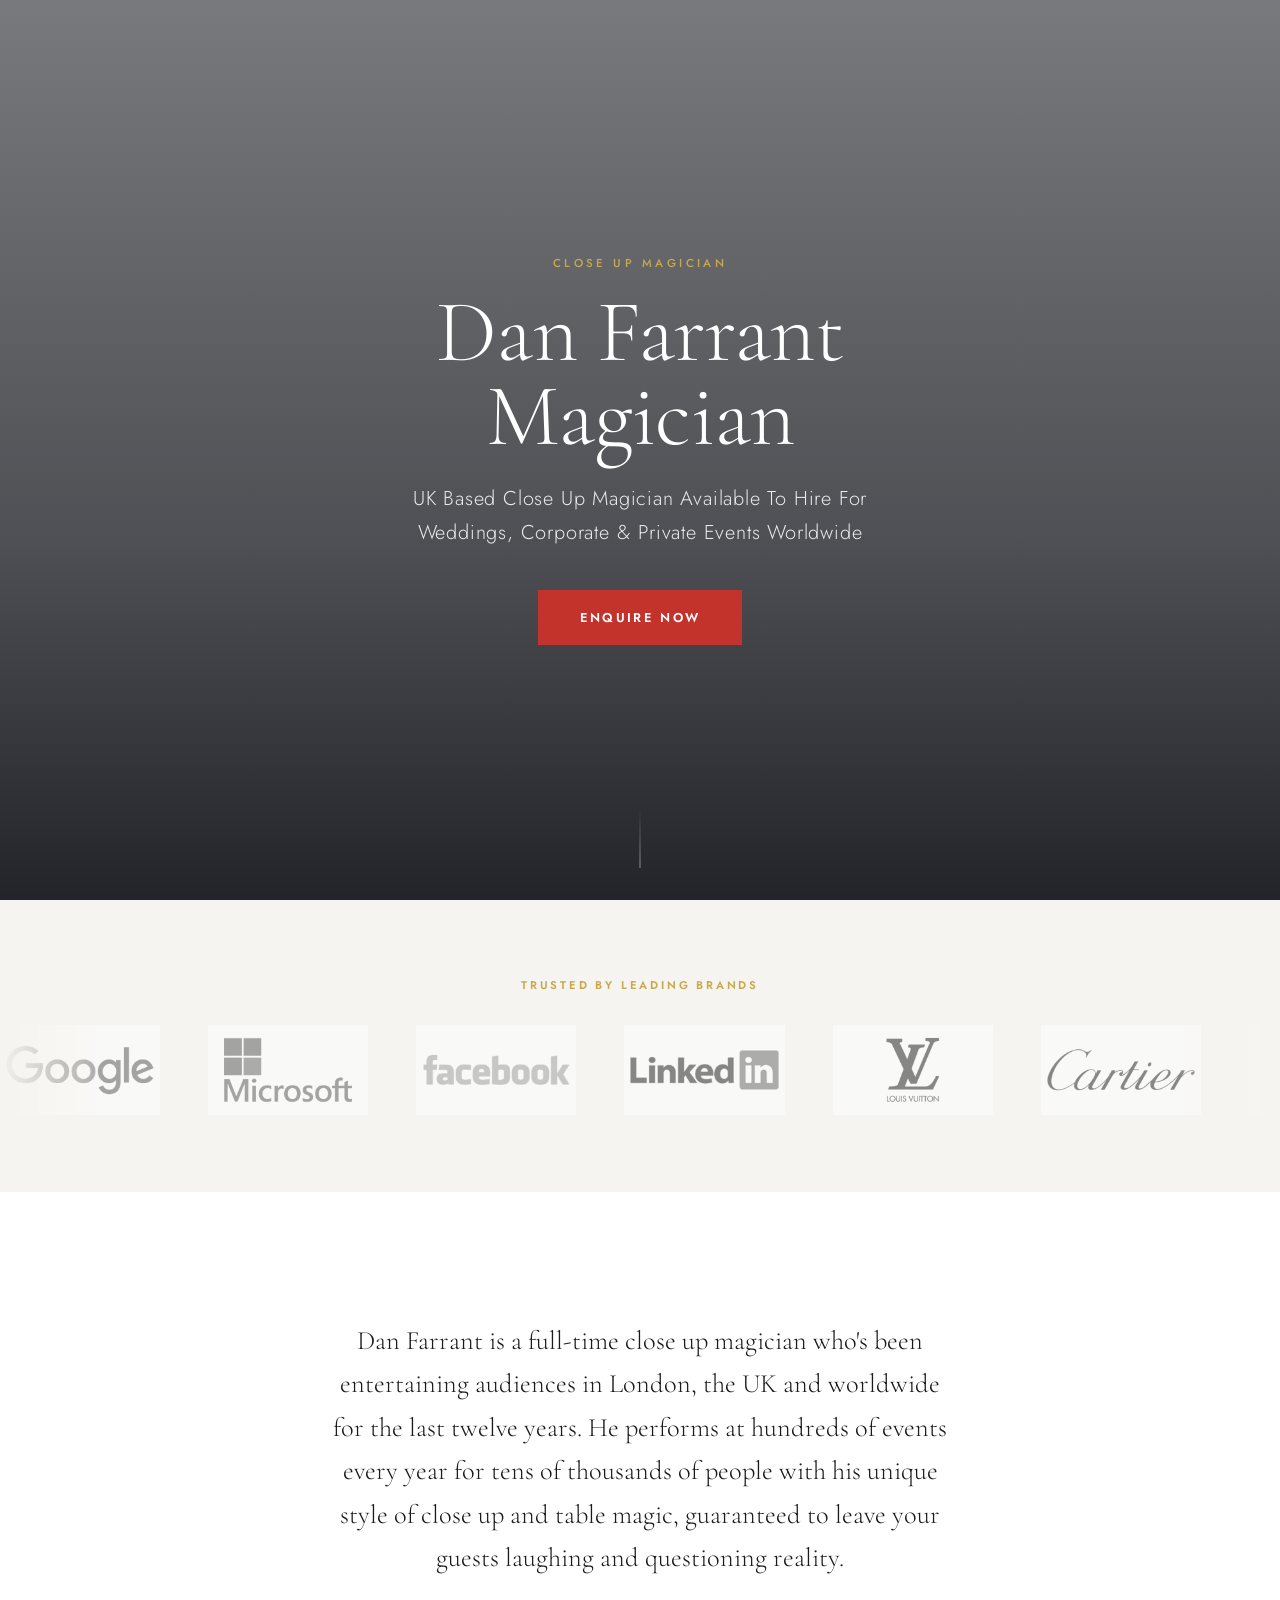
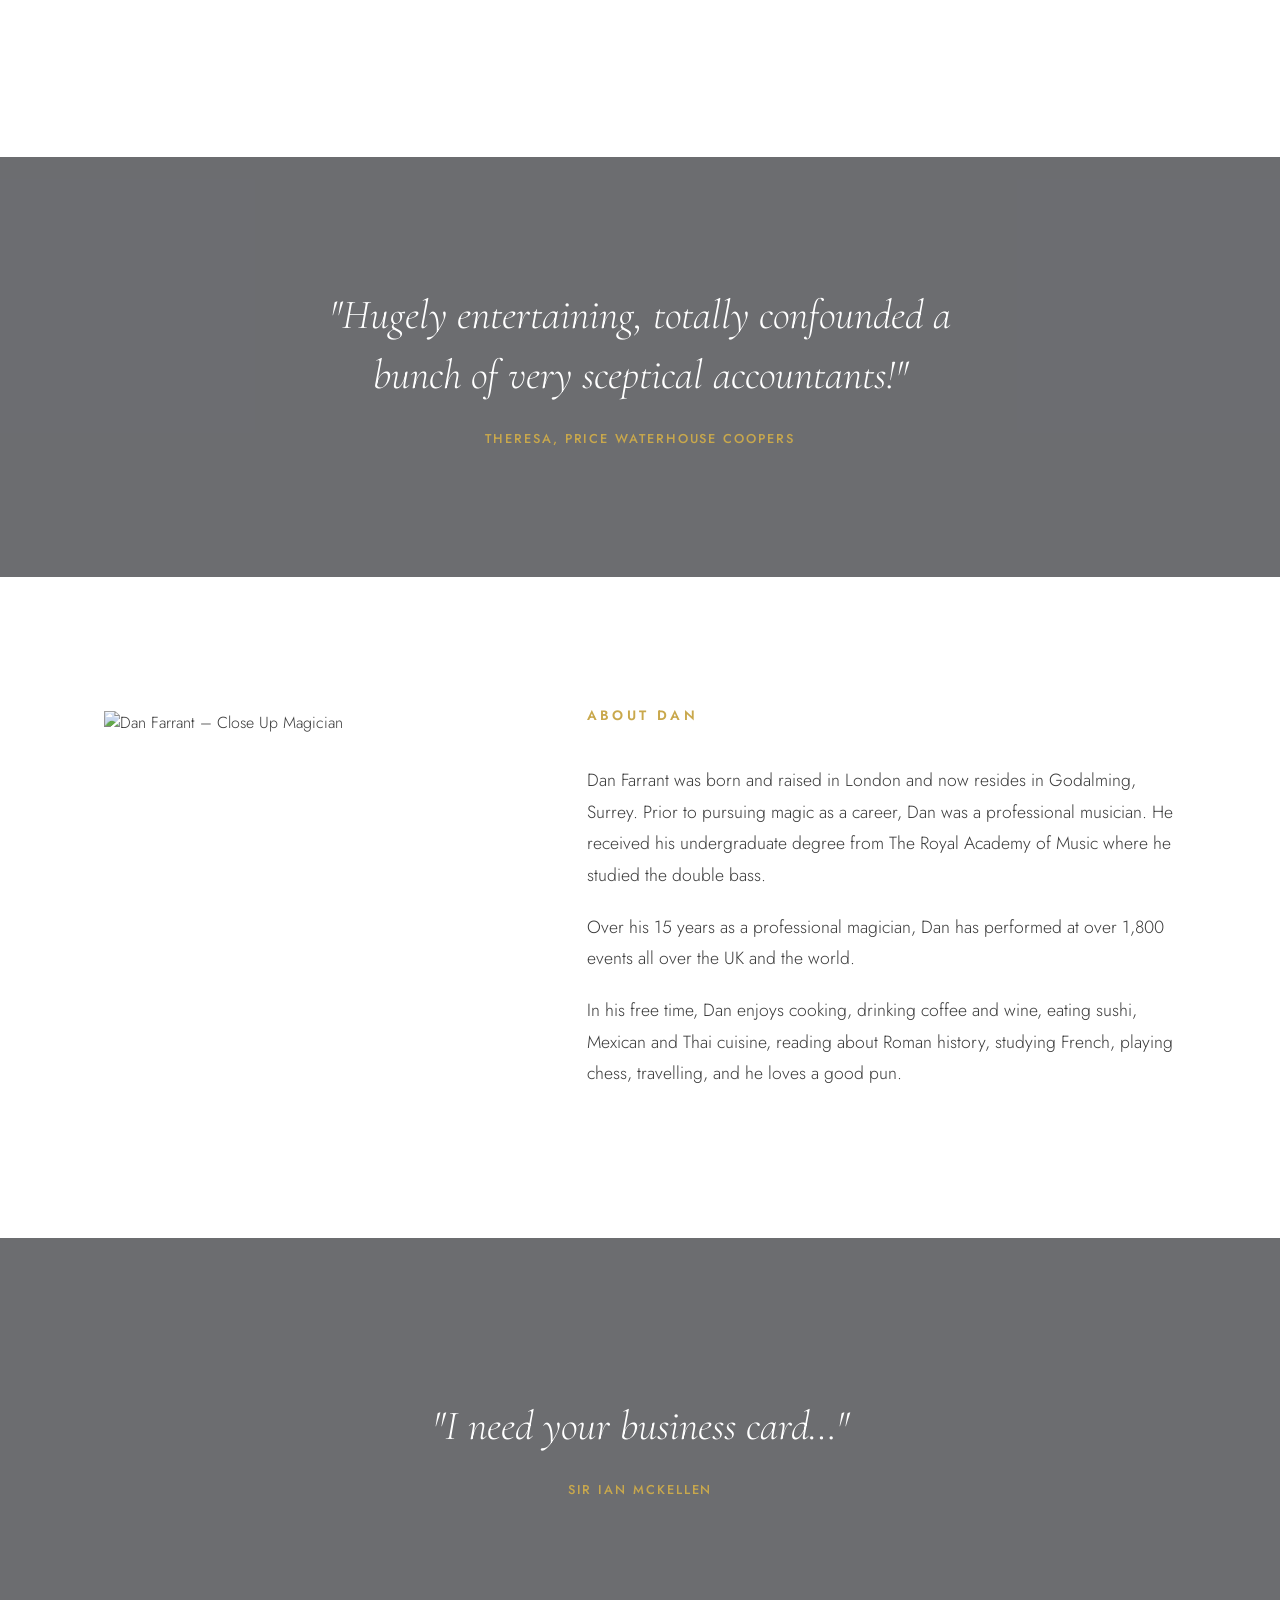
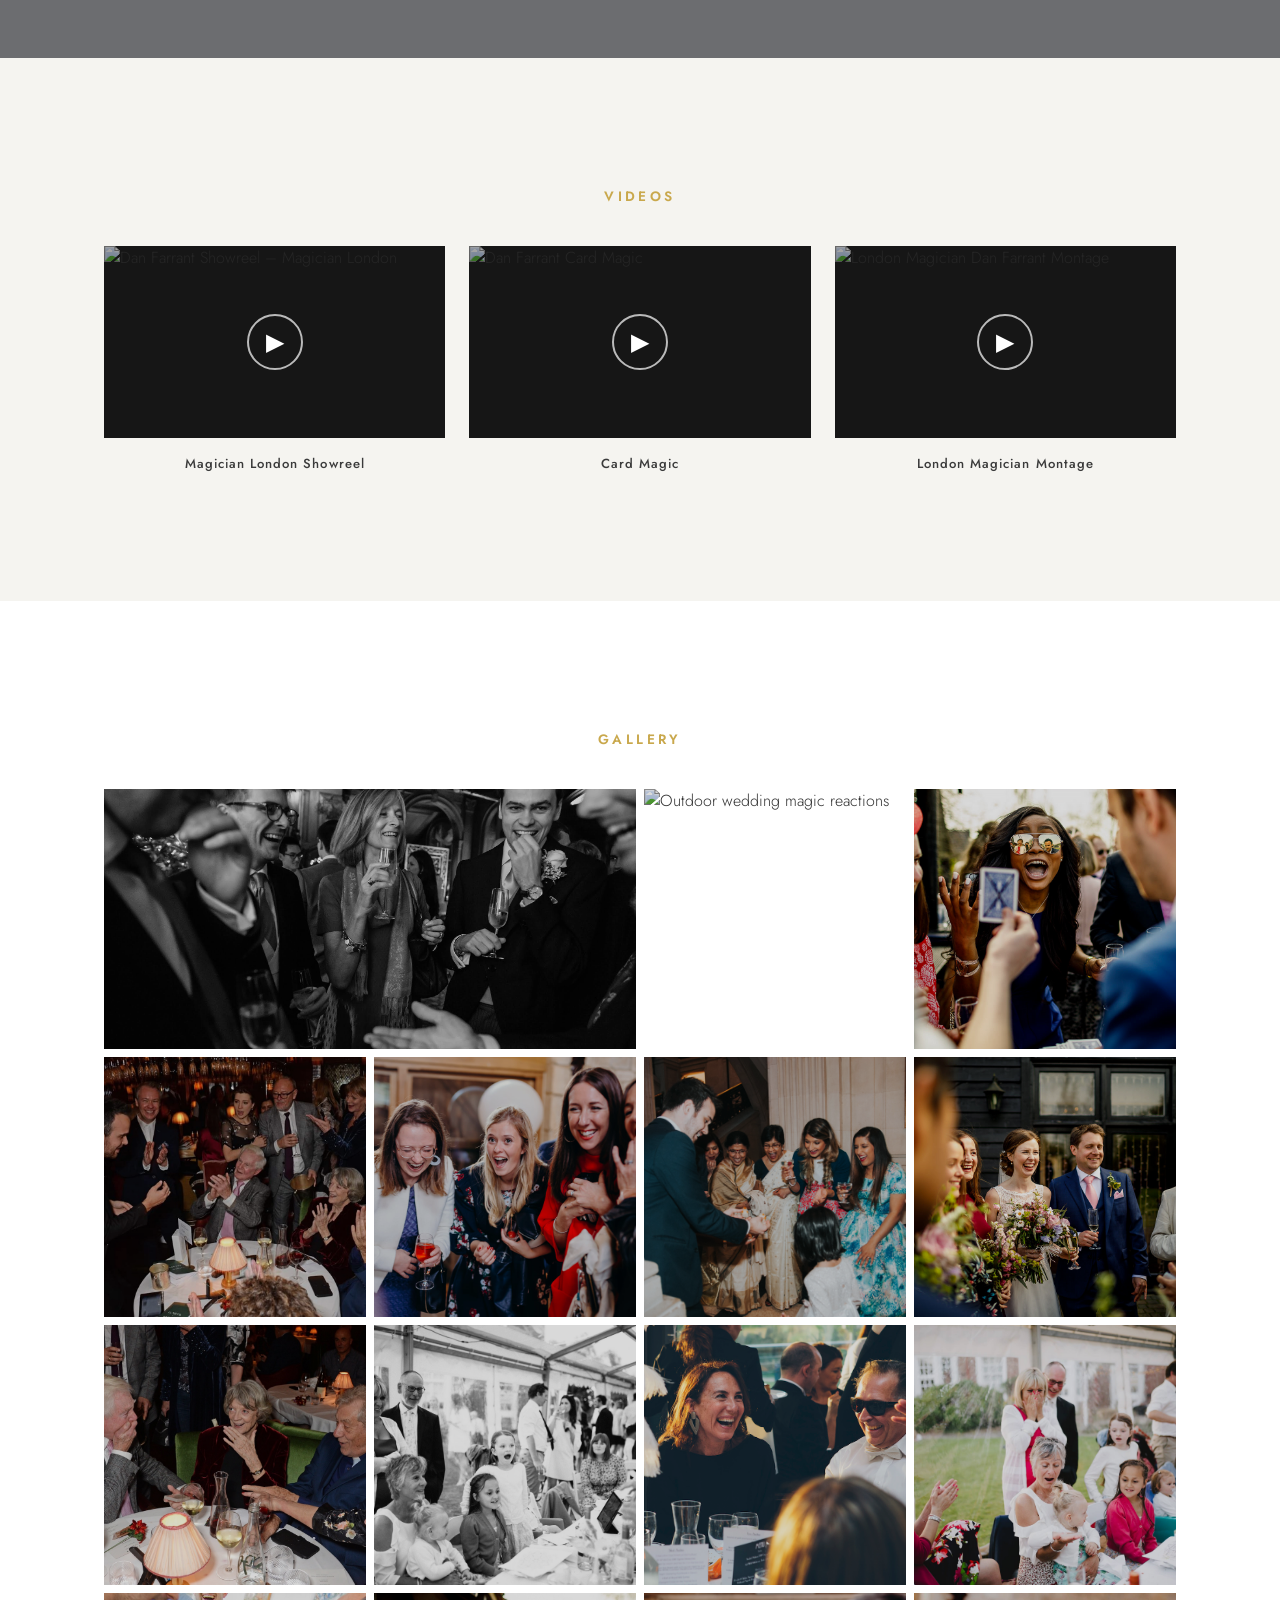
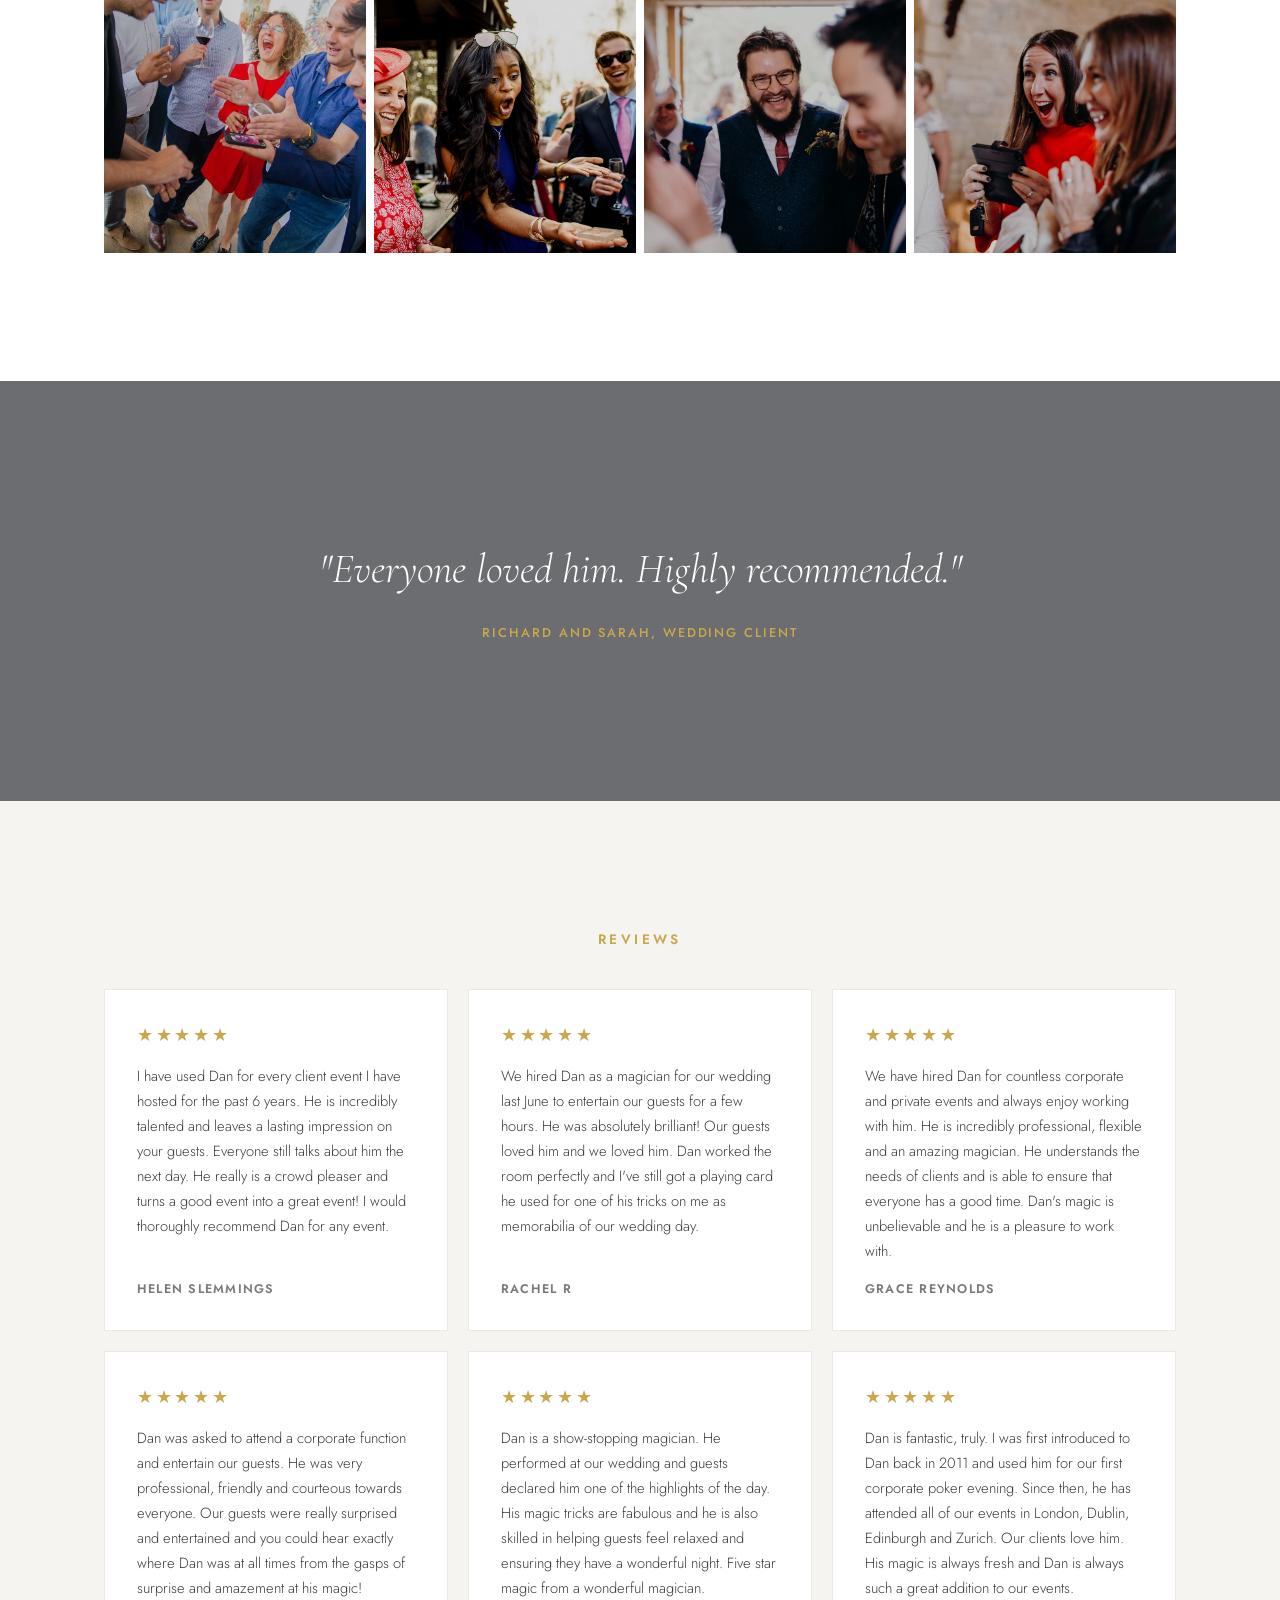
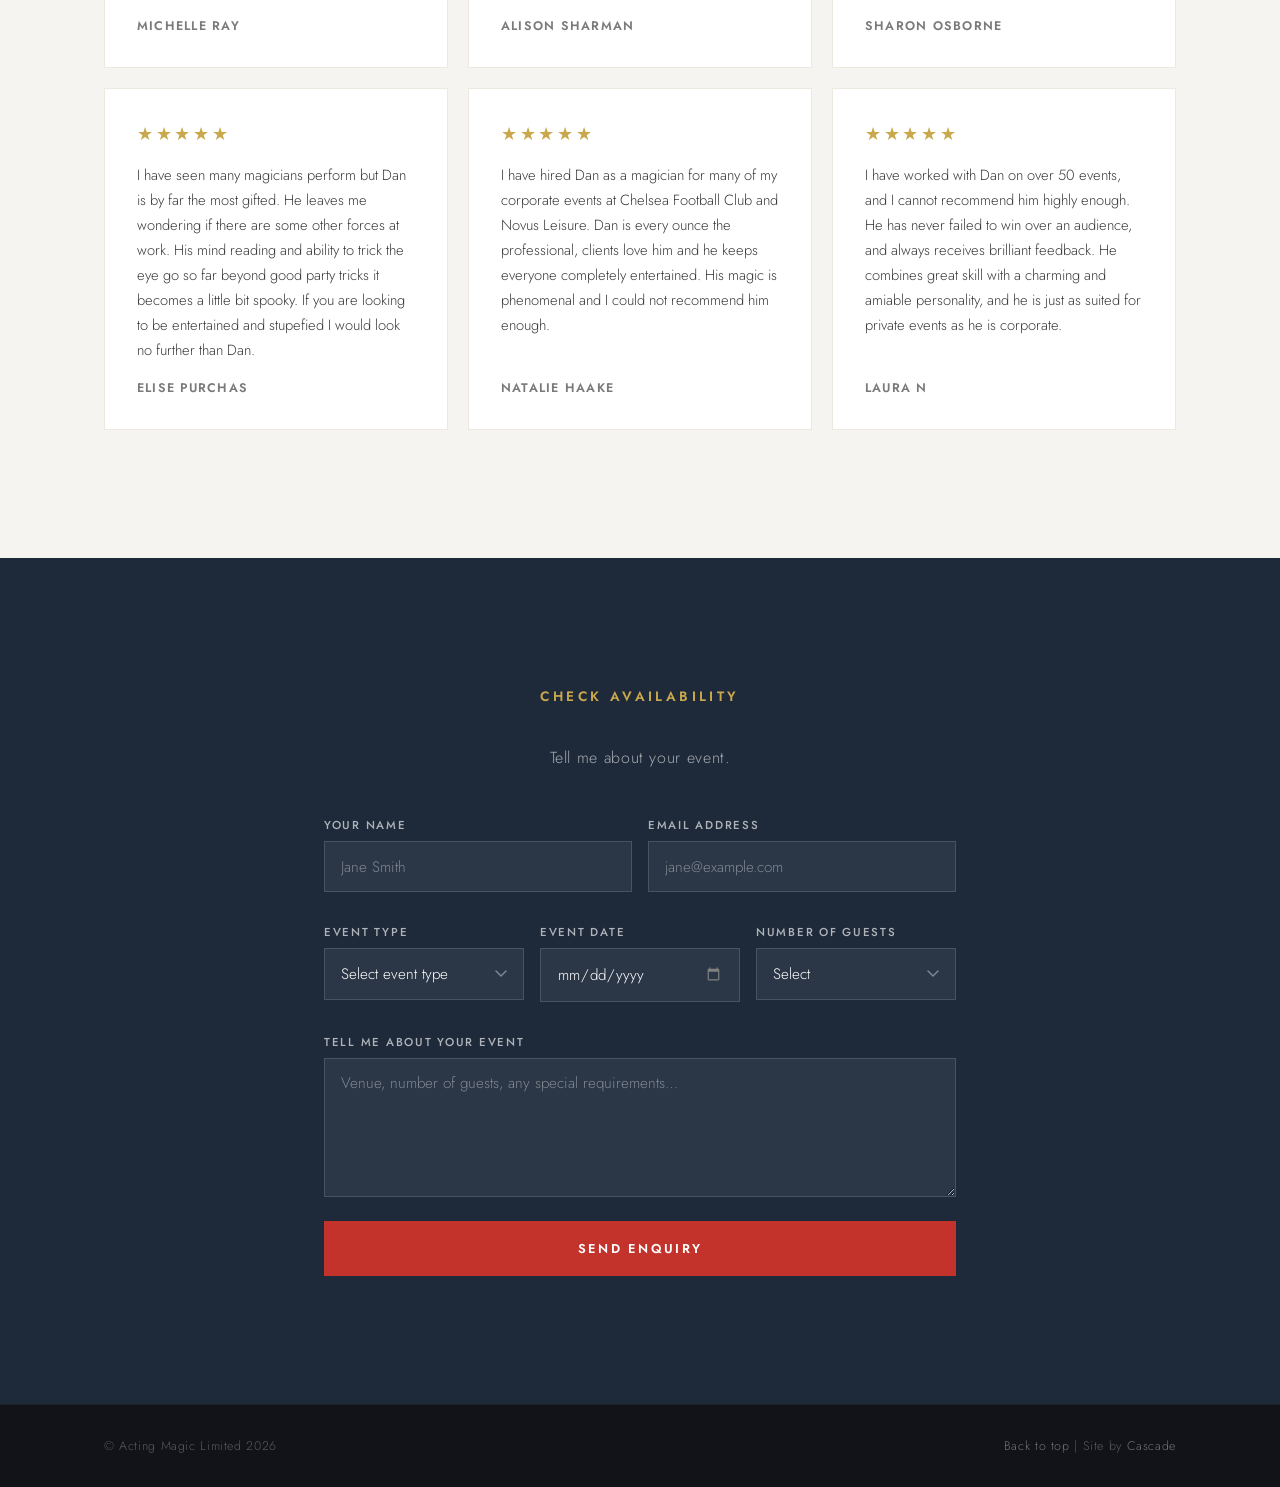
==== index.html @ 751cd522 "Update logos, reviews, about section, favicon, and gallery - Trim logo whitespace for consistent siz" ====
<!DOCTYPE html>
<html lang="en">
<head>
  <meta charset="UTF-8">
  <meta name="viewport" content="width=device-width, initial-scale=1.0">
  <title>Dan Farrant – Close Up Magician London</title>
  <meta name="description" content="Dan Farrant is a full-time close up magician entertaining audiences in London, the UK and worldwide. Available for weddings, corporate and private events.">

  <!-- Fonts -->
  <link rel="preconnect" href="https://fonts.googleapis.com">
  <link rel="preconnect" href="https://fonts.gstatic.com" crossorigin>
  <link href="https://fonts.googleapis.com/css2?family=Cormorant+Garamond:ital,wght@0,300;0,400;0,600;1,300;1,400&family=Jost:wght@300;400;500;600&display=swap" rel="stylesheet">

  <link rel="icon" href="/favicon.ico" sizes="any">
  <link rel="stylesheet" href="style.css">
</head>
<body>

  <!-- ─── HERO ─────────────────────────────────────────────── -->
  <section class="hero" id="top">
    <div class="hero__overlay"></div>
    <div class="hero__content">
      <p class="hero__eyebrow">Close Up Magician</p>
      <h1 class="hero__title">Dan Farrant Magician</h1>
      <p class="hero__subtitle">UK Based Close Up Magician Available To Hire For<br>Weddings, Corporate &amp; Private Events Worldwide</p>
      <a href="#contact" class="btn btn--primary">Enquire Now</a>
    </div>
    <div class="hero__scroll-hint" aria-hidden="true">
      <span></span>
    </div>
  </section>

  <!-- ─── CLIENTS ───────────────────────────────────────────── -->
  <section class="clients">
    <div class="container">
      <p class="clients__label">Trusted By Leading Brands</p>
    </div>
    <div class="clients__track">
      <div class="clients__scroll">
        <img src="logos-grey/logo-google.png" alt="Google" loading="lazy">
        <img src="logos-grey/logo-microsoft.png" alt="Microsoft" loading="lazy">
        <img src="logos-grey/logo-facebook.png" alt="Facebook" loading="lazy">
        <img src="logos-grey/logo-linkedin.png" alt="LinkedIn" loading="lazy">
        <img src="logos-grey/logo-louisvuitton.png" alt="Louis Vuitton" loading="lazy">
        <img src="logos-grey/logo-cartier.png" alt="Cartier" loading="lazy">
        <img src="logos-grey/logo-rollsroyce.png" alt="Rolls Royce" loading="lazy">
        <img src="logos-grey/logo-mercedes.png" alt="Mercedes" loading="lazy">
        <img src="logos-grey/logo-audi.png" alt="Audi" loading="lazy">
        <img src="logos-grey/logo-hsbc.png" alt="HSBC" loading="lazy">
        <img src="logos-grey/logo-jpmorgan.png" alt="JP Morgan" loading="lazy">
        <img src="logos-grey/logo-bankofamerica.png" alt="Bank of America" loading="lazy">
        <img src="logos-grey/logo-morganstanley.png" alt="Morgan Stanley" loading="lazy">
        <img src="logos-grey/logo-deutschebank.png" alt="Deutsche Bank" loading="lazy">
        <img src="logos-grey/logo-deloitte.png" alt="Deloitte" loading="lazy">
        <img src="logos-grey/logo-pwc.png" alt="PwC" loading="lazy">
        <img src="logos-grey/logo-ey.png" alt="EY" loading="lazy">
        <img src="logos-grey/logo-kpmg.png" alt="KPMG" loading="lazy">
        <img src="logos-grey/logo-bp.png" alt="BP" loading="lazy">
        <img src="logos-grey/logo-shell.png" alt="Shell" loading="lazy">
        <img src="logos-grey/logo-sony.png" alt="Sony" loading="lazy">
        <img src="logos-grey/logo-dell.png" alt="Dell" loading="lazy">
        <img src="logos-grey/logo-hp.png" alt="HP" loading="lazy">
        <img src="logos-grey/logo-cisco.png" alt="Cisco" loading="lazy">
        <img src="logos-grey/logo-canon.png" alt="Canon" loading="lazy">
        <img src="logos-grey/logo-bt.png" alt="BT" loading="lazy">
        <img src="logos-grey/logo-johnlewis.png" alt="John Lewis" loading="lazy">
        <img src="logos-grey/logo-tesco.png" alt="Tesco" loading="lazy">
        <img src="logos-grey/logo-sainsburys.png" alt="Sainsburys" loading="lazy">
        <img src="logos-grey/logo-lloyds.png" alt="Lloyds" loading="lazy">
        <img src="logos-grey/logo-santander.png" alt="Santander" loading="lazy">
        <img src="logos-grey/logo-aviva.png" alt="Aviva" loading="lazy">
        <img src="logos-grey/logo-zurich.png" alt="Zurich" loading="lazy">
        <img src="logos-grey/logo-gsk.png" alt="GSK" loading="lazy">
        <img src="logos-grey/logo-danone.png" alt="Danone" loading="lazy">
        <img src="logos-grey/logo-mars.png" alt="Mars" loading="lazy">
        <img src="logos-grey/logo-lindt.png" alt="Lindt" loading="lazy">
        <img src="logos-grey/logo-pret.png" alt="Pret" loading="lazy">
        <img src="logos-grey/logo-accenture.png" alt="Accenture" loading="lazy">
        <img src="logos-grey/logo-sap.png" alt="SAP" loading="lazy">
        <img src="logos-grey/logo-huawei.png" alt="Huawei" loading="lazy">
        <img src="logos-grey/logo-aon.png" alt="Aon" loading="lazy">
        <img src="logos-grey/logo-bnpparibas.png" alt="BNP Paribas" loading="lazy">
        <img src="logos-grey/logo-schroders.png" alt="Schroders" loading="lazy">
        <img src="logos-grey/logo-nomura.png" alt="Nomura" loading="lazy">
        <img src="logos-grey/logo-hays.png" alt="Hays" loading="lazy">
        <img src="logos-grey/logo-allen&overy.png" alt="Allen &amp; Overy" loading="lazy">
        <img src="logos-grey/logo-linklaters.png" alt="Linklaters" loading="lazy">
        <img src="logos-grey/logo-dlapiper.png" alt="DLA Piper" loading="lazy">
        <img src="logos-grey/logo-taylorwessing.png" alt="Taylor Wessing" loading="lazy">
        <img src="logos-grey/logo-virginmedia.png" alt="Virgin Media" loading="lazy">
        <img src="logos-grey/logo-newsuk.png" alt="News UK" loading="lazy">
        <img src="logos-grey/logo-capita.png" alt="Capita" loading="lazy">
        <img src="logos-grey/logo-sodexo.png" alt="Sodexo" loading="lazy">
        <img src="logos-grey/logo-compass.png" alt="Compass" loading="lazy">
        <img src="logos-grey/logo-balfour.png" alt="Balfour Beatty" loading="lazy">
        <img src="logos-grey/logo-taylorwimpey.png" alt="Taylor Wimpey" loading="lazy">
        <img src="logos-grey/logo-mace.png" alt="Mace" loading="lazy">
        <img src="logos-grey/logo-jll.png" alt="JLL" loading="lazy">
        <img src="logos-grey/logo-intu.png" alt="Intu" loading="lazy">
        <img src="logos-grey/logo-kuoni.png" alt="Kuoni" loading="lazy">
        <img src="logos-grey/logo-crownpaints.png" alt="Crown Paints" loading="lazy">
        <img src="logos-grey/logo-rac.png" alt="RAC" loading="lazy">
        <img src="logos-grey/logo-sabmiller.png" alt="SABMiller" loading="lazy">
        <img src="logos-grey/logo-telecity.png" alt="Telecity" loading="lazy">
        <img src="logos-grey/logo-towerswatson.png" alt="Towers Watson" loading="lazy">
      </div>
    </div>
  </section>

  <!-- ─── INTRO ─────────────────────────────────────────────── -->
  <section class="intro" id="intro">
    <div class="container container--narrow">
      <div class="intro__body reveal">
        <p class="intro__text">Dan Farrant is a full-time close up magician who's been entertaining audiences in London, the UK and worldwide for the last twelve years. He performs at hundreds of events every year for tens of thousands of people with his unique style of close up and table magic, guaranteed to leave your guests laughing and questioning reality.</p>
      </div>
    </div>
  </section>

  <!-- ─── PARALLAX QUOTE ─────────────────────────────────────── -->
  <section class="parallax-quote">
    <div class="parallax-quote__overlay"></div>
    <div class="parallax-quote__content reveal">
      <p>"Hugely entertaining, totally confounded a bunch of very sceptical accountants!"</p>
      <cite>Theresa, Price Waterhouse Coopers</cite>
    </div>
  </section>

  <!-- ─── ABOUT ─────────────────────────────────────────────── -->
  <section class="about" id="about">
    <div class="container about__grid">
      <div class="about__image reveal">
        <img
          src="https://hireamagician.com/wp-content/uploads/2023/01/2015.09.20-1200x1200-copy-1024x1024.jpg"
          alt="Dan Farrant – Close Up Magician"
          loading="lazy"
          width="512"
          height="512"
        >
      </div>
      <div class="about__copy reveal">
        <h2 class="section-label">About Dan</h2>
        <p>Dan Farrant was born and raised in London and now resides in Godalming, Surrey. Prior to pursuing magic as a career, Dan was a professional musician. He received his undergraduate degree from The Royal Academy of Music where he studied the double bass.</p>
        <p>Over his 15 years as a professional magician, Dan has performed at over 1,800 events all over the UK and the world.</p>
        <p>In his free time, Dan enjoys cooking, drinking coffee and wine, eating sushi, Mexican and Thai cuisine, reading about Roman history, studying French, playing chess, travelling, and he loves a good pun.</p>

      </div>
    </div>
  </section>

  <!-- ─── PARALLAX QUOTE 2 ───────────────────────────────────── -->
  <section class="parallax-quote parallax-quote--2">
    <div class="parallax-quote__overlay"></div>
    <div class="parallax-quote__content reveal">
      <p>"I need your business card…"</p>
      <cite>Sir Ian McKellen</cite>
    </div>
  </section>

  <!-- ─── VIDEOS ─────────────────────────────────────────────── -->
  <section class="videos" id="videos">
    <div class="container">
      <h2 class="section-label section-label--center reveal">Videos</h2>
      <div class="video-grid">
        <div class="video-card reveal">
          <div class="video-card__thumb" data-vimeo="36774347">
            <img
              src="https://i.vimeocdn.com/video/622532125-c2735f248fa20089fc35fedd18a0c720b904d0ea1262160a8e9be0c6f10bf537-d_640"
              alt="Dan Farrant Showreel – Magician London"
              loading="lazy"
            >
            <button class="video-card__play" aria-label="Play video">&#9654;</button>
          </div>
          <p class="video-card__title">Magician London Showreel</p>
        </div>
        <div class="video-card reveal">
          <div class="video-card__thumb" data-vimeo="146542198">
            <img
              src="https://hireamagician.com/wp-content/uploads/2023/01/dan-farrant-card-magic.jpg"
              alt="Dan Farrant Card Magic"
              loading="lazy"
            >
            <button class="video-card__play" aria-label="Play video">&#9654;</button>
          </div>
          <p class="video-card__title">Card Magic</p>
        </div>
        <div class="video-card reveal">
          <div class="video-card__thumb" data-vimeo="148747824">
            <img
              src="https://hireamagician.com/wp-content/uploads/2023/01/london-magician-dan-farrant-mont.jpg"
              alt="London Magician Dan Farrant Montage"
              loading="lazy"
            >
            <button class="video-card__play" aria-label="Play video">&#9654;</button>
          </div>
          <p class="video-card__title">London Magician Montage</p>
        </div>
      </div>
    </div>

    <!-- Vimeo lightbox -->
    <div class="lightbox" id="lightbox" role="dialog" aria-modal="true" aria-label="Video player" hidden>
      <button class="lightbox__close" id="lightbox-close" aria-label="Close video">&times;</button>
      <div class="lightbox__frame">
        <iframe id="lightbox-iframe" src="" frameborder="0" allowfullscreen
          allow="autoplay; fullscreen; picture-in-picture"></iframe>
      </div>
    </div>
  </section>

  <!-- ─── GALLERY ─────────────────────────────────────────────── -->
  <section class="gallery" id="gallery">
    <div class="container">
      <h2 class="section-label section-label--center reveal">Gallery</h2>
      <div class="gallery__grid">
        <div class="gallery__item gallery__item--wide reveal"><img src="images/03.jpg" alt="Wedding guests amazed by close-up magic" loading="lazy"></div>
        <div class="gallery__item reveal"><img src="images/07.jpg" alt="Outdoor wedding magic reactions" loading="lazy"></div>
        <div class="gallery__item reveal"><img src="images/16.jpg" alt="Guest holding card in shock" loading="lazy"></div>
        <div class="gallery__item reveal"><img src="images/22.jpg" alt="Performing at upscale dinner" loading="lazy"></div>
        <div class="gallery__item reveal"><img src="images/15.jpg" alt="Guests in total disbelief" loading="lazy"></div>
        <div class="gallery__item reveal"><img src="images/04.jpg" alt="Close-up magic at private celebration" loading="lazy"></div>
        <div class="gallery__item reveal"><img src="images/21.jpg" alt="Bride and groom laughing" loading="lazy"></div>
        <div class="gallery__item reveal"><img src="images/23.jpg" alt="Close-up magic performance" loading="lazy"></div>
        <div class="gallery__item reveal"><img src="images/11.jpg" alt="Entertaining guests" loading="lazy"></div>
        <div class="gallery__item reveal"><img src="images/08.jpg" alt="Black tie gala entertainment" loading="lazy"></div>
        <div class="gallery__item reveal"><img src="images/10.jpg" alt="Family friendly magic at garden party" loading="lazy"></div>
        <div class="gallery__item reveal"><img src="images/25.jpg" alt="Corporate event magic" loading="lazy"></div>
        <div class="gallery__item reveal"><img src="images/17.jpg" alt="Guest jaw-drop reaction" loading="lazy"></div>
        <div class="gallery__item reveal"><img src="images/12.jpg" alt="Bearded man laughing at wedding" loading="lazy"></div>
        <div class="gallery__item reveal"><img src="images/14.jpg" alt="Woman in red shocked holding phone" loading="lazy"></div>
      </div>
    </div>
  </section>

    <!-- Gallery lightbox -->
    <div class="gallery-lightbox" id="gallery-lightbox" hidden>
      <button class="gallery-lightbox__close" id="gallery-lightbox-close" aria-label="Close image">&times;</button>
      <button class="gallery-lightbox__prev" id="gallery-lightbox-prev" aria-label="Previous image">&#8249;</button>
      <button class="gallery-lightbox__next" id="gallery-lightbox-next" aria-label="Next image">&#8250;</button>
      <img class="gallery-lightbox__img" id="gallery-lightbox-img" src="" alt="">
    </div>
  </section>

  <!-- ─── PARALLAX QUOTE 3 ───────────────────────────────────── -->
  <section class="parallax-quote parallax-quote--3">
    <div class="parallax-quote__overlay"></div>
    <div class="parallax-quote__content reveal">
      <p>"Everyone loved him. Highly recommended."</p>
      <cite>Richard and Sarah, Wedding Client</cite>
    </div>
  </section>

  <!-- ─── REVIEWS ─────────────────────────────────────────────── -->
  <section class="reviews" id="reviews">
    <div class="container">
      <h2 class="section-label section-label--center reveal">Reviews</h2>
      <div class="review-grid">
        <div class="review-card reveal">
          <div class="review-card__stars" aria-label="5 out of 5 stars">&#9733;&#9733;&#9733;&#9733;&#9733;</div>
          <p class="review-card__text">I have used Dan for every client event I have hosted for the past 6 years. He is incredibly talented and leaves a lasting impression on your guests. Everyone still talks about him the next day. He really is a crowd pleaser and turns a good event into a great event! I would thoroughly recommend Dan for any event.</p>
          <p class="review-card__name">Helen Slemmings</p>
        </div>
        <div class="review-card reveal">
          <div class="review-card__stars" aria-label="5 out of 5 stars">&#9733;&#9733;&#9733;&#9733;&#9733;</div>
          <p class="review-card__text">We hired Dan as a magician for our wedding last June to entertain our guests for a few hours. He was absolutely brilliant! Our guests loved him and we loved him. Dan worked the room perfectly and I've still got a playing card he used for one of his tricks on me as memorabilia of our wedding day.</p>
          <p class="review-card__name">Rachel R</p>
        </div>
        <div class="review-card reveal">
          <div class="review-card__stars" aria-label="5 out of 5 stars">&#9733;&#9733;&#9733;&#9733;&#9733;</div>
          <p class="review-card__text">We have hired Dan for countless corporate and private events and always enjoy working with him. He is incredibly professional, flexible and an amazing magician. He understands the needs of clients and is able to ensure that everyone has a good time. Dan's magic is unbelievable and he is a pleasure to work with.</p>
          <p class="review-card__name">Grace Reynolds</p>
        </div>
        <div class="review-card reveal">
          <div class="review-card__stars" aria-label="5 out of 5 stars">&#9733;&#9733;&#9733;&#9733;&#9733;</div>
          <p class="review-card__text">Dan was asked to attend a corporate function and entertain our guests. He was very professional, friendly and courteous towards everyone. Our guests were really surprised and entertained and you could hear exactly where Dan was at all times from the gasps of surprise and amazement at his magic!</p>
          <p class="review-card__name">Michelle Ray</p>
        </div>
        <div class="review-card reveal">
          <div class="review-card__stars" aria-label="5 out of 5 stars">&#9733;&#9733;&#9733;&#9733;&#9733;</div>
          <p class="review-card__text">Dan is a show-stopping magician. He performed at our wedding and guests declared him one of the highlights of the day. His magic tricks are fabulous and he is also skilled in helping guests feel relaxed and ensuring they have a wonderful night. Five star magic from a wonderful magician.</p>
          <p class="review-card__name">Alison Sharman</p>
        </div>
        <div class="review-card reveal">
          <div class="review-card__stars" aria-label="5 out of 5 stars">&#9733;&#9733;&#9733;&#9733;&#9733;</div>
          <p class="review-card__text">Dan is fantastic, truly. I was first introduced to Dan back in 2011 and used him for our first corporate poker evening. Since then, he has attended all of our events in London, Dublin, Edinburgh and Zurich. Our clients love him. His magic is always fresh and Dan is always such a great addition to our events.</p>
          <p class="review-card__name">Sharon Osborne</p>
        </div>
        <div class="review-card reveal">
          <div class="review-card__stars" aria-label="5 out of 5 stars">&#9733;&#9733;&#9733;&#9733;&#9733;</div>
          <p class="review-card__text">I have seen many magicians perform but Dan is by far the most gifted. He leaves me wondering if there are some other forces at work. His mind reading and ability to trick the eye go so far beyond good party tricks it becomes a little bit spooky. If you are looking to be entertained and stupefied I would look no further than Dan.</p>
          <p class="review-card__name">Elise Purchas</p>
        </div>
        <div class="review-card reveal">
          <div class="review-card__stars" aria-label="5 out of 5 stars">&#9733;&#9733;&#9733;&#9733;&#9733;</div>
          <p class="review-card__text">I have hired Dan as a magician for many of my corporate events at Chelsea Football Club and Novus Leisure. Dan is every ounce the professional, clients love him and he keeps everyone completely entertained. His magic is phenomenal and I could not recommend him enough.</p>
          <p class="review-card__name">Natalie Haake</p>
        </div>
        <div class="review-card reveal">
          <div class="review-card__stars" aria-label="5 out of 5 stars">&#9733;&#9733;&#9733;&#9733;&#9733;</div>
          <p class="review-card__text">I have worked with Dan on over 50 events, and I cannot recommend him highly enough. He has never failed to win over an audience, and always receives brilliant feedback. He combines great skill with a charming and amiable personality, and he is just as suited for private events as he is corporate.</p>
          <p class="review-card__name">Laura N</p>
        </div>
      </div>
      <div class="reviews__more-wrap">
        <button class="btn btn--primary reviews__more-btn" id="reviews-more">Show More Reviews</button>
      </div>
    </div>
  </section>

  <!-- ─── CONTACT ─────────────────────────────────────────────── -->
  <section class="contact" id="contact">
    <div class="container container--narrow">
      <h2 class="section-label section-label--light section-label--center reveal">Check Availability</h2>
      <p class="contact__intro reveal">Tell me about your event.</p>

      <form class="contact-form reveal" action="/api/contact" method="POST" novalidate>
        <div class="contact-form__row">
          <div class="contact-form__field">
            <label for="name">Your Name</label>
            <input type="text" id="name" name="name" placeholder="Jane Smith" required>
          </div>
          <div class="contact-form__field">
            <label for="email">Email Address</label>
            <input type="email" id="email" name="email" placeholder="jane@example.com" required>
          </div>
        </div>
        <div class="contact-form__row contact-form__row--3">
          <div class="contact-form__field">
            <label for="event-type">Event Type</label>
            <select id="event-type" name="event_type">
              <option value="" disabled selected>Select event type</option>
              <option value="wedding">Wedding</option>
              <option value="corporate">Corporate Event</option>
              <option value="private">Private Party</option>
              <option value="other">Other</option>
            </select>
          </div>
          <div class="contact-form__field">
            <label for="event-date">Event Date</label>
            <input type="date" id="event-date" name="event_date">
          </div>
          <div class="contact-form__field">
            <label for="guests">Number of Guests</label>
            <select id="guests" name="guests">
              <option value="" disabled selected>Select</option>
              <option value="1-30">1 - 30</option>
              <option value="31-60">31 - 60</option>
              <option value="61-100">61 - 100</option>
              <option value="101-150">101 - 150</option>
              <option value="151-200">151 - 200</option>
              <option value="200+">200+</option>
            </select>
          </div>
        </div>
        <div class="contact-form__field">
          <label for="message">Tell me about your event</label>
          <textarea id="message" name="message" rows="5" placeholder="Venue, number of guests, any special requirements…"></textarea>
        </div>
        <button type="submit" class="btn btn--primary btn--full">Send Enquiry</button>
      </form>
    </div>
  </section>

  <!-- ─── FOOTER ─────────────────────────────────────────────── -->
  <footer class="footer">
    <div class="container footer__inner">
      <p class="footer__copy">&copy; Acting Magic Limited <span id="year"></span></p>
      <p class="footer__links">
        <a href="#top">Back to top</a> | Site by <a href="https://cascadeleads.com" target="_blank" rel="noopener">Cascade</a>
      </p>
    </div>
  </footer>

  <script src="script.js"></script>
</body>
</html>
---- style.css ----
/* ═══════════════════════════════════════════════════════════
   Dan Farrant – Close Up Magician
   style.css
═══════════════════════════════════════════════════════════ */

/* ─── TOKENS ─────────────────────────────────────────────── */
:root {
  --c-ink:        #1a1a1a;
  --c-dark:       #111318;
  --c-navy:       #1e2a3a;
  --c-red:        #c3332b;
  --c-gold:       #c9a84c;
  --c-mist:       #f5f4f0;
  --c-white:      #ffffff;
  --c-text:       #3a3a3a;
  --c-text-light: #7a7a7a;
  --c-border:     rgba(255,255,255,0.10);

  --ff-display: 'Cormorant Garamond', Georgia, serif;
  --ff-body:    'Jost', sans-serif;

  --max-w: 1200px;
  --max-w-narrow: 760px;

  --ease-out-expo: cubic-bezier(0.16, 1, 0.3, 1);
  --ease-in-out:   cubic-bezier(0.65, 0, 0.35, 1);
}

/* ─── RESET ─────────────────────────────────────────────── */
*, *::before, *::after { box-sizing: border-box; margin: 0; padding: 0; }
html { scroll-behavior: smooth; font-size: 16px; }
body {
  font-family: var(--ff-body);
  font-weight: 300;
  color: var(--c-text);
  background: var(--c-white);
  -webkit-font-smoothing: antialiased;
  overflow-x: hidden;
}
img { display: block; max-width: 100%; height: auto; }
a { color: inherit; text-decoration: none; }
button { cursor: pointer; border: none; background: none; }

/* ─── UTILITIES ─────────────────────────────────────────── */
.container {
  width: 100%;
  max-width: var(--max-w);
  margin-inline: auto;
  padding-inline: clamp(1.5rem, 5vw, 4rem);
}
.container--narrow { max-width: var(--max-w-narrow); }

.btn {
  display: inline-block;
  font-family: var(--ff-body);
  font-size: 0.8rem;
  font-weight: 600;
  letter-spacing: 0.18em;
  text-transform: uppercase;
  padding: 1rem 2.5rem;
  border: 2px solid transparent;
  transition: background 0.25s, color 0.25s, border-color 0.25s, transform 0.18s;
}
.btn--primary {
  background: var(--c-red);
  color: var(--c-white);
  border-color: var(--c-red);
}
.btn--primary:hover {
  background: var(--c-white);
  color: var(--c-red);
  border-color: var(--c-white);
}
.btn--full { width: 100%; text-align: center; }
.btn:active { transform: scale(0.97); }

.section-label {
  font-family: var(--ff-body);
  font-size: 0.85rem;
  font-weight: 600;
  letter-spacing: 0.25em;
  text-transform: uppercase;
  color: var(--c-gold);
  margin-bottom: 2.5rem;
}
.section-label--center { text-align: center; }
.section-label--light  { color: var(--c-gold); }

/* ─── SCROLL REVEAL ──────────────────────────────────────── */
.reveal {
  opacity: 0;
  transform: translateY(32px);
  transition: opacity 0.75s var(--ease-out-expo),
              transform 0.75s var(--ease-out-expo);
}
.reveal.is-visible {
  opacity: 1;
  transform: none;
}

/* ─── HERO ───────────────────────────────────────────────── */
.hero {
  position: relative;
  height: 100svh;
  min-height: 600px;
  display: flex;
  align-items: center;
  justify-content: center;
  text-align: center;
  overflow: hidden;
  background-image: url('https://hireamagician.com/wp-content/uploads/2023/01/2017.10.20-04-copy.jpg');
  background-size: cover;
  background-position: center 30%;
}
.hero__overlay {
  position: absolute;
  inset: 0;
  background: linear-gradient(
    180deg,
    rgba(10,12,18,0.55) 0%,
    rgba(10,12,18,0.72) 60%,
    rgba(10,12,18,0.90) 100%
  );
}
.hero__content {
  position: relative;
  z-index: 1;
  max-width: 780px;
  padding-inline: 2rem;
}
.hero__eyebrow {
  font-family: var(--ff-body);
  font-size: 0.72rem;
  font-weight: 500;
  letter-spacing: 0.3em;
  text-transform: uppercase;
  color: var(--c-gold);
  margin-bottom: 1.25rem;
  opacity: 0;
  animation: fadeUp 0.9s var(--ease-out-expo) 0.2s forwards;
}
.hero__title {
  font-family: var(--ff-display);
  font-size: clamp(2.8rem, 7vw, 5.5rem);
  font-weight: 300;
  line-height: 0.95;
  letter-spacing: -0.01em;
  color: var(--c-white);
  margin-bottom: 1.5rem;
  opacity: 0;
  animation: fadeUp 1s var(--ease-out-expo) 0.4s forwards;
}
.hero__subtitle {
  font-family: var(--ff-body);
  font-size: clamp(1.05rem, 2.5vw, 1.25rem);
  font-weight: 300;
  line-height: 1.7;
  letter-spacing: 0.04em;
  color: rgba(255,255,255,0.88);
  margin-bottom: 2.5rem;
  opacity: 0;
  animation: fadeUp 1s var(--ease-out-expo) 0.6s forwards;
}
.hero__content .btn {
  opacity: 0;
  animation: fadeUp 0.9s var(--ease-out-expo) 0.8s forwards;
}
.hero__scroll-hint {
  position: absolute;
  bottom: 2rem;
  left: 50%;
  transform: translateX(-50%);
  z-index: 1;
}
.hero__scroll-hint span {
  display: block;
  width: 1px;
  height: 60px;
  background: linear-gradient(to bottom, transparent, rgba(255,255,255,0.5));
  animation: scrollLine 2s ease-in-out infinite;
}

@keyframes fadeUp {
  from { opacity: 0; transform: translateY(24px); }
  to   { opacity: 1; transform: none; }
}
@keyframes scrollLine {
  0%   { transform: scaleY(0); transform-origin: top; }
  50%  { transform: scaleY(1); transform-origin: top; }
  51%  { transform: scaleY(1); transform-origin: bottom; }
  100% { transform: scaleY(0); transform-origin: bottom; }
}

/* ─── INTRO ──────────────────────────────────────────────── */
.intro {
  padding-block: clamp(5rem, 10vw, 9rem);
  background: var(--c-white);
}
.intro__body { margin-bottom: 3rem; }
.intro__text {
  font-family: var(--ff-display);
  font-size: clamp(1.25rem, 3vw, 1.65rem);
  font-weight: 300;
  line-height: 1.65;
  color: var(--c-ink);
  text-align: center;
}
.pullquote {
  text-align: center;
  border-top: 1px solid #e8e6e0;
  padding-top: 3rem;
}
.pullquote p {
  font-family: var(--ff-display);
  font-size: clamp(1.4rem, 3.5vw, 2rem);
  font-style: italic;
  font-weight: 300;
  line-height: 1.5;
  color: var(--c-ink);
  margin-bottom: 1rem;
}
.pullquote cite {
  font-family: var(--ff-body);
  font-size: 0.8rem;
  font-weight: 500;
  letter-spacing: 0.15em;
  text-transform: uppercase;
  color: var(--c-text-light);
  font-style: normal;
}

/* ─── CLIENTS LOGO BANNER ────────────────────────────────── */
.clients {
  background: var(--c-mist);
  padding-block: clamp(3rem, 6vw, 5rem);
  overflow: hidden;
}
.clients__label {
  font-family: var(--ff-body);
  font-size: 0.7rem;
  font-weight: 600;
  letter-spacing: 0.25em;
  text-transform: uppercase;
  color: var(--c-gold);
  text-align: center;
  margin-bottom: 2rem;
}
.clients__track {
  position: relative;
  width: 100%;
  mask-image: linear-gradient(to right, transparent 0%, black 8%, black 92%, transparent 100%);
  -webkit-mask-image: linear-gradient(to right, transparent 0%, black 8%, black 92%, transparent 100%);
}
.clients__scroll {
  display: flex;
  align-items: center;
  gap: 3rem;
  width: max-content;
  animation: scrollLogos 180s linear infinite;
}
.clients__scroll img {
  height: 90px;
  width: auto;
  opacity: 0.45;
  transition: opacity 0.3s;
  flex-shrink: 0;
}
.clients__scroll img:hover {
  opacity: 0.8;
}
@keyframes scrollLogos {
  0%   { transform: translateX(0); }
  100% { transform: translateX(-50%); }
}

/* ─── PARALLAX QUOTE ─────────────────────────────────────── */
.parallax-quote {
  position: relative;
  min-height: 420px;
  display: flex;
  align-items: center;
  justify-content: center;
  text-align: center;
  background-image: url('images/26.jpg');
  background-size: cover;
  background-position: center;
  background-attachment: fixed;
  background-repeat: no-repeat;
}
.parallax-quote__overlay {
  position: absolute;
  inset: 0;
  background: rgba(10, 12, 18, 0.6);
}
.parallax-quote__content {
  position: relative;
  z-index: 1;
  max-width: 780px;
  padding: clamp(4rem, 8vw, 7rem) 2rem;
}
.parallax-quote__content p {
  font-family: var(--ff-display);
  font-size: clamp(1.6rem, 4vw, 2.6rem);
  font-style: italic;
  font-weight: 300;
  line-height: 1.45;
  color: var(--c-white);
  margin-bottom: 1.25rem;
}
.parallax-quote__content cite {
  font-family: var(--ff-body);
  font-size: 0.8rem;
  font-weight: 500;
  letter-spacing: 0.15em;
  text-transform: uppercase;
  color: var(--c-gold);
  font-style: normal;
}
.parallax-quote--2 {
  background: none;
}
.parallax-quote--2::before {
  content: '';
  position: absolute;
  inset: 0;
  background-image: url('images/24.jpg');
  background-size: cover;
  background-position: center;
  background-attachment: fixed;
  background-repeat: no-repeat;
  filter: grayscale(40%);
}
@supports (-webkit-touch-callout: none) {
  .parallax-quote--2::before {
    background-attachment: scroll;
  }
}
.parallax-quote--3 {
  background: none;
}
.parallax-quote--3::before {
  content: '';
  position: absolute;
  inset: 0;
  background-image: url('images/17.jpg');
  background-size: cover;
  background-position: center;
  background-attachment: fixed;
  background-repeat: no-repeat;
  filter: grayscale(40%);
}
@supports (-webkit-touch-callout: none) {
  .parallax-quote--3::before {
    background-attachment: scroll;
  }
}
@supports (-webkit-touch-callout: none) {
  /* iOS doesn't support background-attachment: fixed */
  .parallax-quote {
    background-attachment: scroll;
  }
}

/* ─── ABOUT ──────────────────────────────────────────────── */
.about {
  background: var(--c-white);
  padding-block: clamp(5rem, 10vw, 9rem);
  color: var(--c-text);
}
.about__grid {
  display: grid;
  grid-template-columns: 2fr 3fr;
  gap: clamp(3rem, 7vw, 7rem);
  align-items: center;
}
.about__image img {
  width: 100%;
  aspect-ratio: 1;
  object-fit: cover;
  filter: grayscale(20%);
}
.about__copy .section-label { color: var(--c-gold); }
.about__copy p {
  font-size: 1.1rem;
  line-height: 1.8;
  color: var(--c-text);
  margin-bottom: 1.25rem;
}
.about__quote {
  margin-top: 2.5rem;
  padding-left: 1.5rem;
  border-left: 2px solid var(--c-gold);
}
.about__quote p {
  font-family: var(--ff-display);
  font-size: 1.5rem;
  font-style: italic;
  font-weight: 300;
  color: var(--c-ink);
  margin-bottom: 0.5rem;
}
.about__quote cite {
  font-family: var(--ff-body);
  font-size: 0.75rem;
  font-weight: 500;
  letter-spacing: 0.12em;
  text-transform: uppercase;
  color: var(--c-gold);
  font-style: normal;
}

/* ─── VIDEOS ─────────────────────────────────────────────── */
.videos {
  background: var(--c-mist);
  padding-block: clamp(5rem, 10vw, 9rem);
}
.video-grid {
  display: grid;
  grid-template-columns: repeat(3, 1fr);
  gap: 1.5rem;
}
.video-card__thumb {
  position: relative;
  overflow: hidden;
  aspect-ratio: 16/9;
  background: var(--c-ink);
  cursor: pointer;
}
.video-card__thumb img {
  width: 100%;
  height: 100%;
  object-fit: cover;
  transition: transform 0.5s var(--ease-out-expo), filter 0.4s;
  filter: brightness(0.75);
}
.video-card__thumb:hover img {
  transform: scale(1.04);
  filter: brightness(0.55);
}
.video-card__play {
  position: absolute;
  inset: 0;
  display: flex;
  align-items: center;
  justify-content: center;
  font-size: 1.5rem;
  color: var(--c-white);
  background: rgba(0,0,0,0.15);
  transition: background 0.25s;
}
.video-card__play::before {
  content: '';
  position: absolute;
  width: 56px;
  height: 56px;
  border-radius: 50%;
  border: 2px solid rgba(255,255,255,0.7);
  transition: border-color 0.25s, transform 0.25s;
}
.video-card__thumb:hover .video-card__play::before {
  border-color: var(--c-white);
  transform: scale(1.08);
}
.video-card__title {
  font-family: var(--ff-body);
  font-size: 0.82rem;
  font-weight: 500;
  letter-spacing: 0.08em;
  color: var(--c-text);
  margin-top: 1rem;
  text-align: center;
}

/* Lightbox */
.lightbox {
  position: fixed;
  inset: 0;
  z-index: 1000;
  background: rgba(0,0,0,0.93);
  display: flex;
  align-items: center;
  justify-content: center;
  opacity: 0;
  transition: opacity 0.3s;
}
.lightbox:not([hidden]) { opacity: 1; }
.lightbox[hidden] { display: none; }
.lightbox__close {
  position: absolute;
  top: 1.5rem;
  right: 1.5rem;
  font-size: 2rem;
  line-height: 1;
  color: rgba(255,255,255,0.6);
  transition: color 0.2s;
  z-index: 2;
}
.lightbox__close:hover { color: var(--c-white); }
.lightbox__frame {
  width: min(90vw, 1100px);
  aspect-ratio: 16/9;
}
.lightbox__frame iframe {
  width: 100%;
  height: 100%;
}

/* ─── GALLERY ────────────────────────────────────────────── */
.gallery {
  background: var(--c-white);
  padding-block: clamp(5rem, 10vw, 9rem);
}
.gallery__grid {
  display: grid;
  grid-template-columns: repeat(4, 1fr);
  grid-auto-rows: 260px;
  gap: 0.5rem;
}
.gallery__item {
  overflow: hidden;
  position: relative;
}
.gallery__item img {
  width: 100%;
  height: 100%;
  object-fit: cover;
  transition: transform 0.6s var(--ease-out-expo), filter 0.4s;
  filter: brightness(0.85);
}
.gallery__item:hover img {
  transform: scale(1.05);
  filter: brightness(1);
}
.gallery__item--wide {
  grid-column: span 2;
}
.gallery__item--tall {
  grid-row: span 2;
}
@media (max-width: 900px) {
  .gallery__grid {
    grid-template-columns: repeat(2, 1fr);
    grid-auto-rows: 200px;
  }
  .gallery__item--wide {
    grid-column: span 1;
  }
}

/* ─── GALLERY LIGHTBOX ───────────────────────────────────── */
.gallery-lightbox {
  position: fixed;
  inset: 0;
  z-index: 1000;
  background: rgba(0, 0, 0, 0.93);
  display: flex;
  align-items: center;
  justify-content: center;
  opacity: 0;
  transition: opacity 0.3s;
  cursor: zoom-out;
}
.gallery-lightbox:not([hidden]) { opacity: 1; }
.gallery-lightbox[hidden] { display: none; }
.gallery-lightbox__img {
  max-width: 90vw;
  max-height: 90vh;
  object-fit: contain;
  border: none;
}
.gallery-lightbox__close {
  position: absolute;
  top: 1.5rem;
  right: 1.5rem;
  font-size: 2rem;
  line-height: 1;
  color: rgba(255,255,255,0.6);
  transition: color 0.2s;
  z-index: 2;
}
.gallery-lightbox__close:hover { color: var(--c-white); }
.gallery-lightbox__prev,
.gallery-lightbox__next {
  position: absolute;
  top: 50%;
  transform: translateY(-50%);
  font-size: 3rem;
  color: rgba(255,255,255,0.5);
  transition: color 0.2s;
  z-index: 2;
  padding: 1rem;
}
.gallery-lightbox__prev:hover,
.gallery-lightbox__next:hover { color: var(--c-white); }
.gallery-lightbox__prev { left: 1rem; }
.gallery-lightbox__next { right: 1rem; }
.gallery__item { cursor: zoom-in; }

/* ─── REVIEWS ─────────────────────────────────────────────── */
.reviews {
  background: var(--c-mist);
  padding-block: clamp(5rem, 10vw, 9rem);
}
.review-grid {
  display: grid;
  grid-template-columns: repeat(3, 1fr);
  gap: 1.25rem;
}
.review-card {
  background: var(--c-white);
  padding: 2rem;
  border: 1px solid #ece9e0;
  display: flex;
  flex-direction: column;
  gap: 1rem;
  transition: box-shadow 0.3s, transform 0.3s;
}
.review-card:hover {
  box-shadow: 0 8px 30px rgba(0,0,0,0.1);
  transform: translateY(-3px);
}
.review-card__stars {
  color: var(--c-gold);
  font-size: 1.1rem;
  letter-spacing: 0.15em;
}
.review-card__text {
  font-family: var(--ff-body);
  font-size: 0.92rem;
  font-weight: 300;
  line-height: 1.7;
  color: var(--c-text);
  flex: 1;
}
.review-card__name {
  font-family: var(--ff-body);
  font-size: 0.78rem;
  font-weight: 600;
  letter-spacing: 0.1em;
  text-transform: uppercase;
  color: var(--c-text-light);
}
.reviews__more-wrap {
  text-align: center;
  margin-top: 2rem;
  display: none;
}
@media (max-width: 900px) {
  .review-grid .review-card:nth-child(n+4) {
    display: none;
  }
  .review-grid.is-expanded .review-card:nth-child(n+4) {
    display: flex;
  }
  .reviews__more-wrap {
    display: block;
  }
  .reviews__more-wrap.is-hidden {
    display: none;
  }
}

/* ─── CONTACT ─────────────────────────────────────────────── */
.contact {
  background: var(--c-navy);
  padding-block: clamp(5rem, 10vw, 9rem);
}
.contact .section-label { color: var(--c-gold); }
.contact__intro {
  text-align: center;
  font-size: 1rem;
  color: rgba(255,255,255,0.6);
  margin-bottom: 3rem;
  letter-spacing: 0.04em;
}
.contact-form { width: 100%; }
.contact-form__row {
  display: grid;
  grid-template-columns: 1fr 1fr;
  gap: 1rem;
  margin-bottom: 1rem;
}
.contact-form__row--3 {
  grid-template-columns: 1fr 1fr 1fr;
}
.contact-form__field {
  display: flex;
  flex-direction: column;
  gap: 0.5rem;
  margin-bottom: 1rem;
}
.contact-form__field label {
  font-size: 0.72rem;
  font-weight: 500;
  letter-spacing: 0.15em;
  text-transform: uppercase;
  color: rgba(255,255,255,0.65);
}
.contact-form__field input,
.contact-form__field select,
.contact-form__field textarea {
  font-family: var(--ff-body);
  font-size: 0.95rem;
  font-weight: 300;
  color: var(--c-white);
  background: rgba(255,255,255,0.06);
  border: 1px solid rgba(255,255,255,0.14);
  padding: 0.85rem 1rem;
  outline: none;
  transition: border-color 0.2s, background 0.2s;
  appearance: none;
  -webkit-appearance: none;
  border-radius: 0;
}
.contact-form__field select {
  background-image: url("data:image/svg+xml,%3Csvg xmlns='http://www.w3.org/2000/svg' width='12' height='8' viewBox='0 0 12 8'%3E%3Cpath d='M1 1l5 5 5-5' stroke='rgba(255,255,255,0.4)' stroke-width='1.5' fill='none' stroke-linecap='round'/%3E%3C/svg%3E");
  background-repeat: no-repeat;
  background-position: right 1rem center;
  padding-right: 2.5rem;
}
.contact-form__field select option { background: var(--c-navy); color: var(--c-white); }
.contact-form__field input:focus,
.contact-form__field select:focus,
.contact-form__field textarea:focus {
  border-color: var(--c-gold);
  background: rgba(255,255,255,0.08);
}
.contact-form__field input::placeholder,
.contact-form__field textarea::placeholder { color: rgba(255,255,255,0.4); }
.contact-form__field input[type="date"]::-webkit-calendar-picker-indicator {
  filter: invert(0.5);
}
.contact-form__field textarea { resize: vertical; min-height: 130px; }
.contact-form .btn--primary {
  margin-top: 0.5rem;
  border-color: var(--c-red);
}
.contact-form .btn--primary:hover {
  background: var(--c-white);
  color: var(--c-red);
  border-color: var(--c-white);
}
.contact-form__note {
  text-align: center;
  margin-top: 1rem;
  font-size: 0.78rem;
  color: rgba(255,255,255,0.3);
  letter-spacing: 0.04em;
}

/* ─── FOOTER ─────────────────────────────────────────────── */
.footer {
  background: var(--c-dark);
  padding-block: 2rem;
  border-top: 1px solid rgba(255,255,255,0.06);
}
.footer__inner {
  display: flex;
  align-items: center;
  justify-content: space-between;
}
.footer__copy,
.footer__links {
  font-size: 0.78rem;
  color: rgba(255,255,255,0.3);
  letter-spacing: 0.05em;
}
.footer__links a {
  color: rgba(255,255,255,0.4);
  transition: color 0.2s;
}
.footer__links a:hover { color: var(--c-gold); }

/* ─── RESPONSIVE ─────────────────────────────────────────── */
@media (max-width: 900px) {
  .about__grid { grid-template-columns: 1fr; }
  .about__image { order: -1; max-width: 400px; justify-self: center; }
  .video-grid { grid-template-columns: 1fr; max-width: 520px; margin-inline: auto; }
  .review-grid { grid-template-columns: repeat(2, 1fr); }
}
@media (max-width: 600px) {
  .contact-form__row,
  .contact-form__row--3 { grid-template-columns: 1fr; }
  .review-grid { grid-template-columns: 1fr; max-width: 480px; margin-inline: auto; }
  .footer__inner { flex-direction: column; gap: 0.5rem; text-align: center; }
  .hero__title { font-size: clamp(2.5rem, 11vw, 4.5rem); }
}
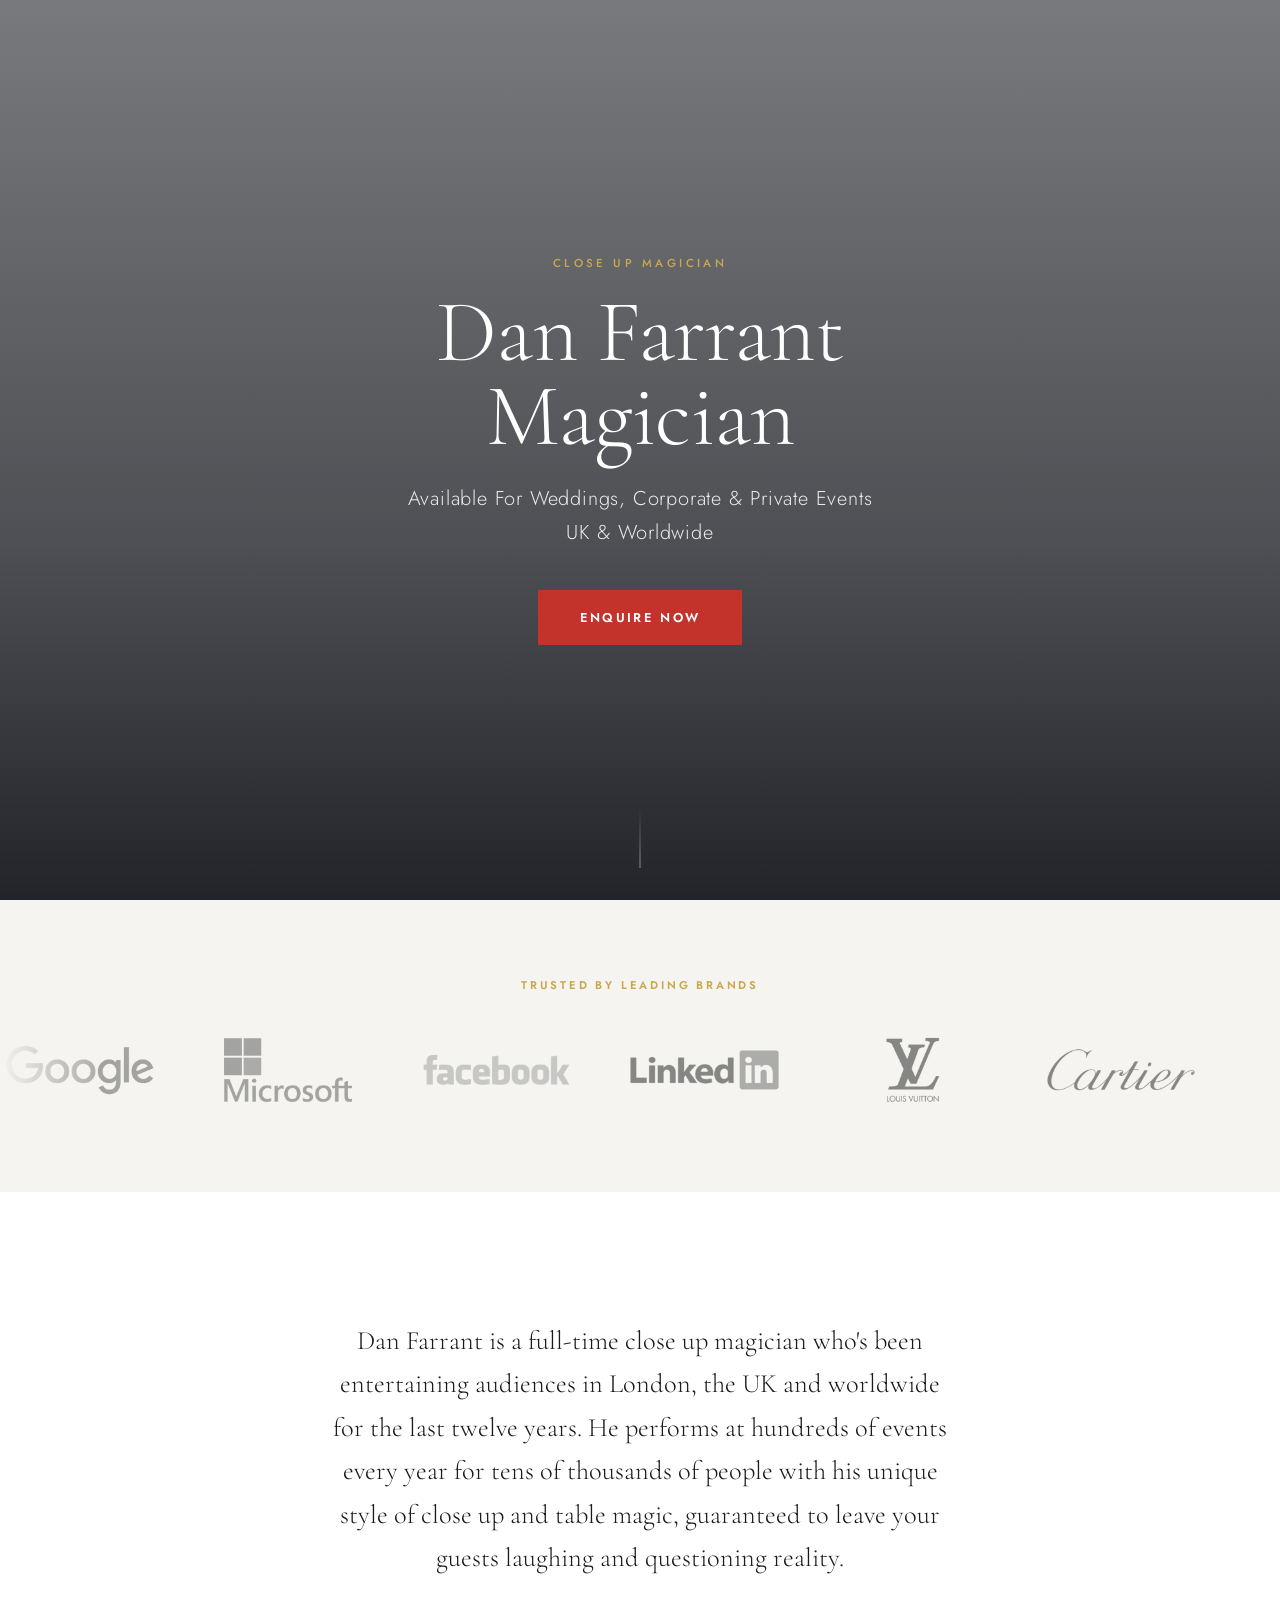
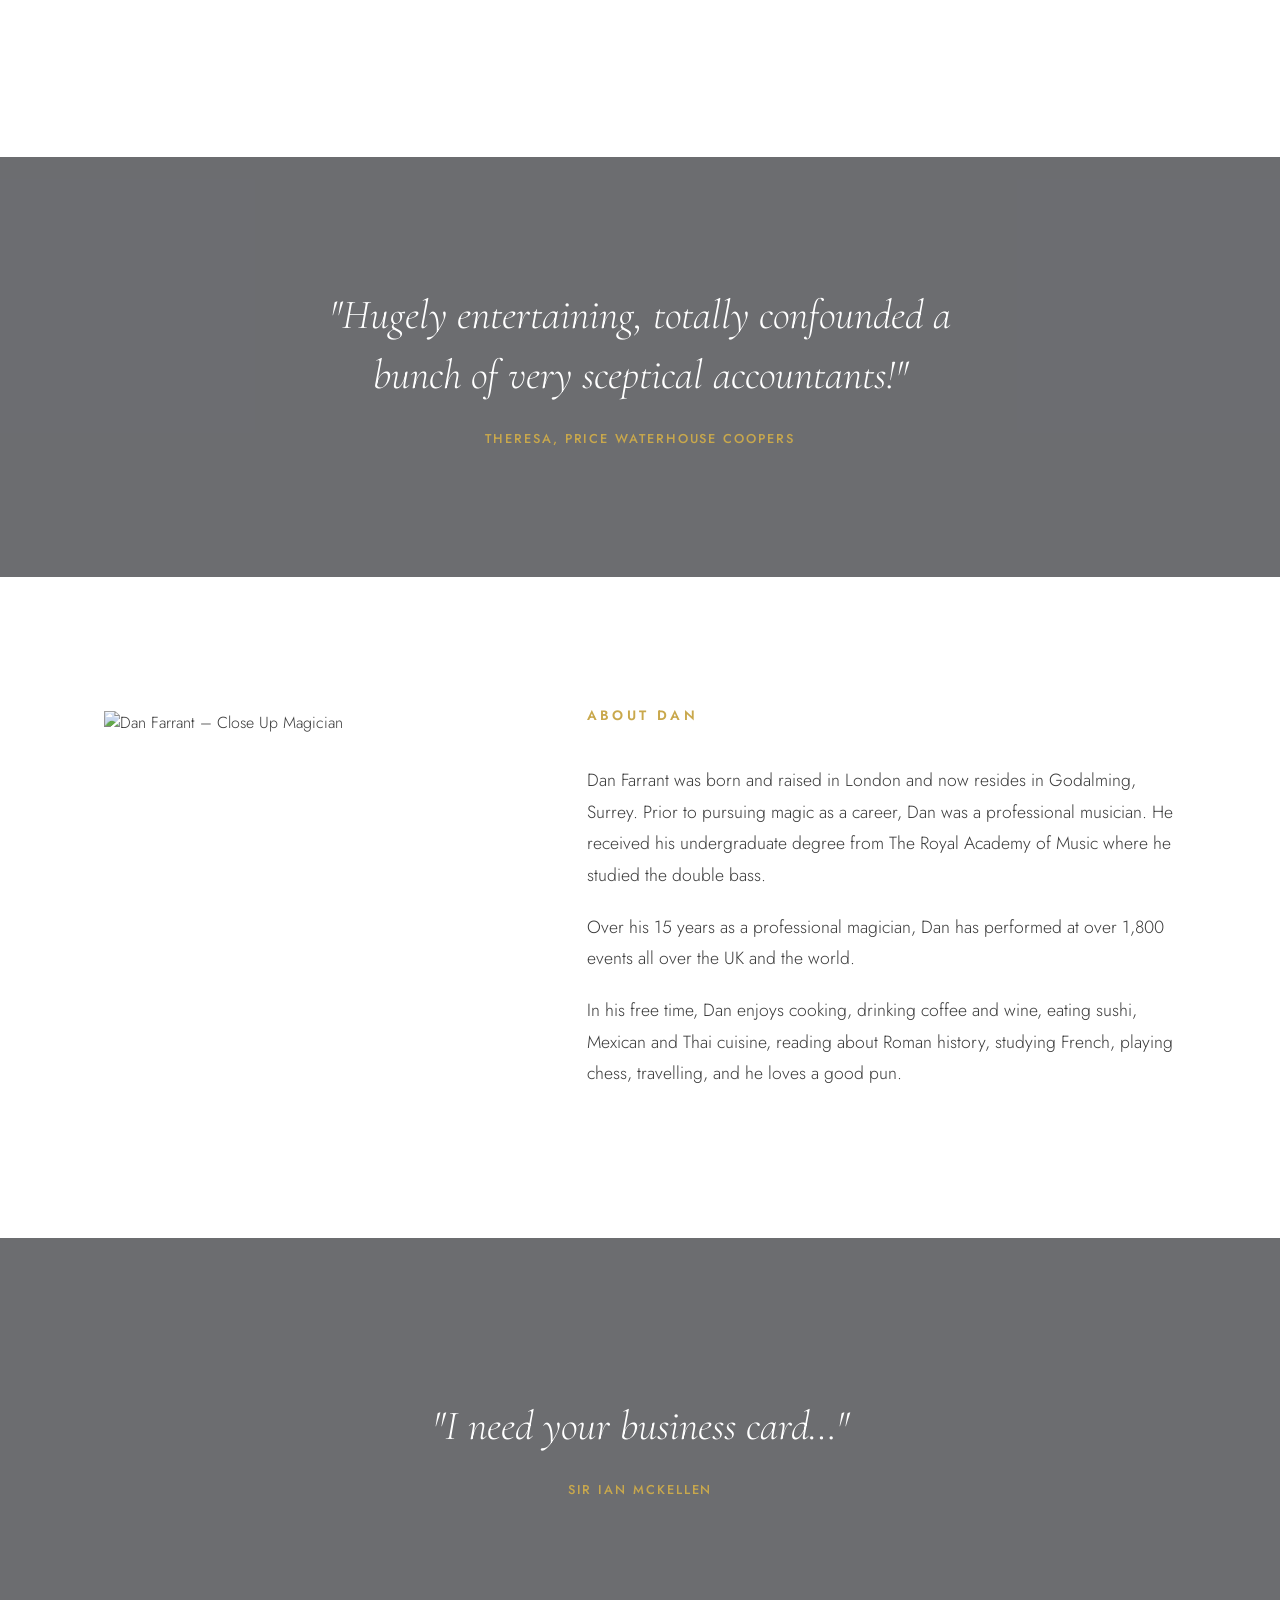
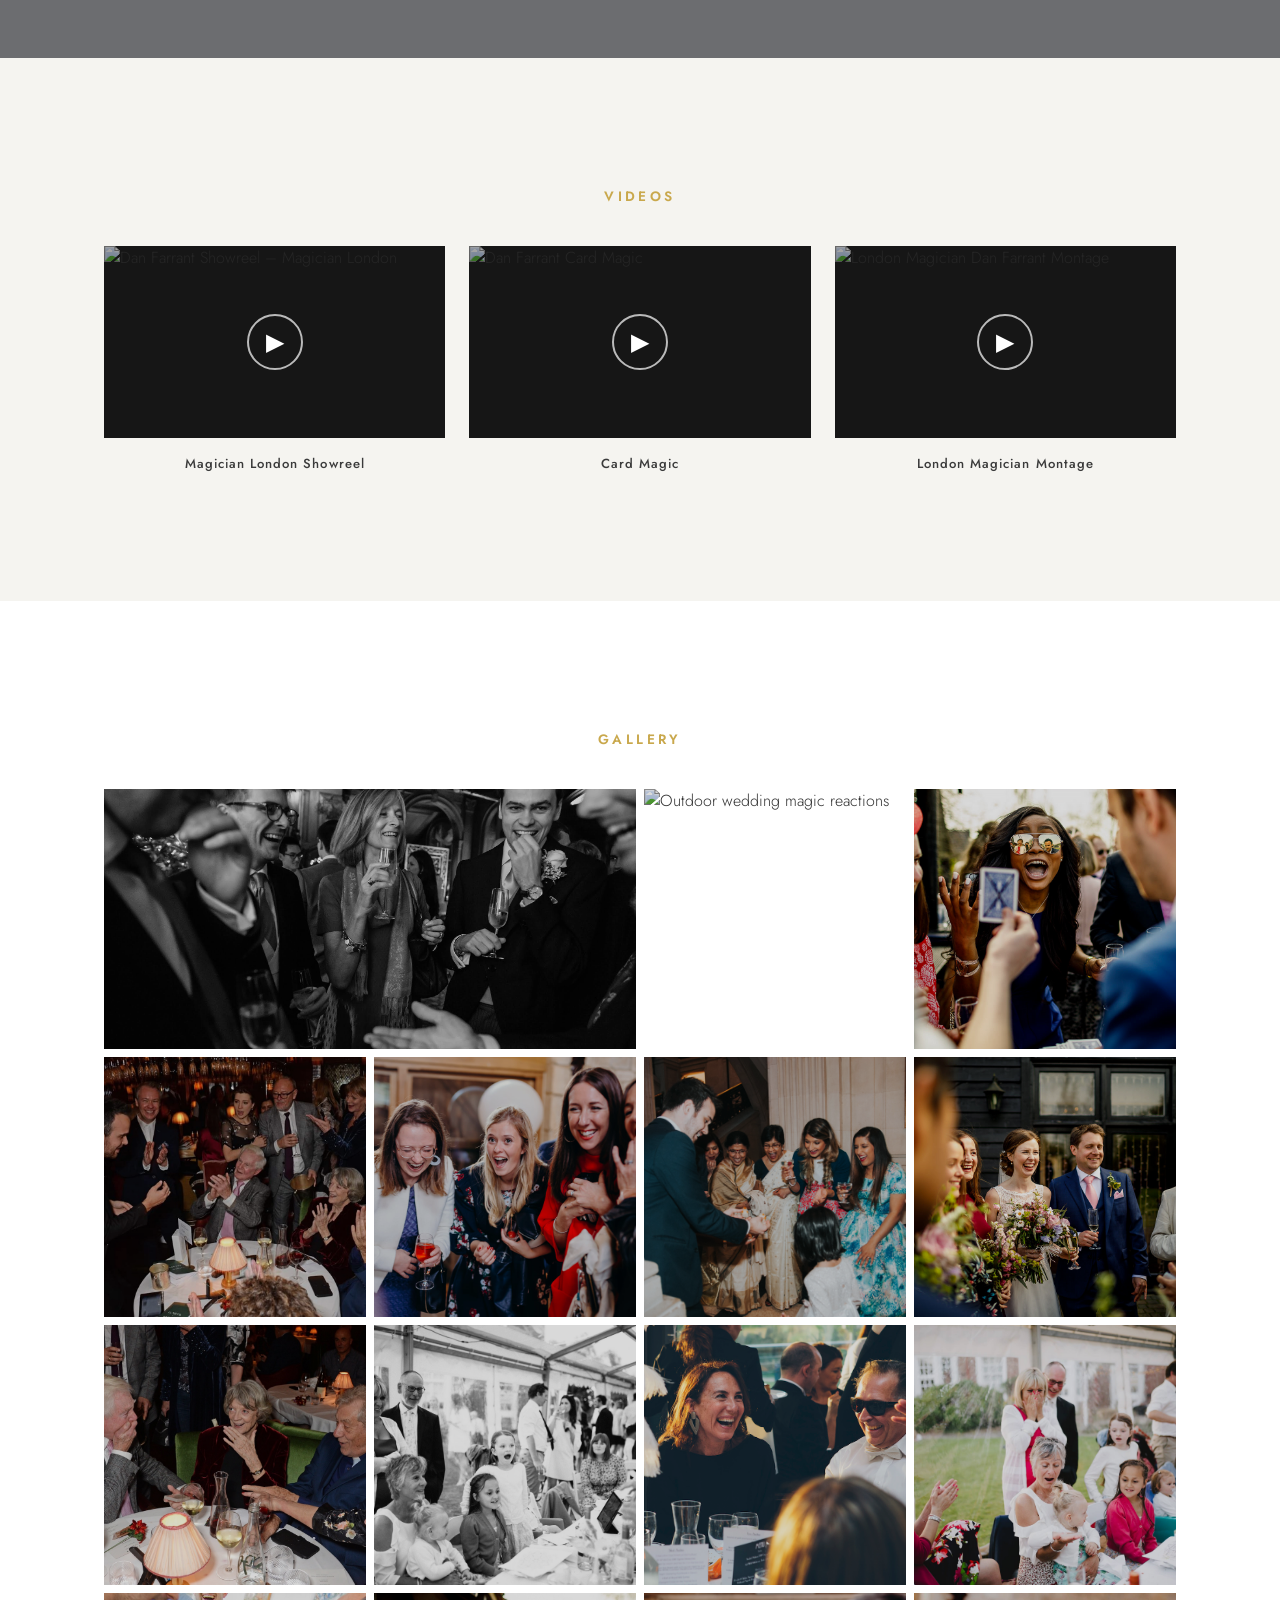
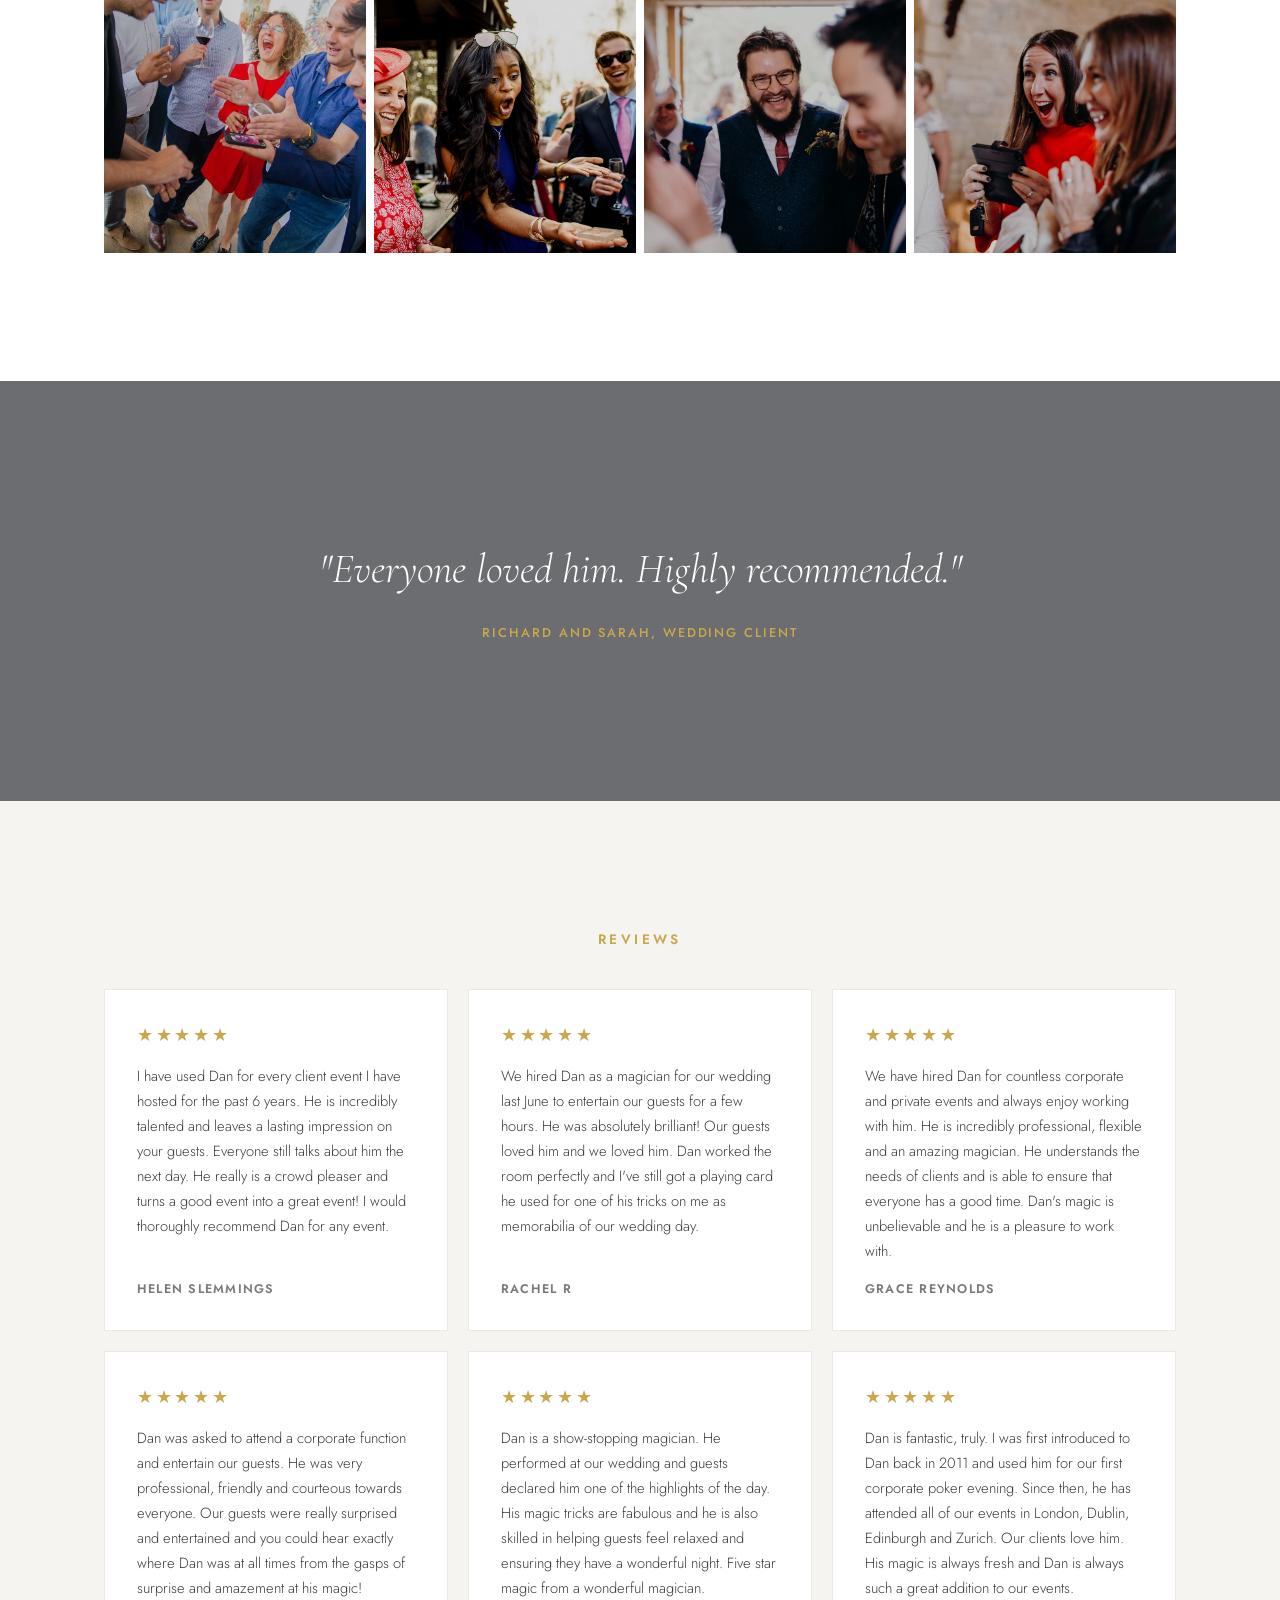
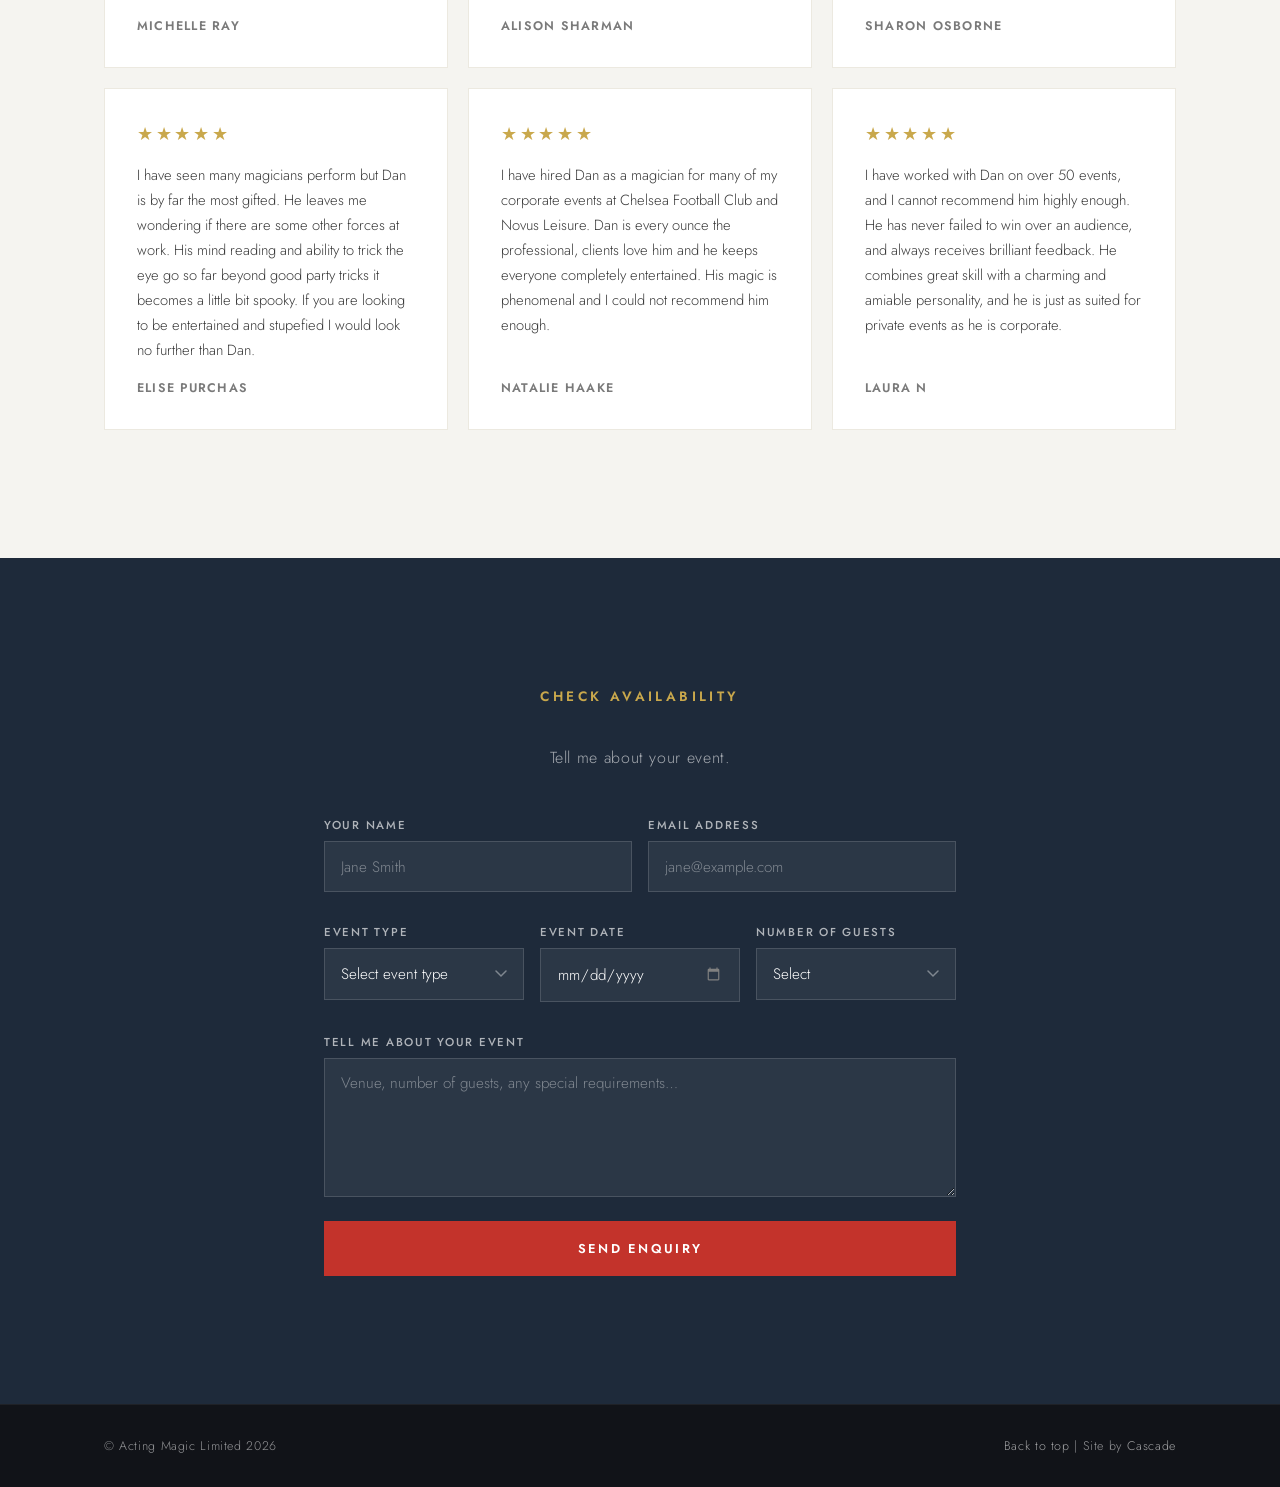
==== commit 43db2635: "Fix hero text wrapping on mobile Shorten subtitle and reduce title size on small screens to prevent " ====
--- a/index.html
+++ b/index.html
@@ -22,7 +22,7 @@
     <div class="hero__content">
       <p class="hero__eyebrow">Close Up Magician</p>
       <h1 class="hero__title">Dan Farrant Magician</h1>
-      <p class="hero__subtitle">UK Based Close Up Magician Available To Hire For<br>Weddings, Corporate &amp; Private Events Worldwide</p>
+      <p class="hero__subtitle">Available For Weddings, Corporate &amp; Private Events<br>UK &amp; Worldwide</p>
       <a href="#contact" class="btn btn--primary">Enquire Now</a>
     </div>
     <div class="hero__scroll-hint" aria-hidden="true">
--- a/style.css
+++ b/style.css
@@ -762,11 +762,11 @@
 .footer__copy,
 .footer__links {
   font-size: 0.78rem;
-  color: rgba(255,255,255,0.3);
+  color: rgba(255,255,255,0.55);
   letter-spacing: 0.05em;
 }
 .footer__links a {
-  color: rgba(255,255,255,0.4);
+  color: rgba(255,255,255,0.6);
   transition: color 0.2s;
 }
 .footer__links a:hover { color: var(--c-gold); }
@@ -783,5 +783,5 @@
   .contact-form__row--3 { grid-template-columns: 1fr; }
   .review-grid { grid-template-columns: 1fr; max-width: 480px; margin-inline: auto; }
   .footer__inner { flex-direction: column; gap: 0.5rem; text-align: center; }
-  .hero__title { font-size: clamp(2.5rem, 11vw, 4.5rem); }
-}
+  .hero__title { font-size: clamp(2.2rem, 9vw, 4.5rem); }
+}
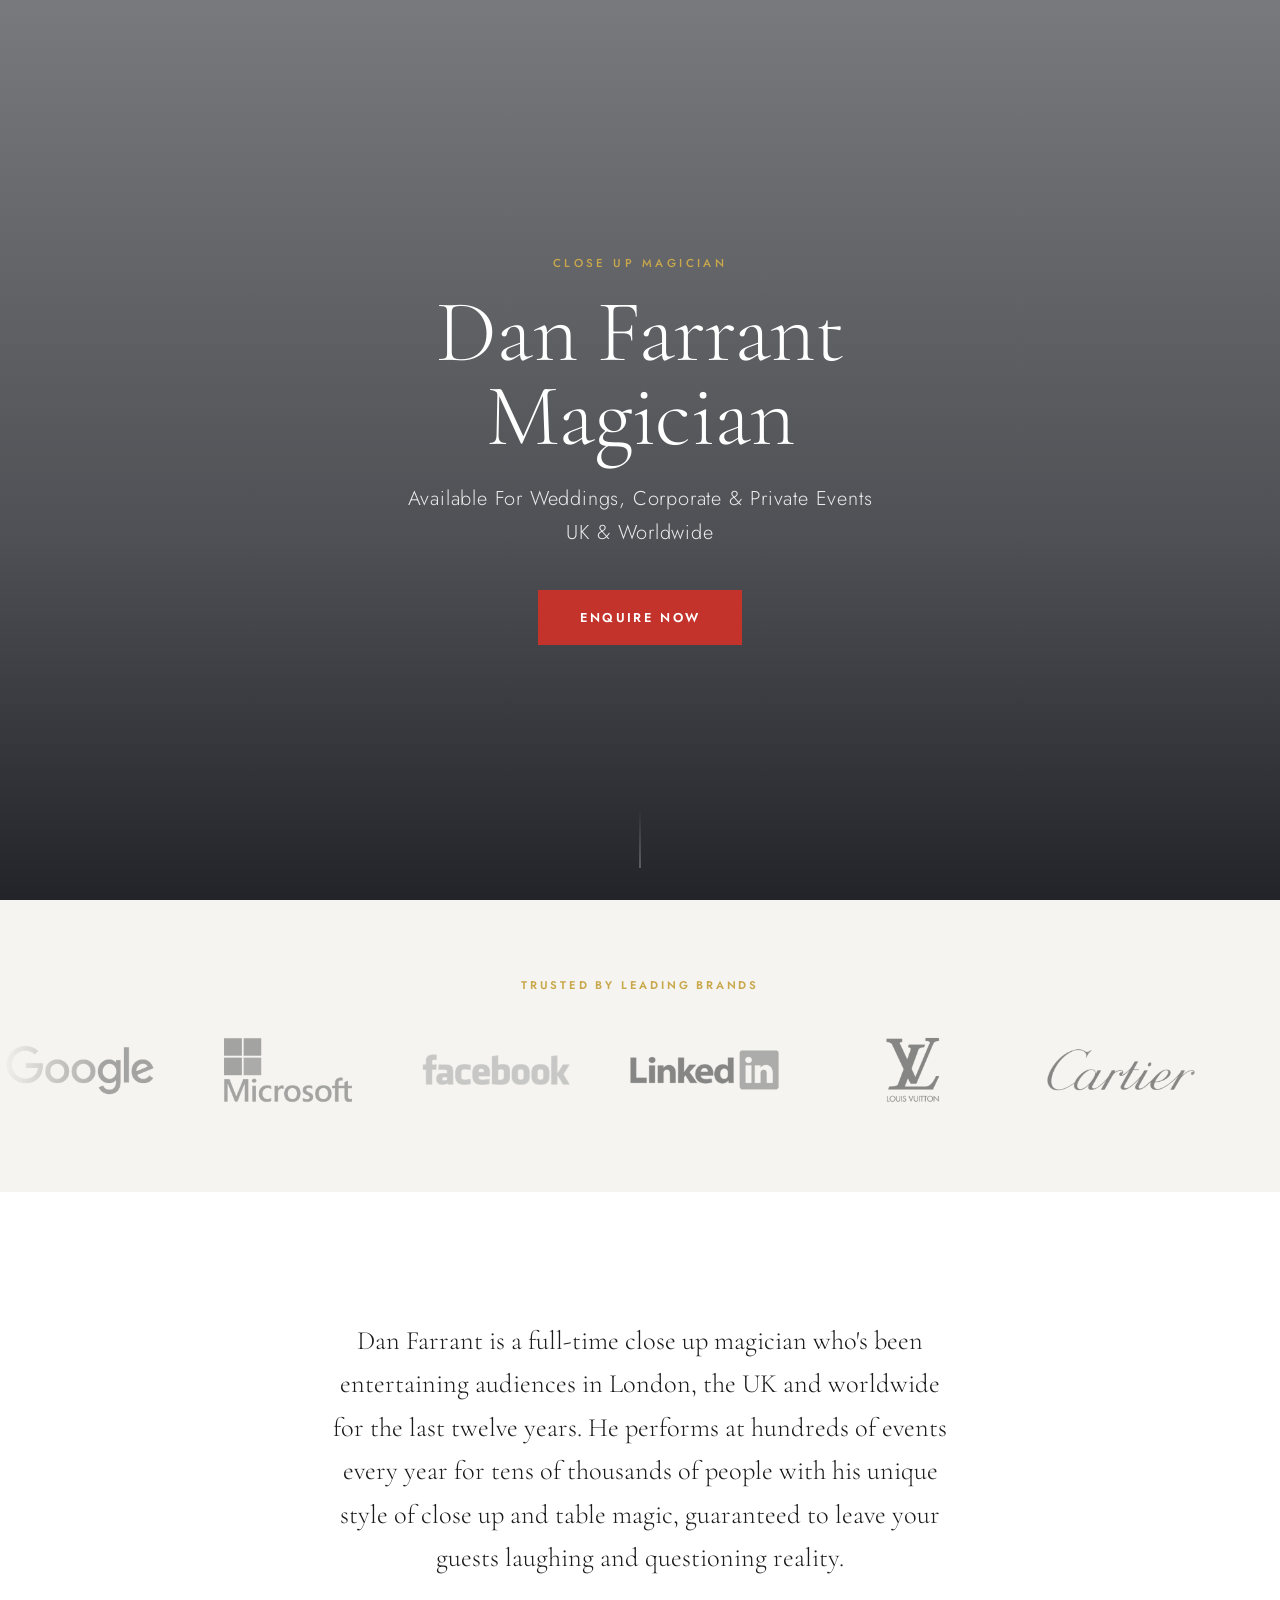
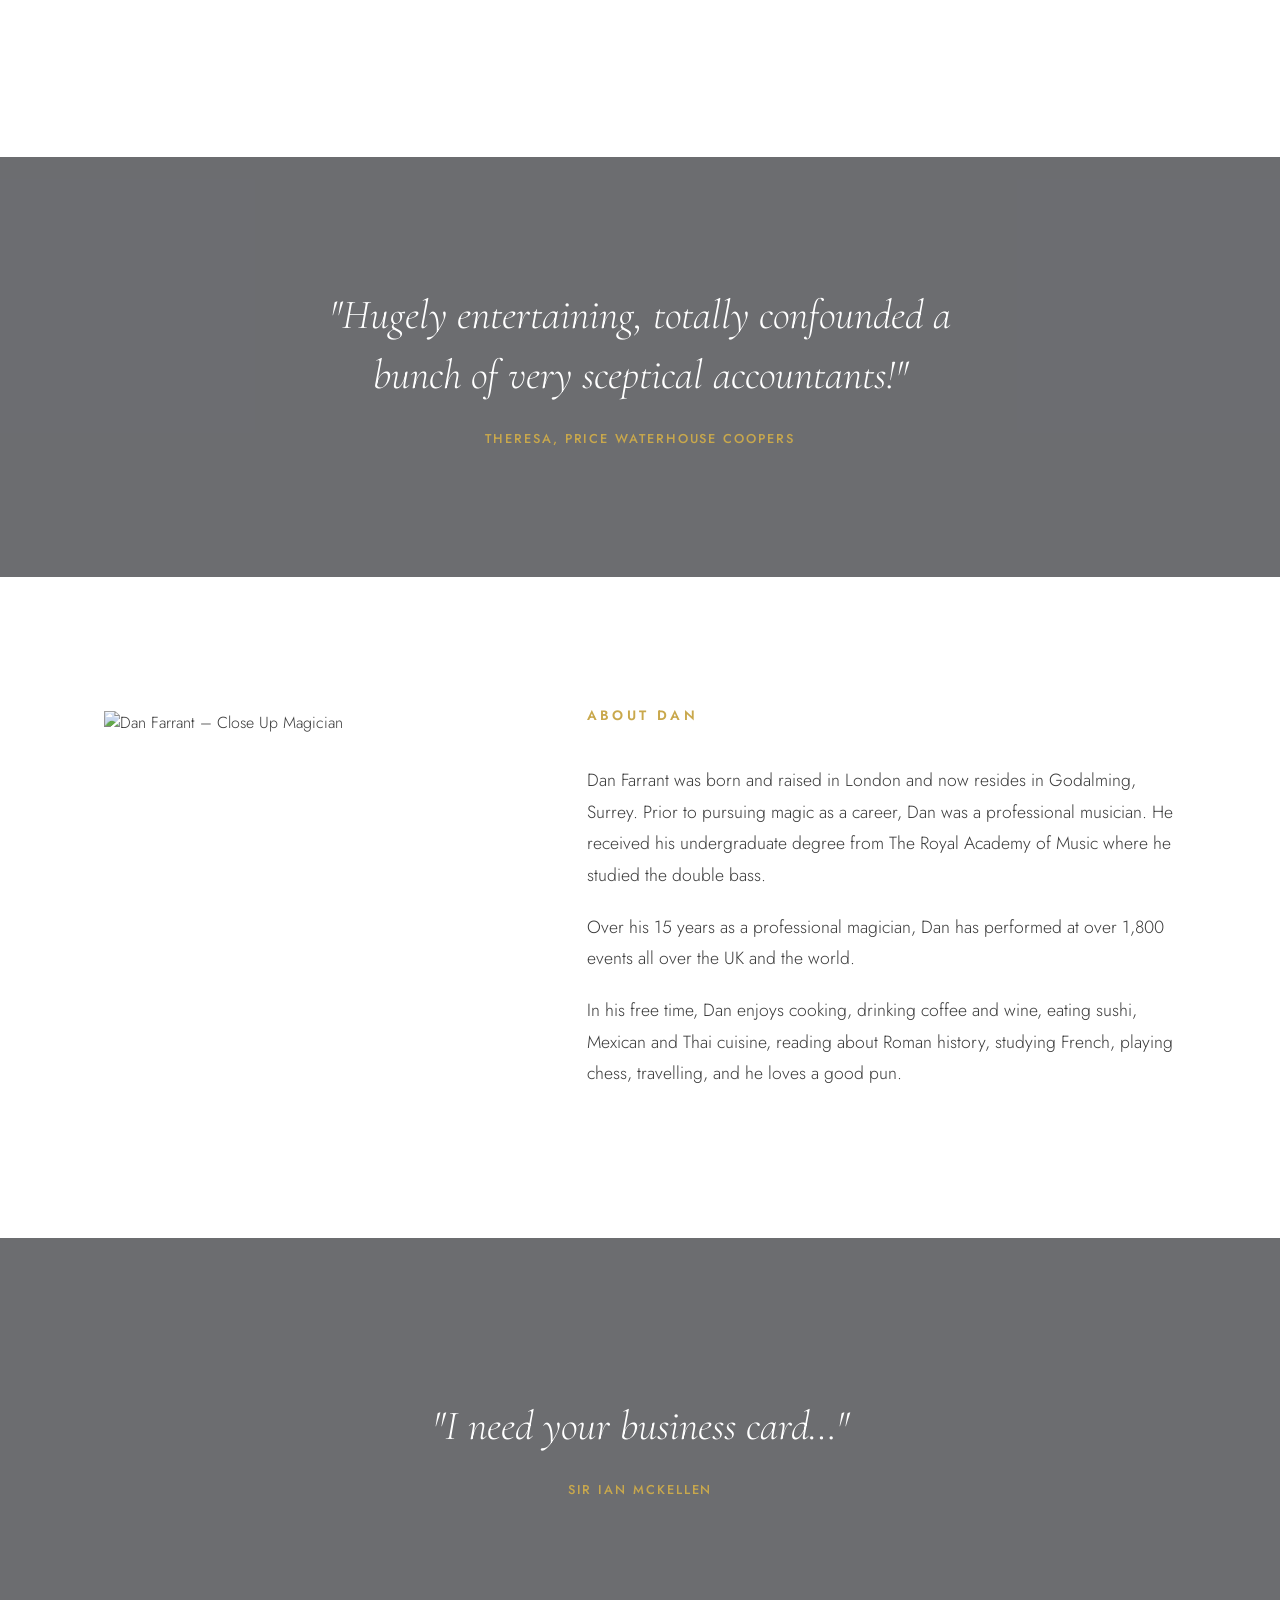
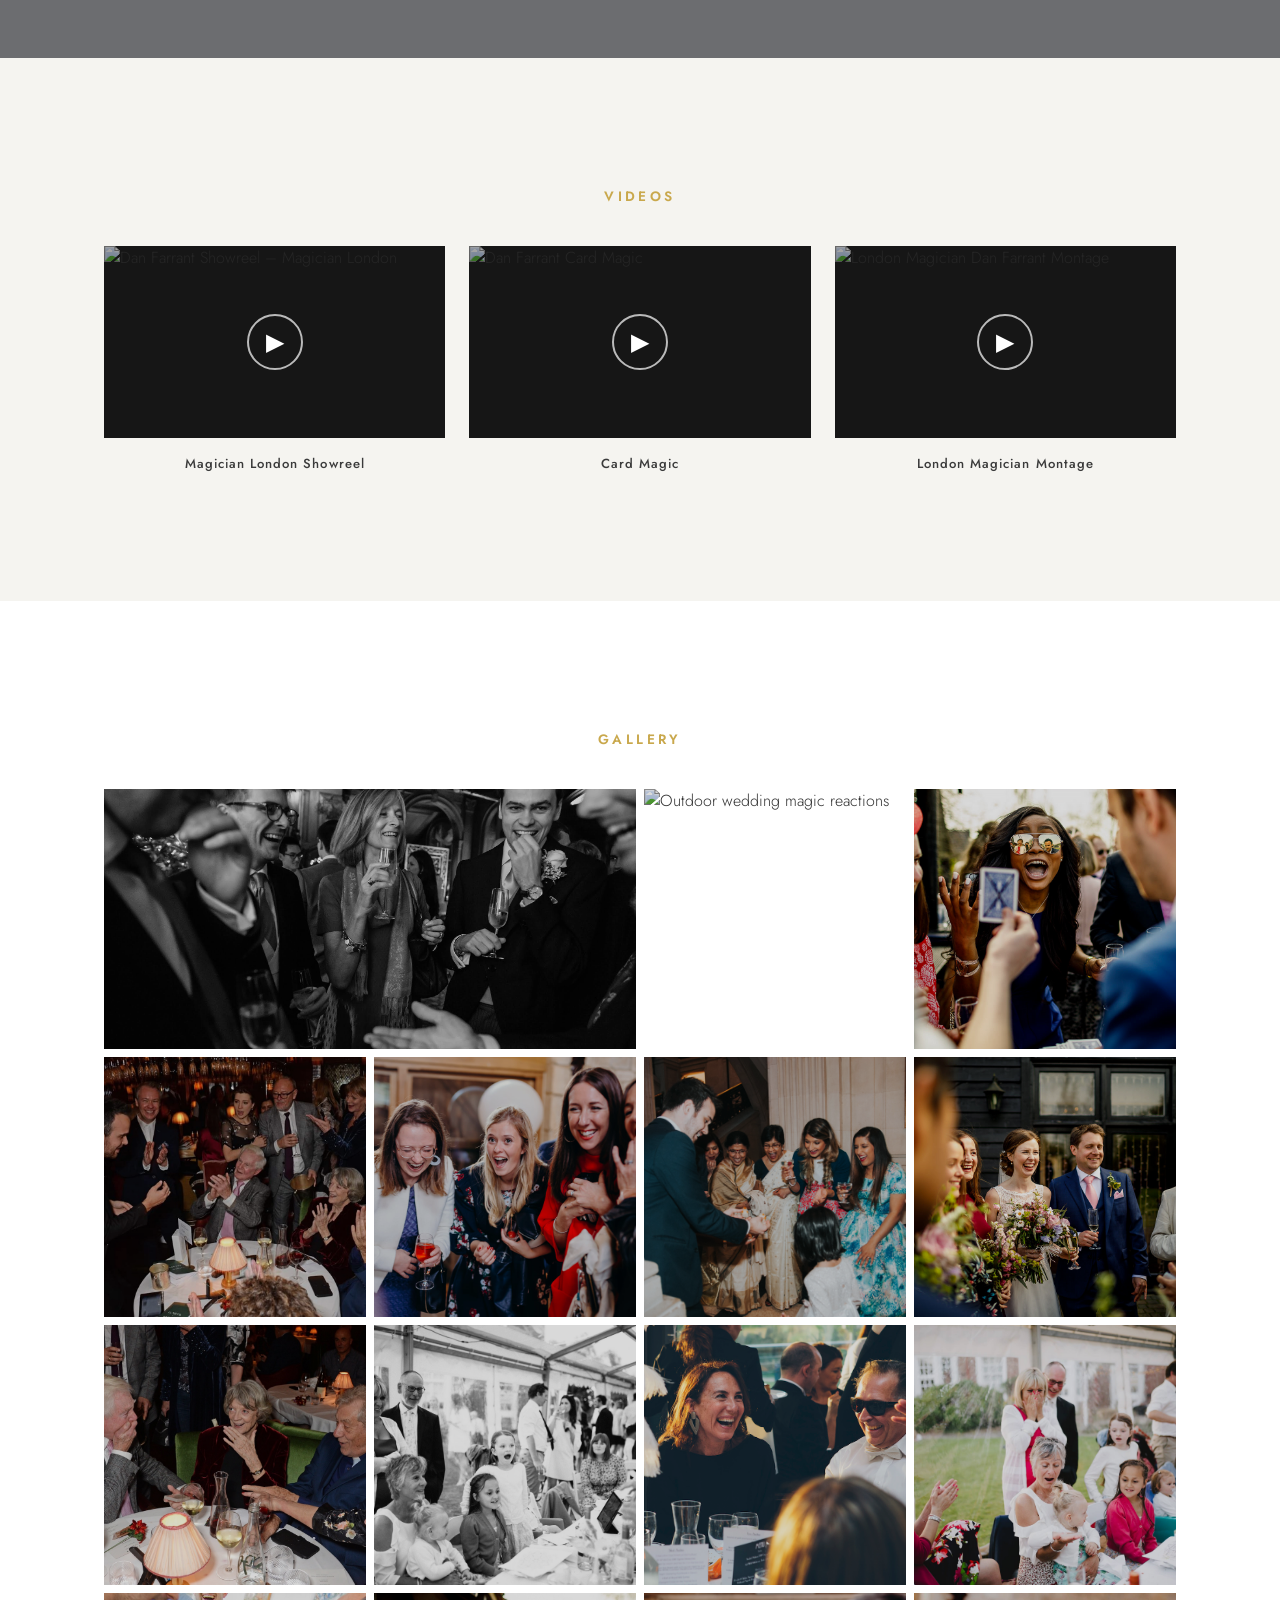
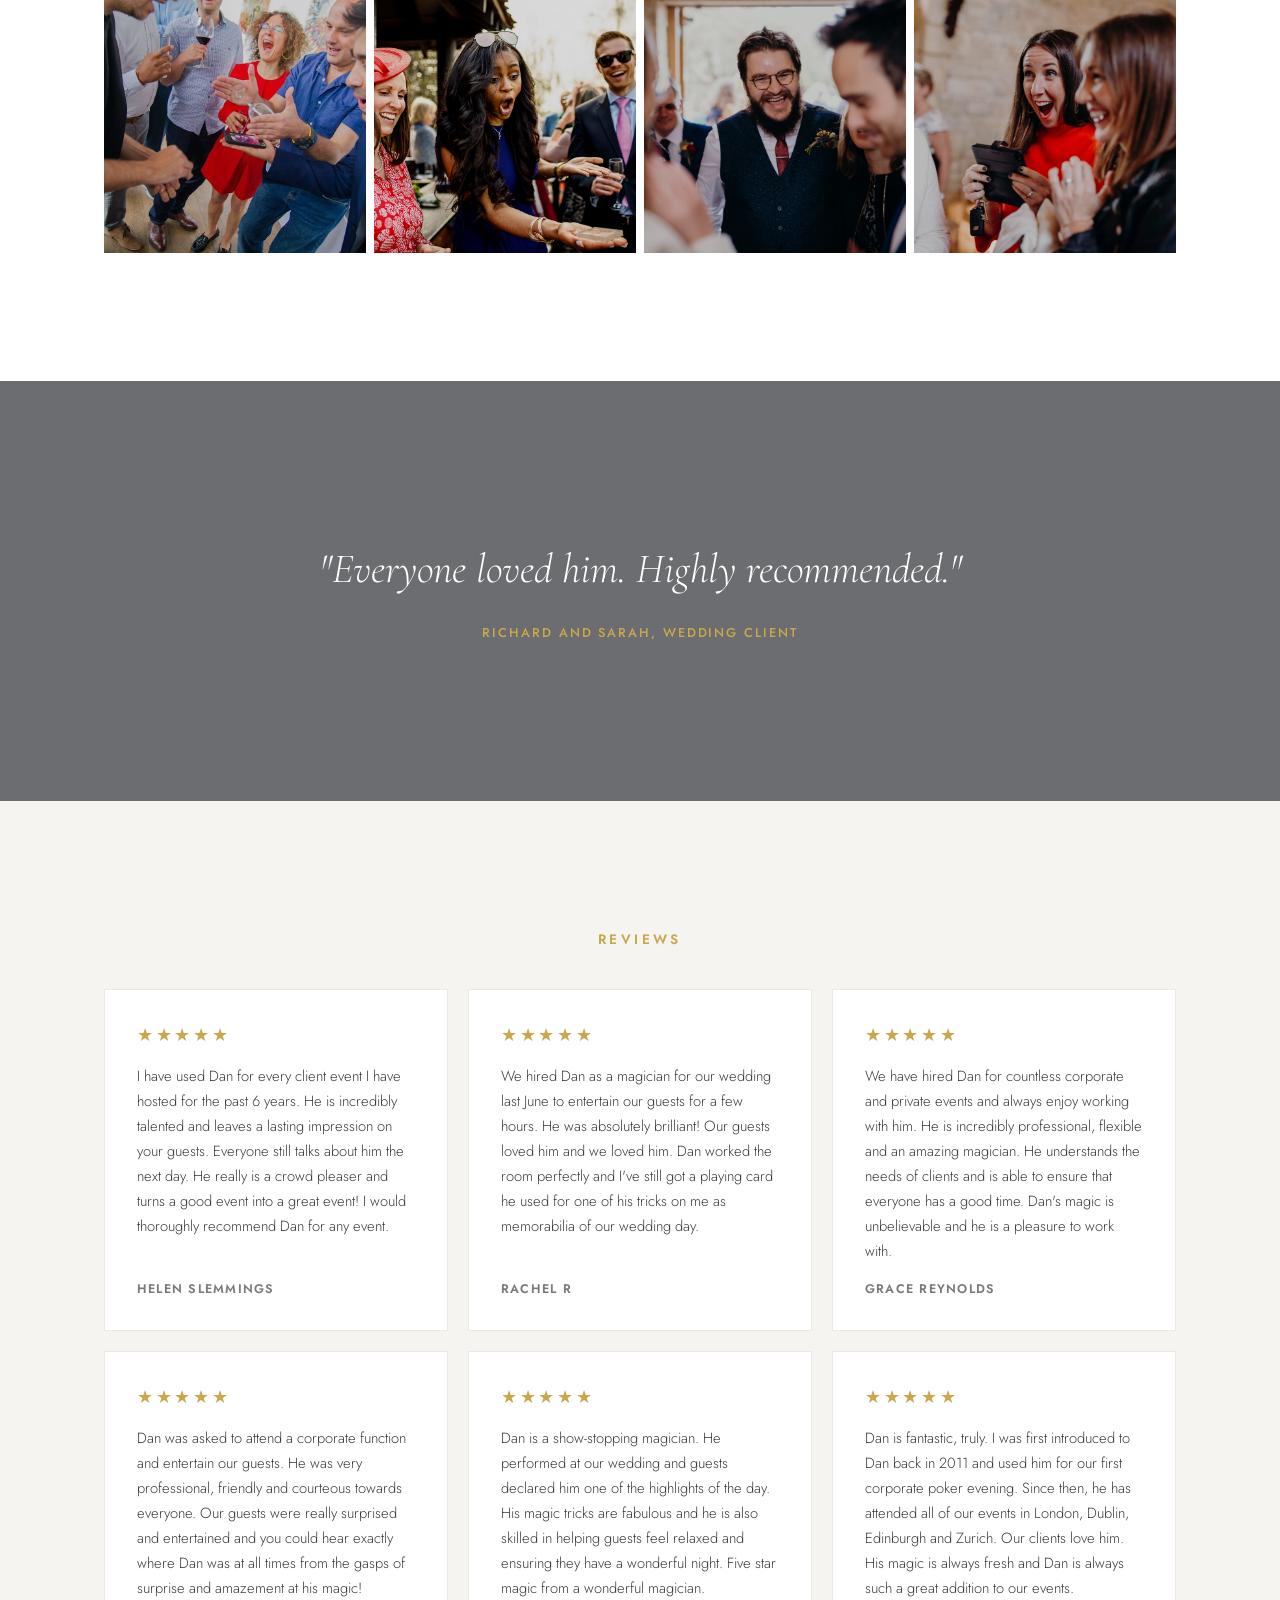
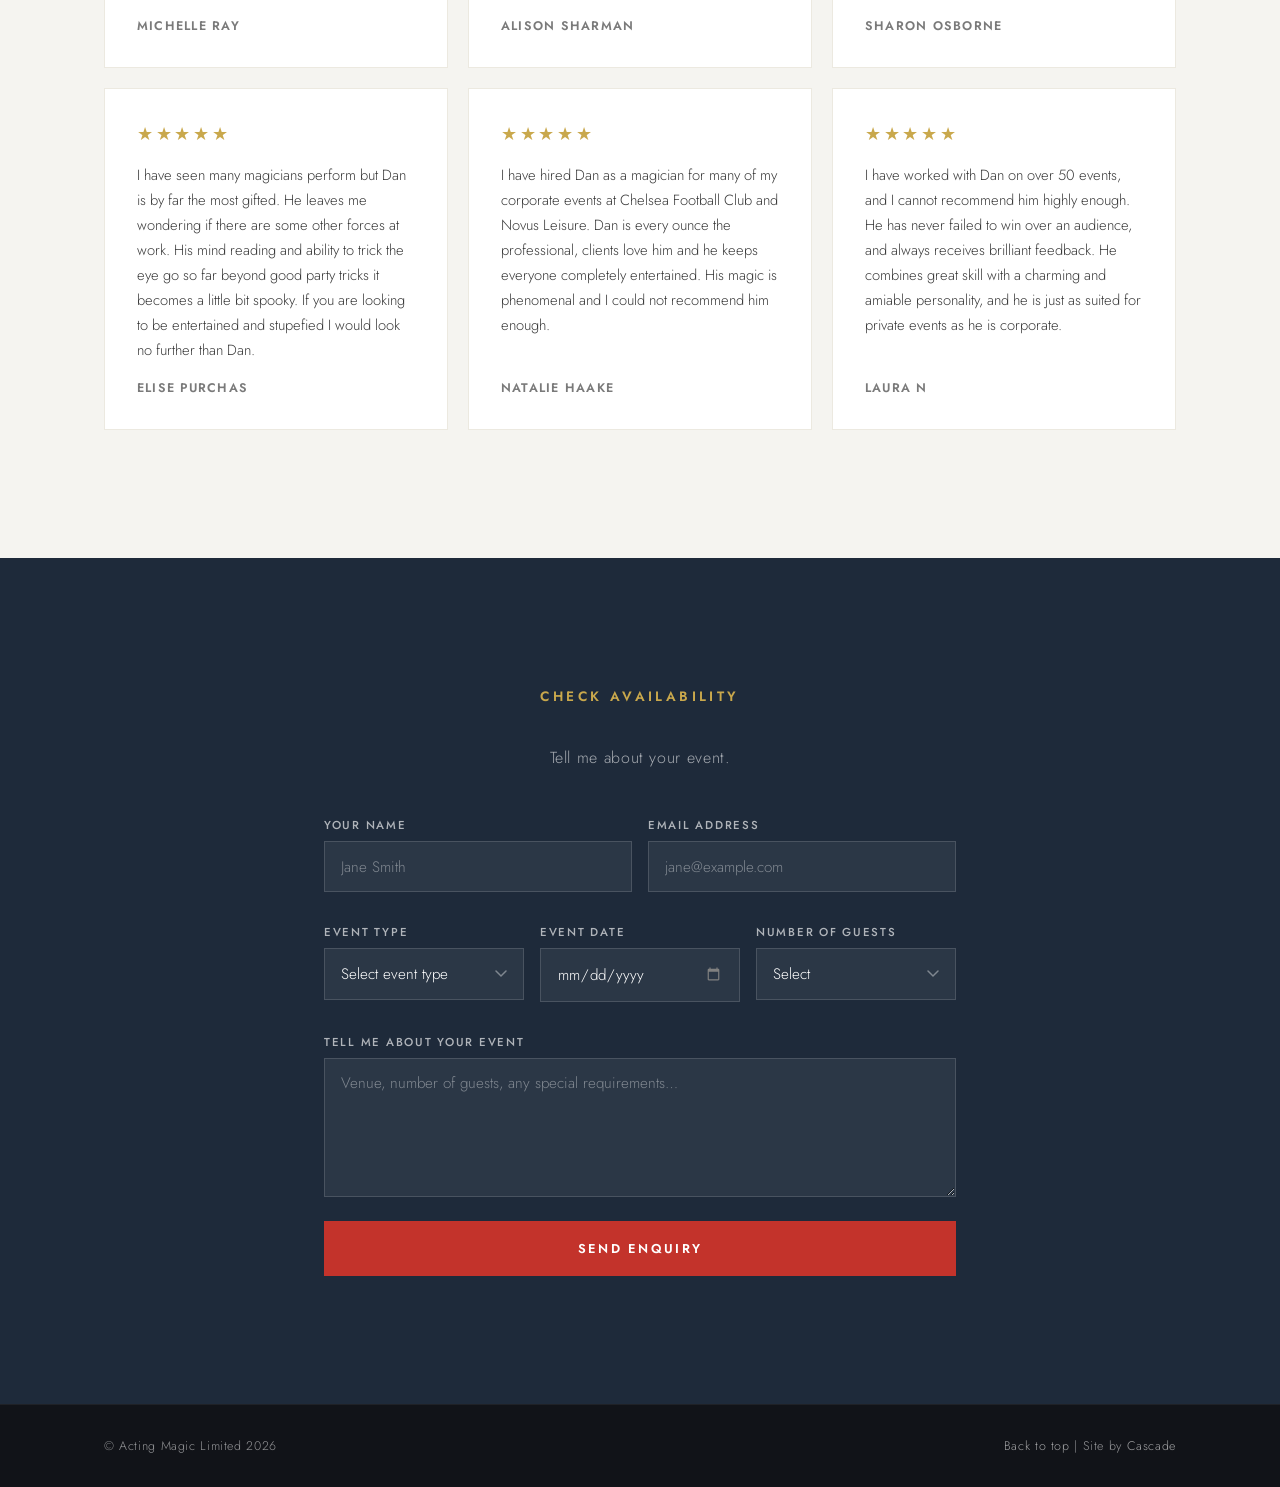
==== commit 47cf492b: "Replace scrolling logo marquee with static grid on mobile Co-Authored-By: Claude Opus 4.6 (1M contex" ====
--- a/index.html
+++ b/index.html
@@ -35,6 +35,22 @@
     <div class="container">
       <p class="clients__label">Trusted By Leading Brands</p>
     </div>
+    <!-- Static grid for mobile -->
+    <div class="clients__grid">
+      <img src="logos-grey/logo-google.png" alt="Google" loading="lazy">
+      <img src="logos-grey/logo-microsoft.png" alt="Microsoft" loading="lazy">
+      <img src="logos-grey/logo-louisvuitton.png" alt="Louis Vuitton" loading="lazy">
+      <img src="logos-grey/logo-rollsroyce.png" alt="Rolls Royce" loading="lazy">
+      <img src="logos-grey/logo-cartier.png" alt="Cartier" loading="lazy">
+      <img src="logos-grey/logo-jpmorgan.png" alt="JP Morgan" loading="lazy">
+      <img src="logos-grey/logo-deloitte.png" alt="Deloitte" loading="lazy">
+      <img src="logos-grey/logo-hsbc.png" alt="HSBC" loading="lazy">
+      <img src="logos-grey/logo-mercedes.png" alt="Mercedes" loading="lazy">
+      <img src="logos-grey/logo-sony.png" alt="Sony" loading="lazy">
+      <img src="logos-grey/logo-bp.png" alt="BP" loading="lazy">
+      <img src="logos-grey/logo-shell.png" alt="Shell" loading="lazy">
+    </div>
+    <!-- Scrolling track for desktop -->
     <div class="clients__track">
       <div class="clients__scroll">
         <img src="logos-grey/logo-google.png" alt="Google" loading="lazy">
--- a/style.css
+++ b/style.css
@@ -272,6 +272,31 @@
   0%   { transform: translateX(0); }
   100% { transform: translateX(-50%); }
 }
+/* Static logo grid – hidden on desktop, shown on mobile */
+.clients__grid {
+  display: none;
+}
+@media (max-width: 900px) {
+  .clients__track {
+    display: none;
+  }
+  .clients__grid {
+    display: grid;
+    grid-template-columns: repeat(3, 1fr);
+    gap: 2rem 1.5rem;
+    justify-items: center;
+    align-items: center;
+    max-width: 500px;
+    margin-inline: auto;
+    padding-inline: 1.5rem;
+  }
+  .clients__grid img {
+    height: 55px;
+    width: auto;
+    max-width: 100%;
+    opacity: 0.45;
+  }
+}
 
 /* ─── PARALLAX QUOTE ─────────────────────────────────────── */
 .parallax-quote {
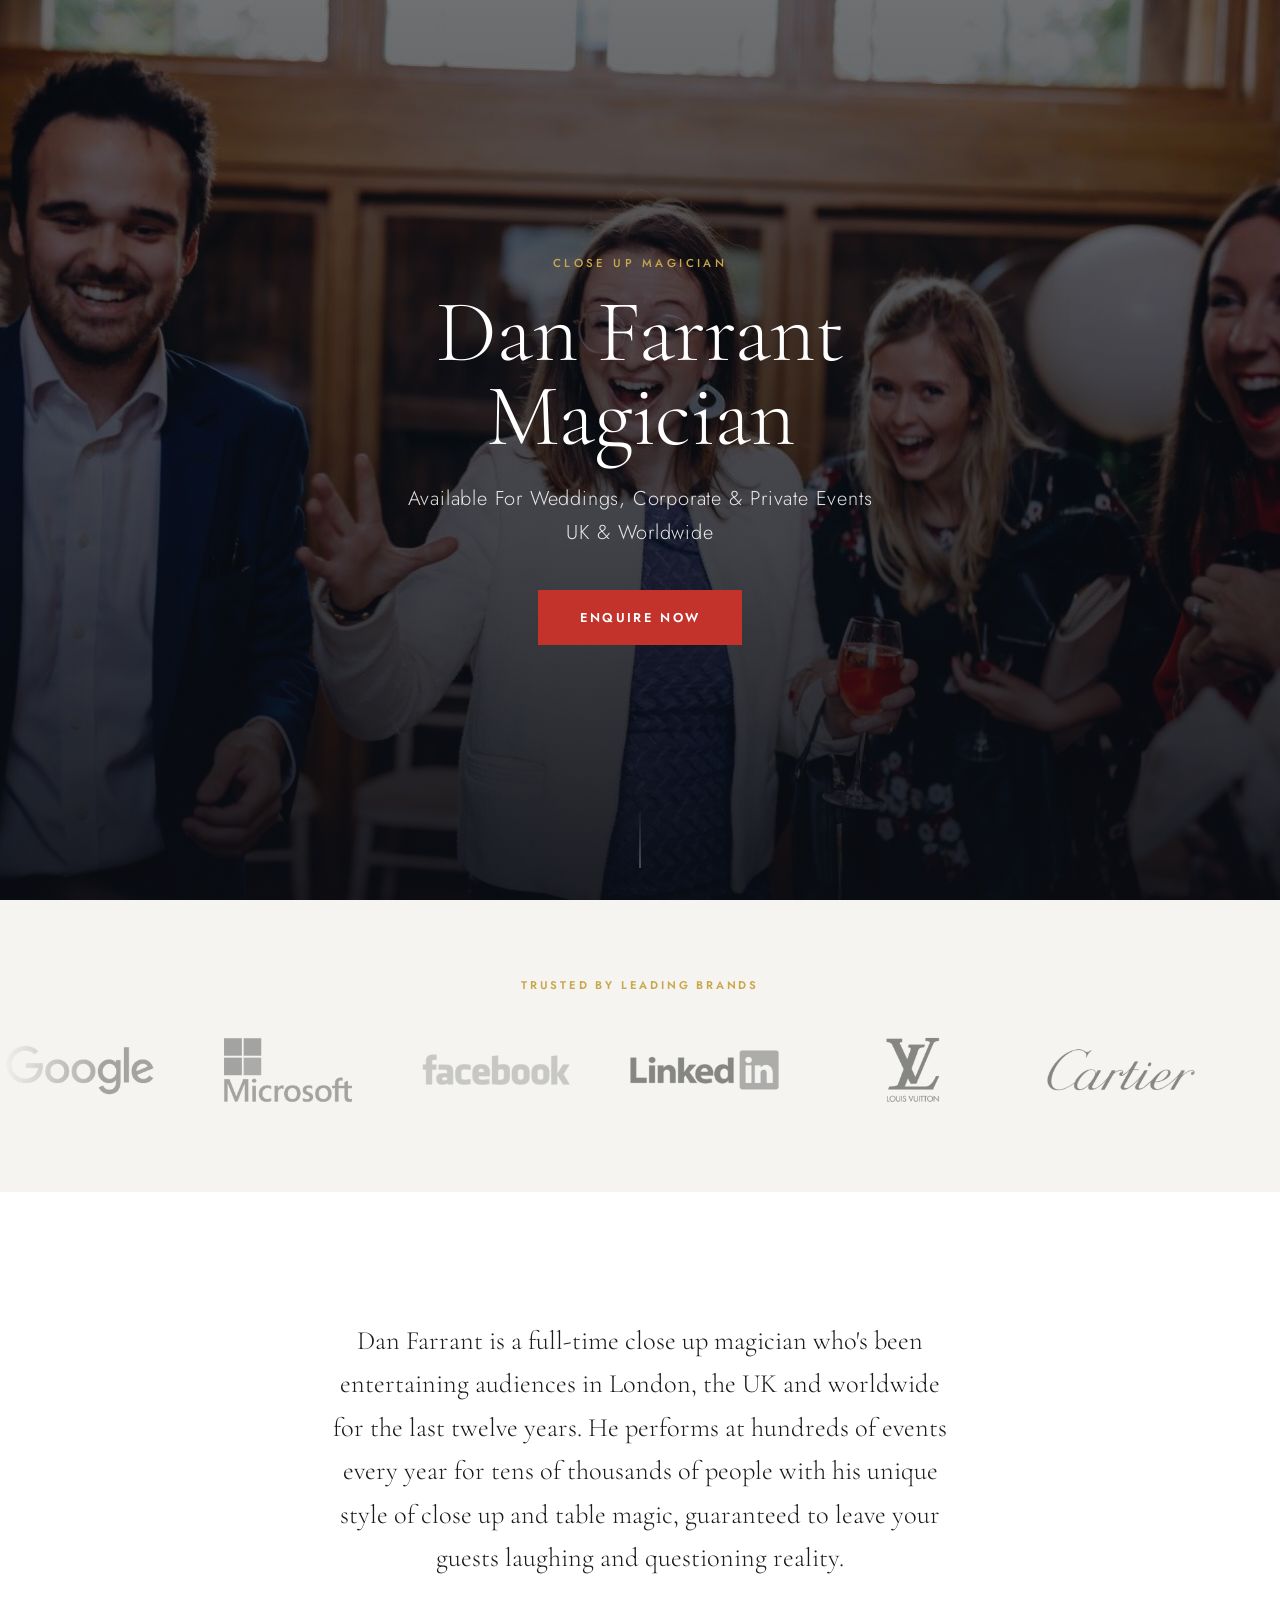
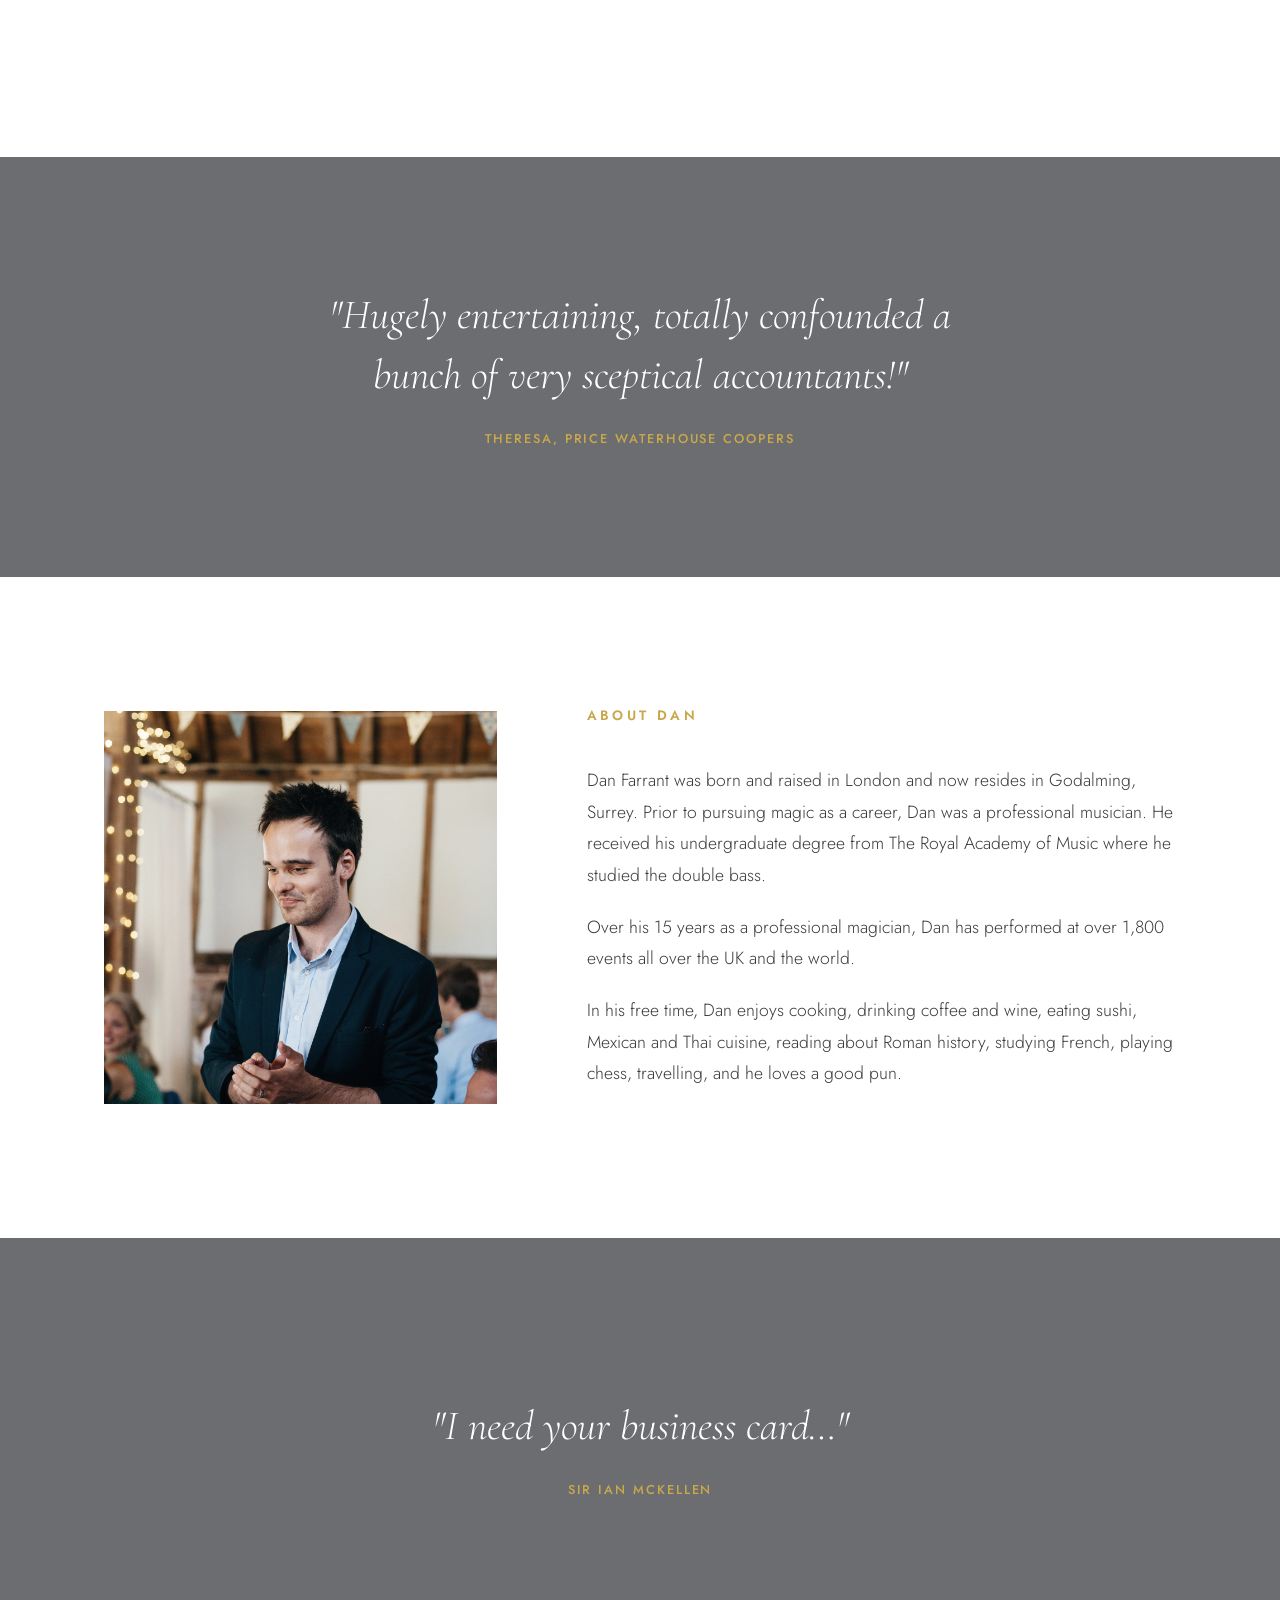
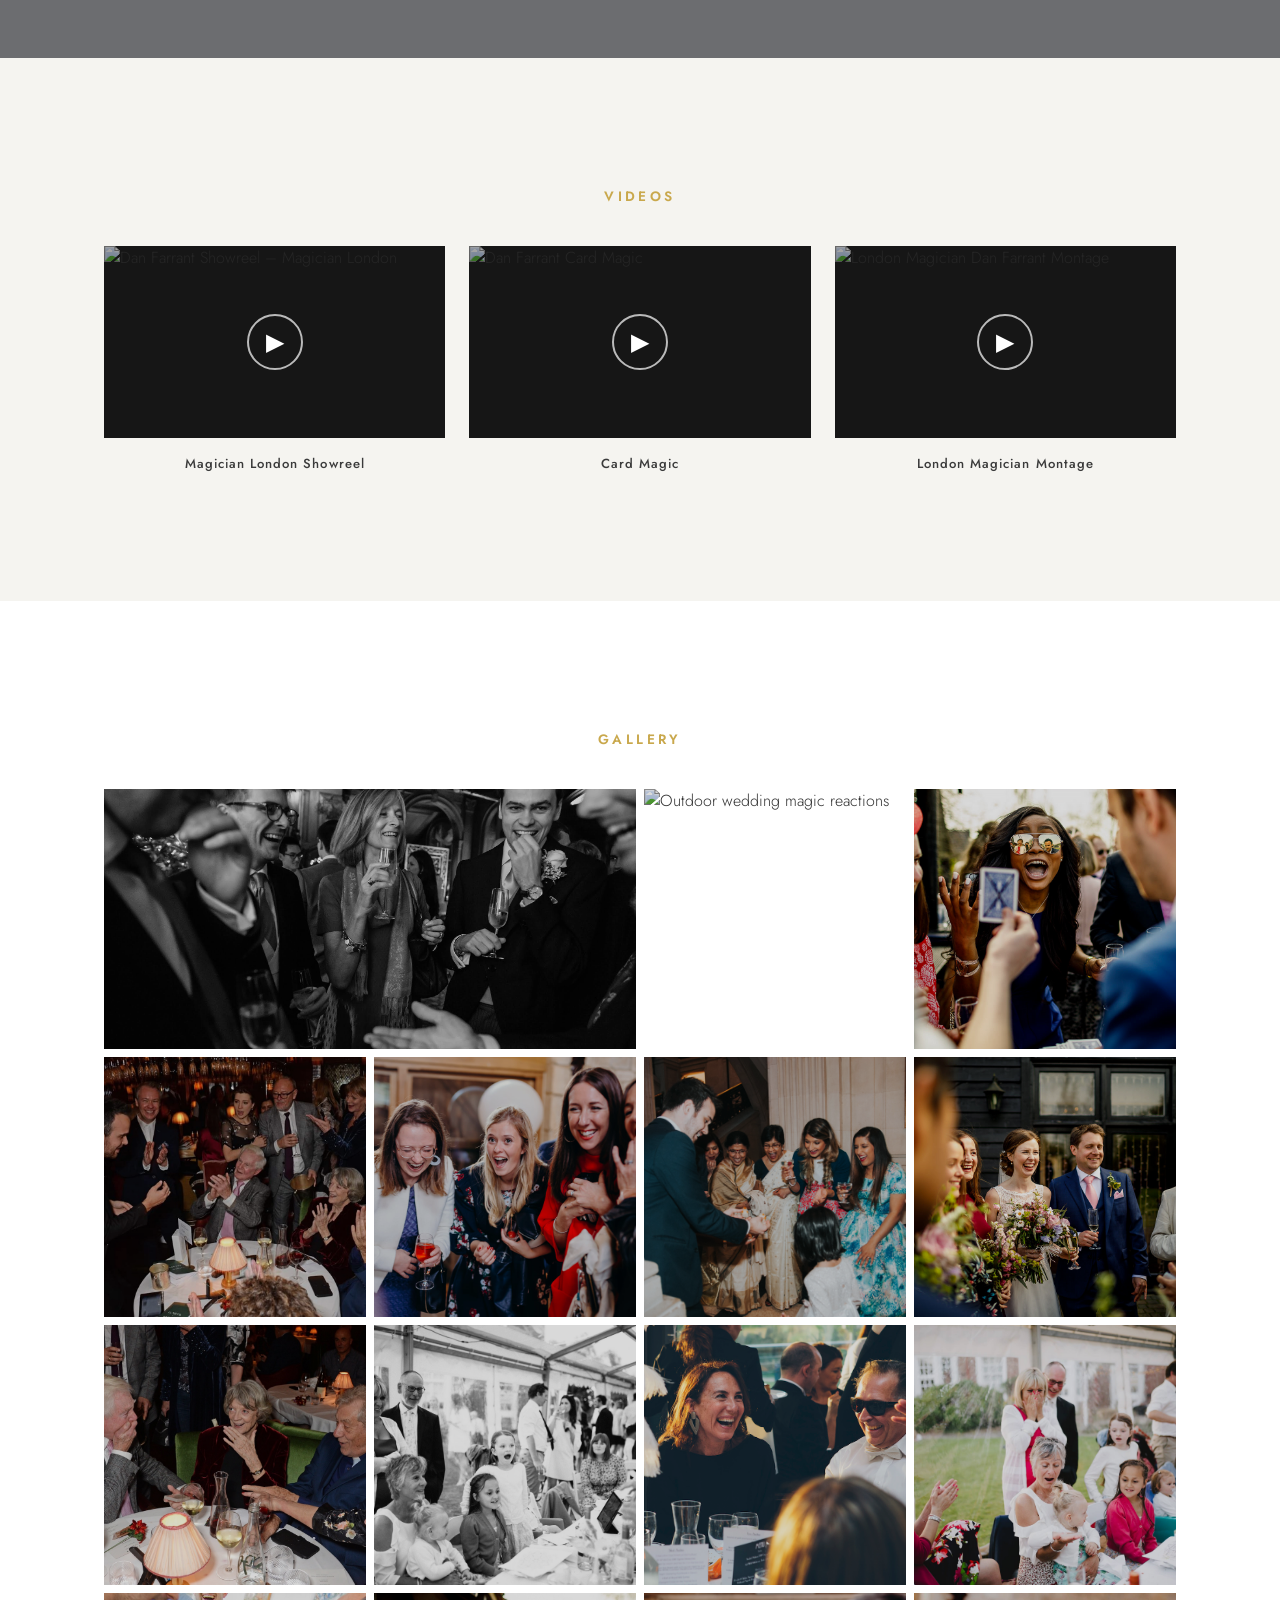
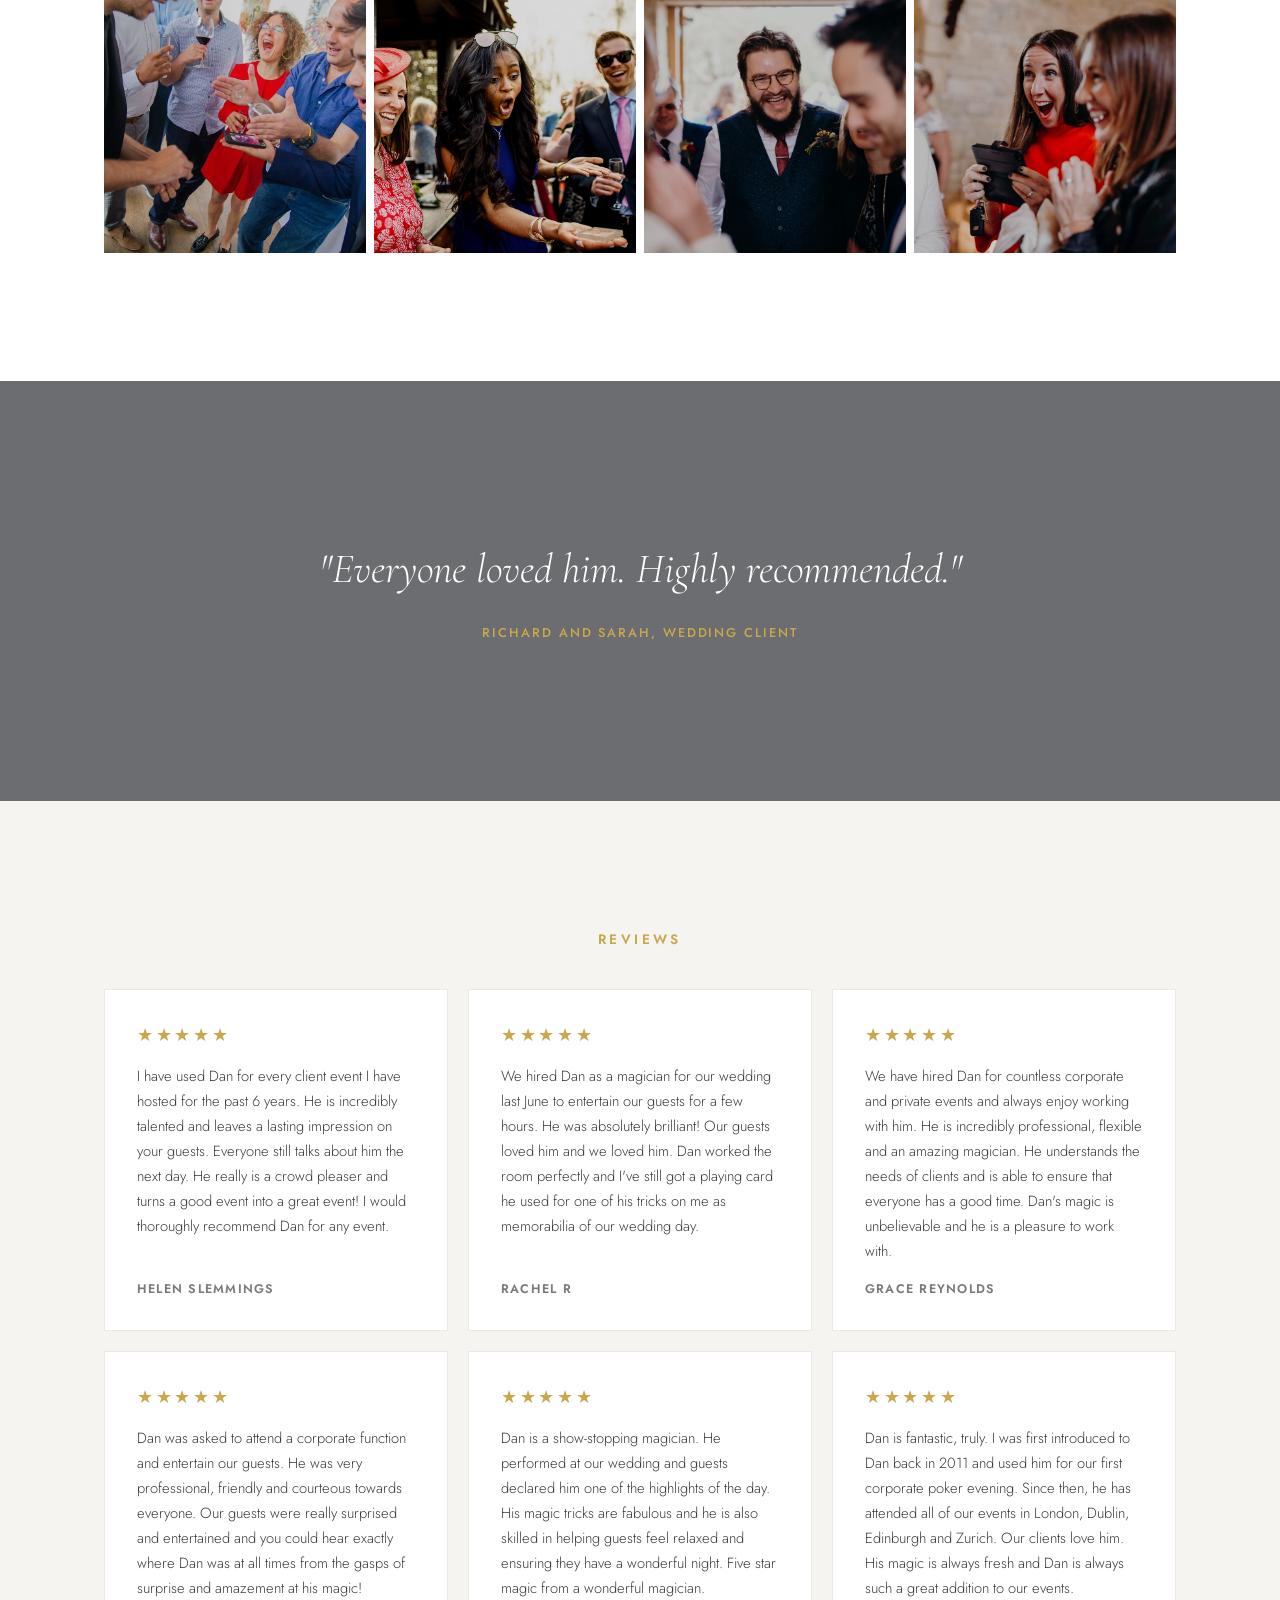
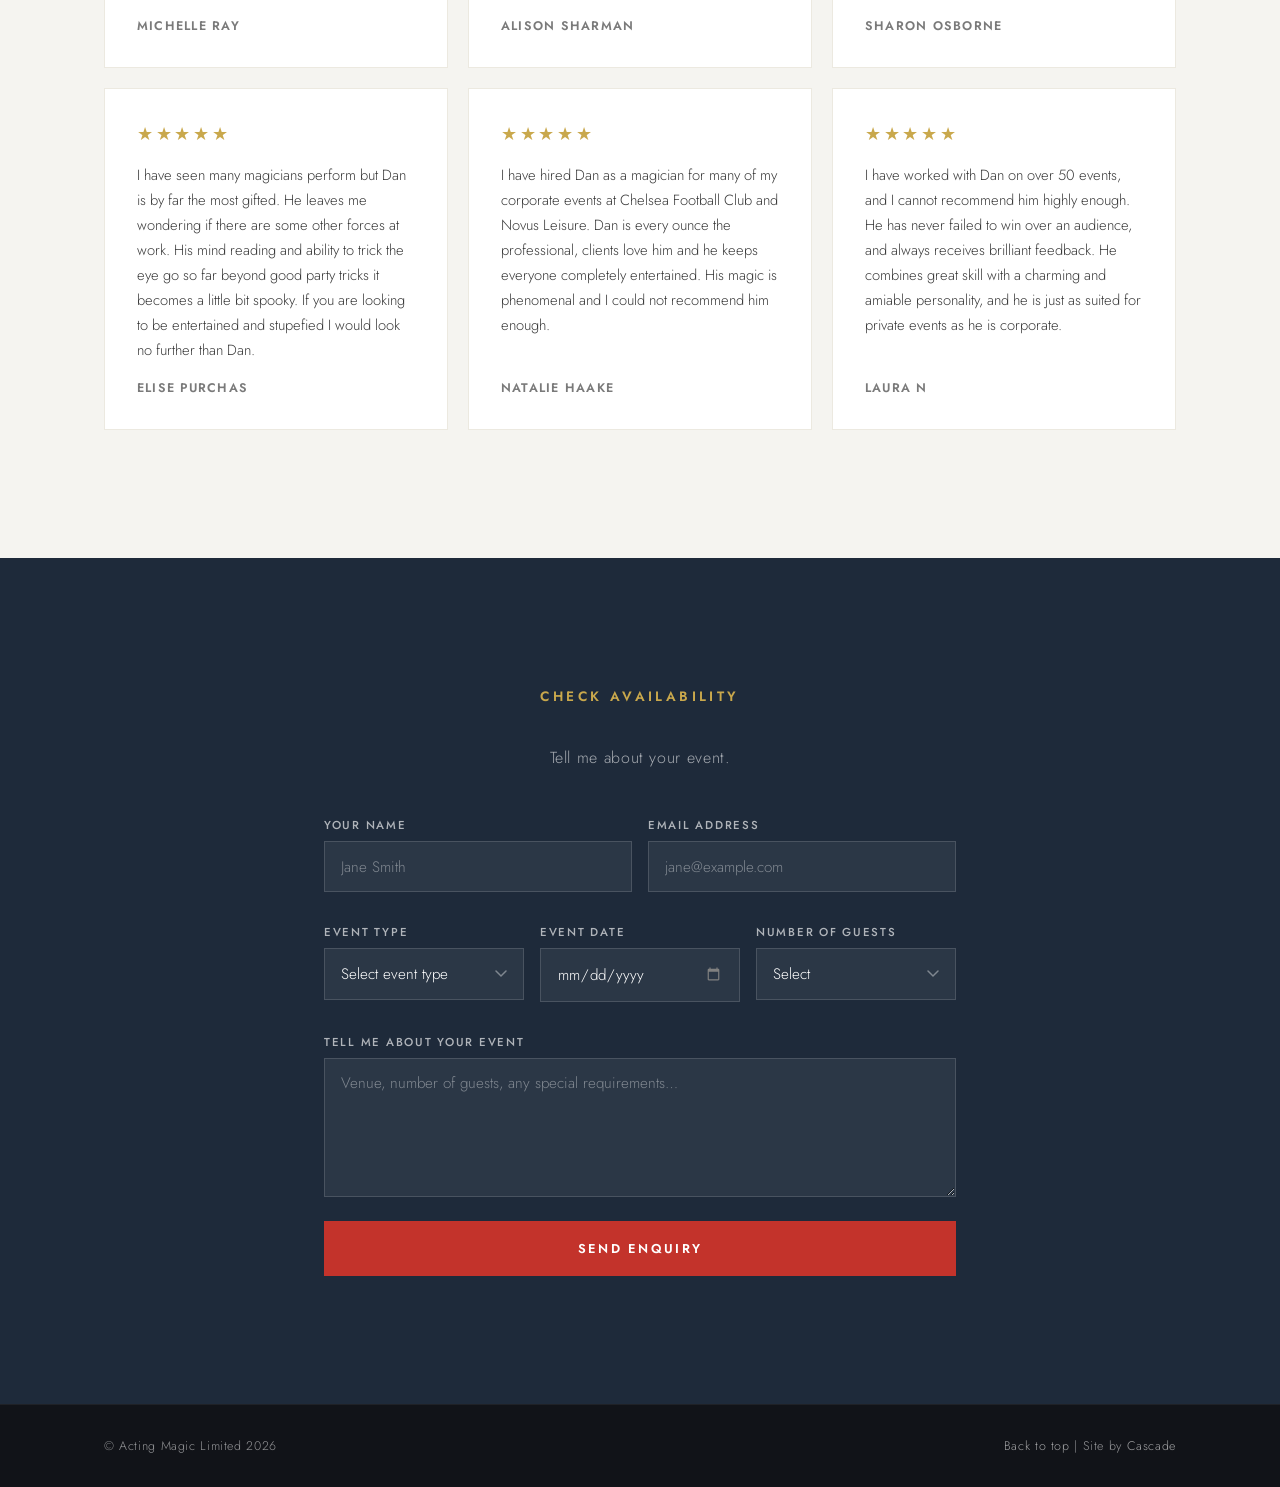
==== commit c73df9a3: "Add booking form, fix about image and video thumbnails - Add booking.html with full client booking f" ====
--- a/index.html
+++ b/index.html
@@ -146,7 +146,7 @@
     <div class="container about__grid">
       <div class="about__image reveal">
         <img
-          src="https://hireamagician.com/wp-content/uploads/2023/01/2015.09.20-1200x1200-copy-1024x1024.jpg"
+          src="images/dan-promo.jpg"
           alt="Dan Farrant – Close Up Magician"
           loading="lazy"
           width="512"
@@ -191,7 +191,7 @@
         <div class="video-card reveal">
           <div class="video-card__thumb" data-vimeo="146542198">
             <img
-              src="https://hireamagician.com/wp-content/uploads/2023/01/dan-farrant-card-magic.jpg"
+              src="https://i.vimeocdn.com/video/544966036-131374163eb91a15086340a8037f8efd9b9caeee6c07517e3b1df3083aab99c5-d_640"
               alt="Dan Farrant Card Magic"
               loading="lazy"
             >
@@ -202,7 +202,7 @@
         <div class="video-card reveal">
           <div class="video-card__thumb" data-vimeo="148747824">
             <img
-              src="https://hireamagician.com/wp-content/uploads/2023/01/london-magician-dan-farrant-mont.jpg"
+              src="https://i.vimeocdn.com/video/547775307-6f89d74df27ad242d4caeb813e781846505abfc58508c011010298a45bd71ae0-d_640"
               alt="London Magician Dan Farrant Montage"
               loading="lazy"
             >
--- a/style.css
+++ b/style.css
@@ -108,9 +108,15 @@
   justify-content: center;
   text-align: center;
   overflow: hidden;
-  background-image: url('https://hireamagician.com/wp-content/uploads/2023/01/2017.10.20-04-copy.jpg');
+  background-image: url('images/13.jpg');
   background-size: cover;
   background-position: center 30%;
+  background-attachment: fixed;
+}
+@supports (-webkit-touch-callout: none) {
+  .hero {
+    background-attachment: scroll;
+  }
 }
 .hero__overlay {
   position: absolute;
@@ -291,9 +297,10 @@
     padding-inline: 1.5rem;
   }
   .clients__grid img {
-    height: 55px;
+    height: auto;
     width: auto;
-    max-width: 100%;
+    max-height: 35px;
+    max-width: 80px;
     opacity: 0.45;
   }
 }
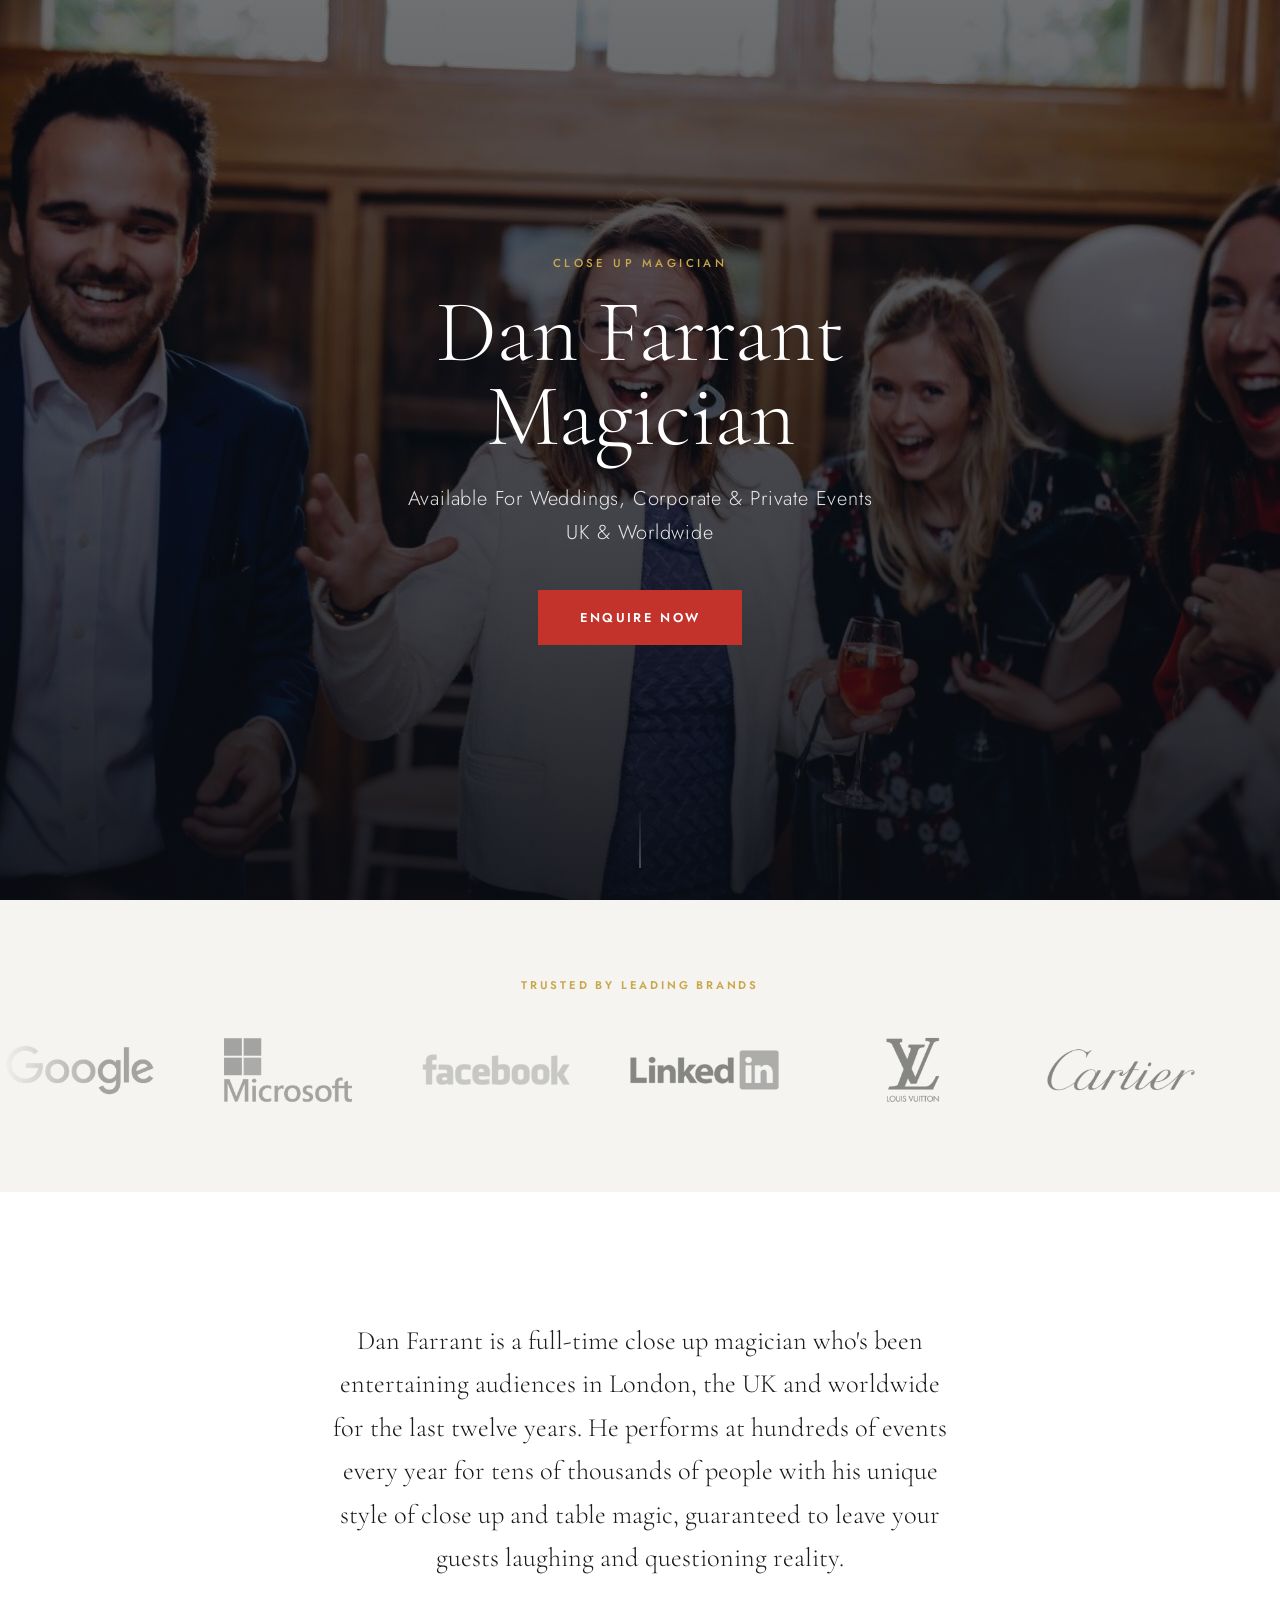
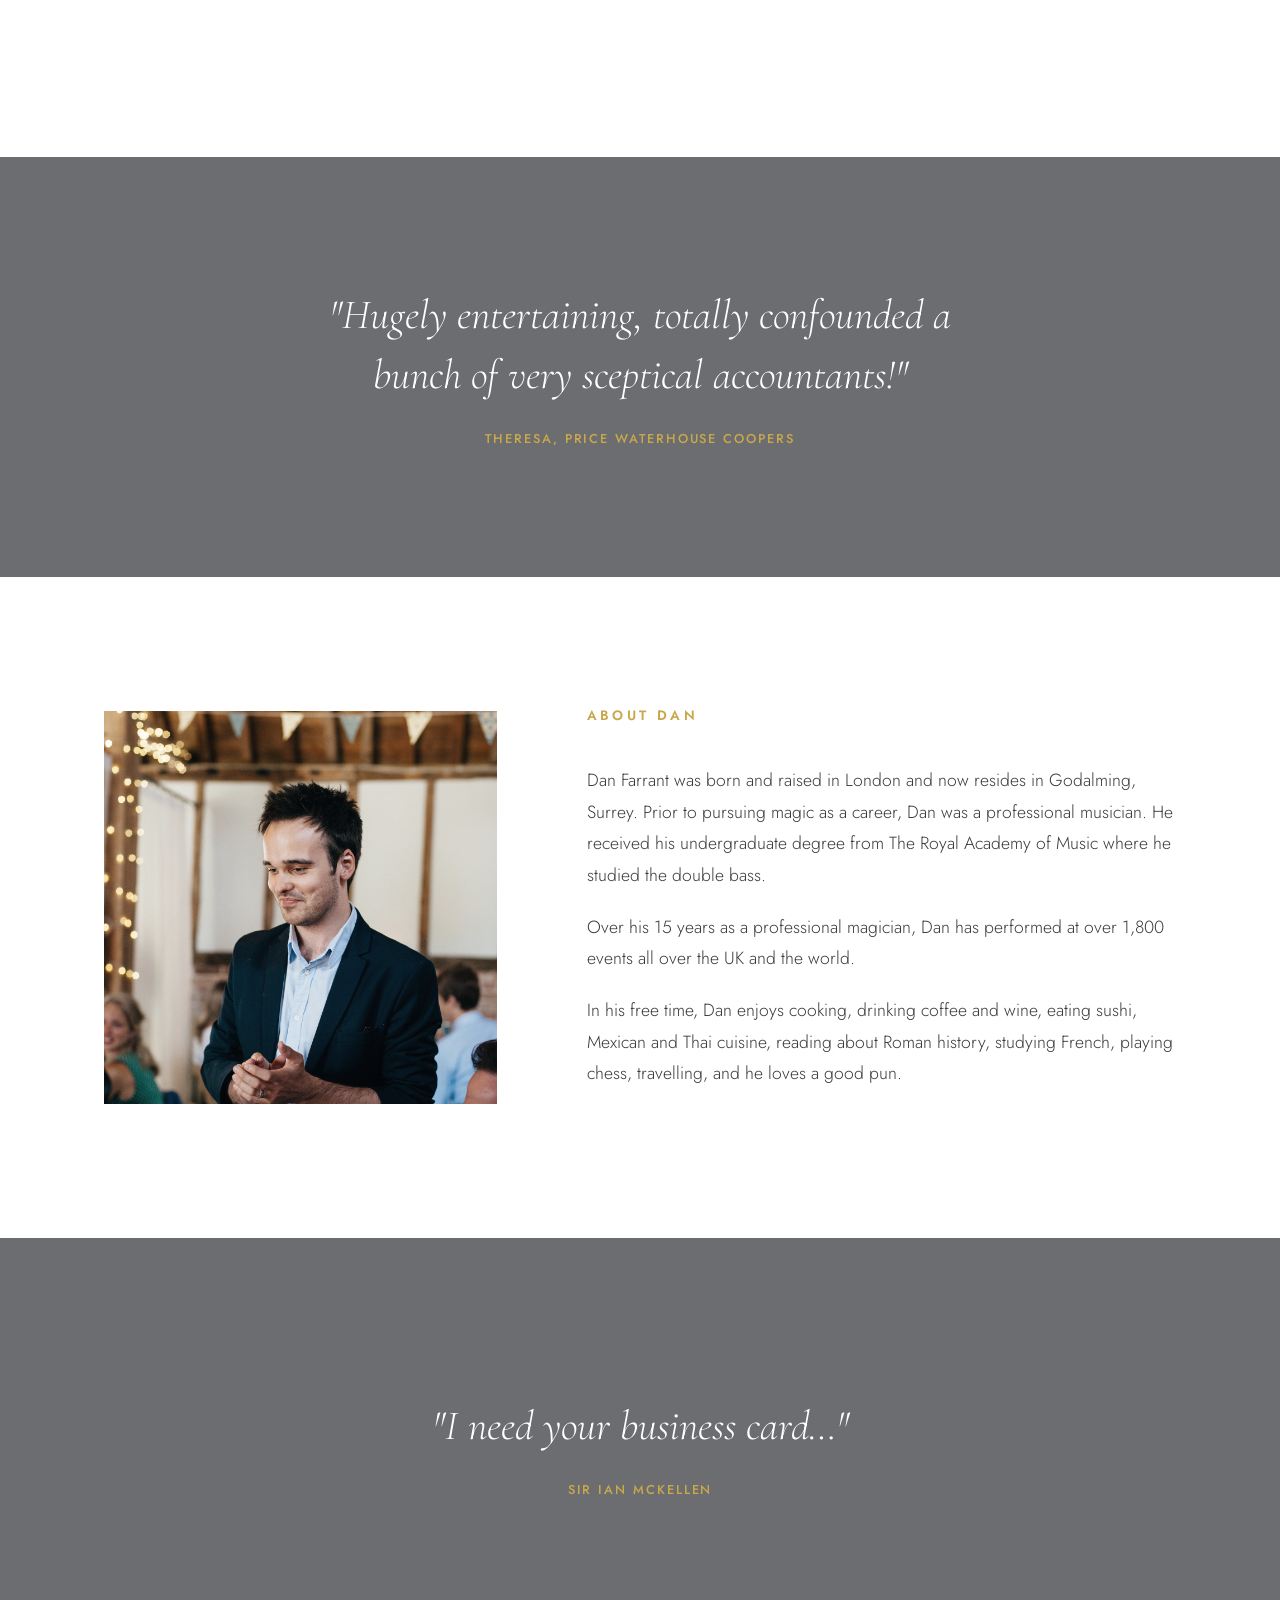
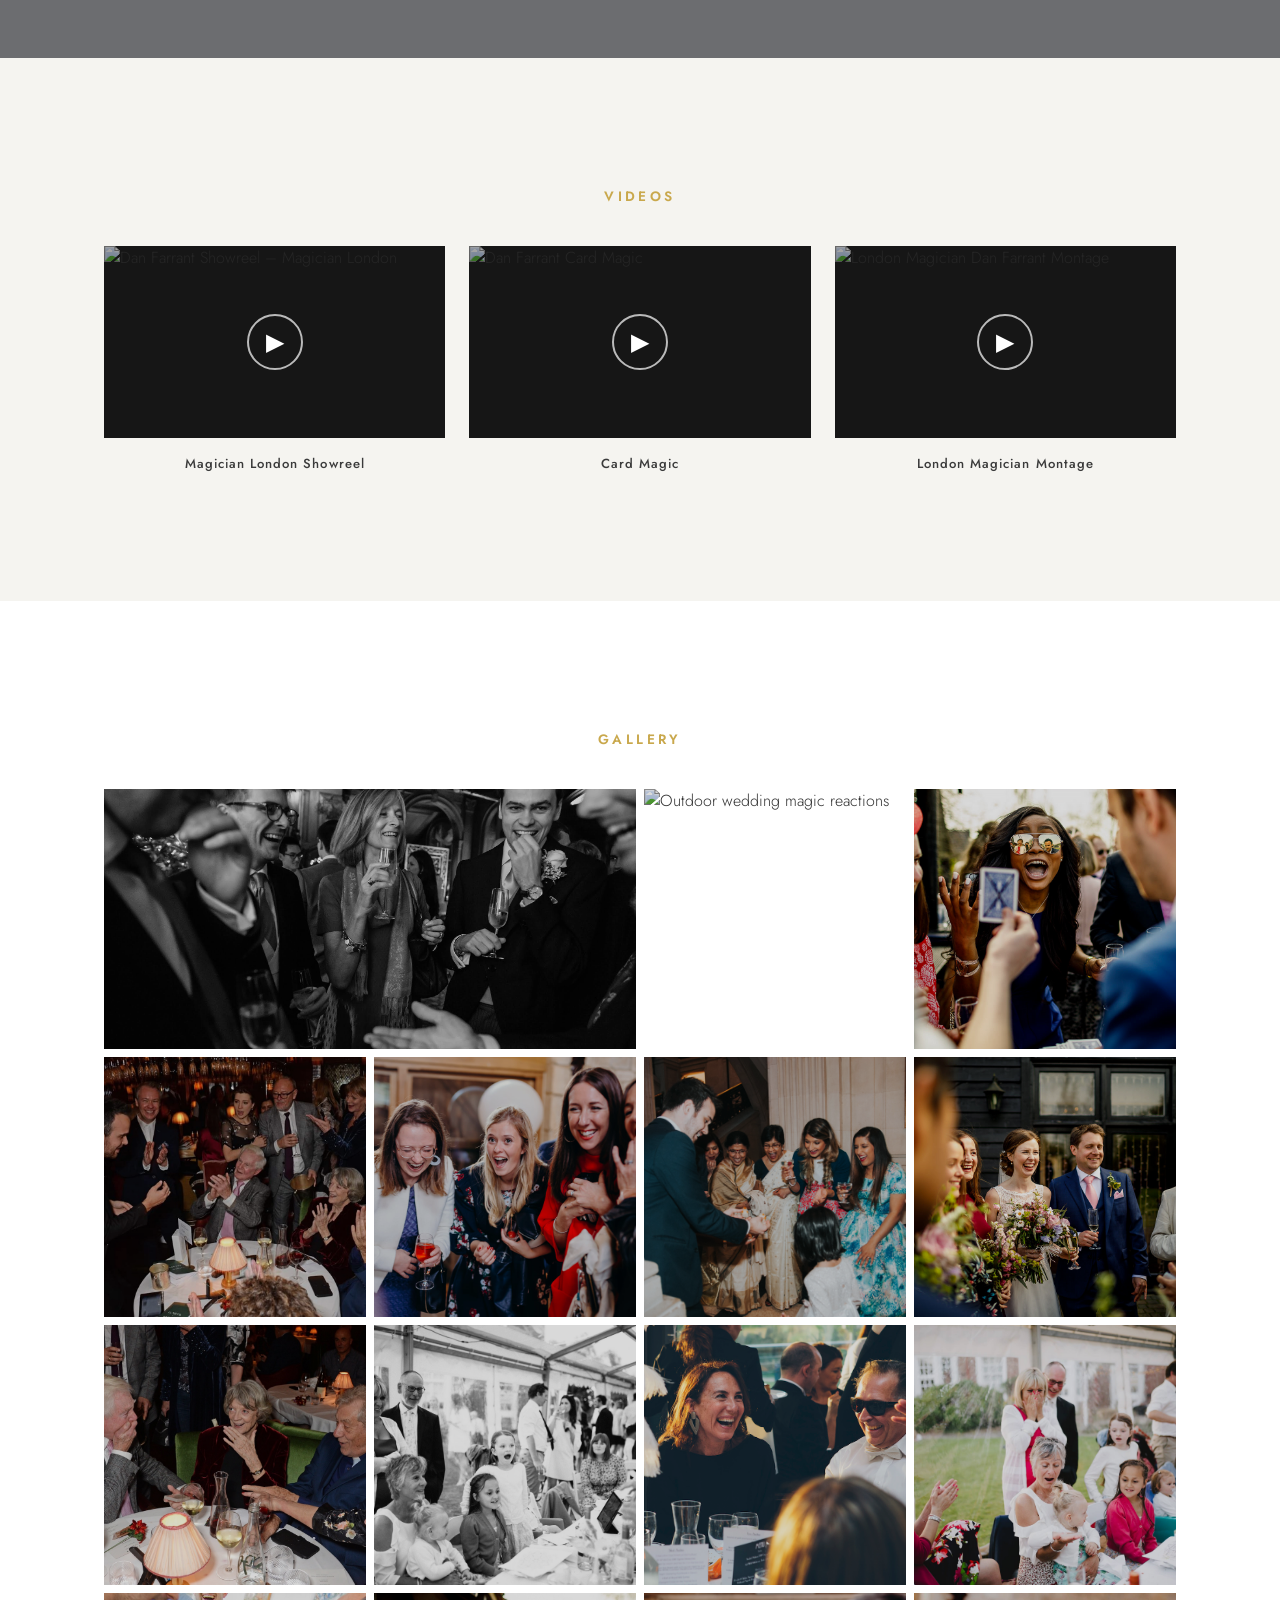
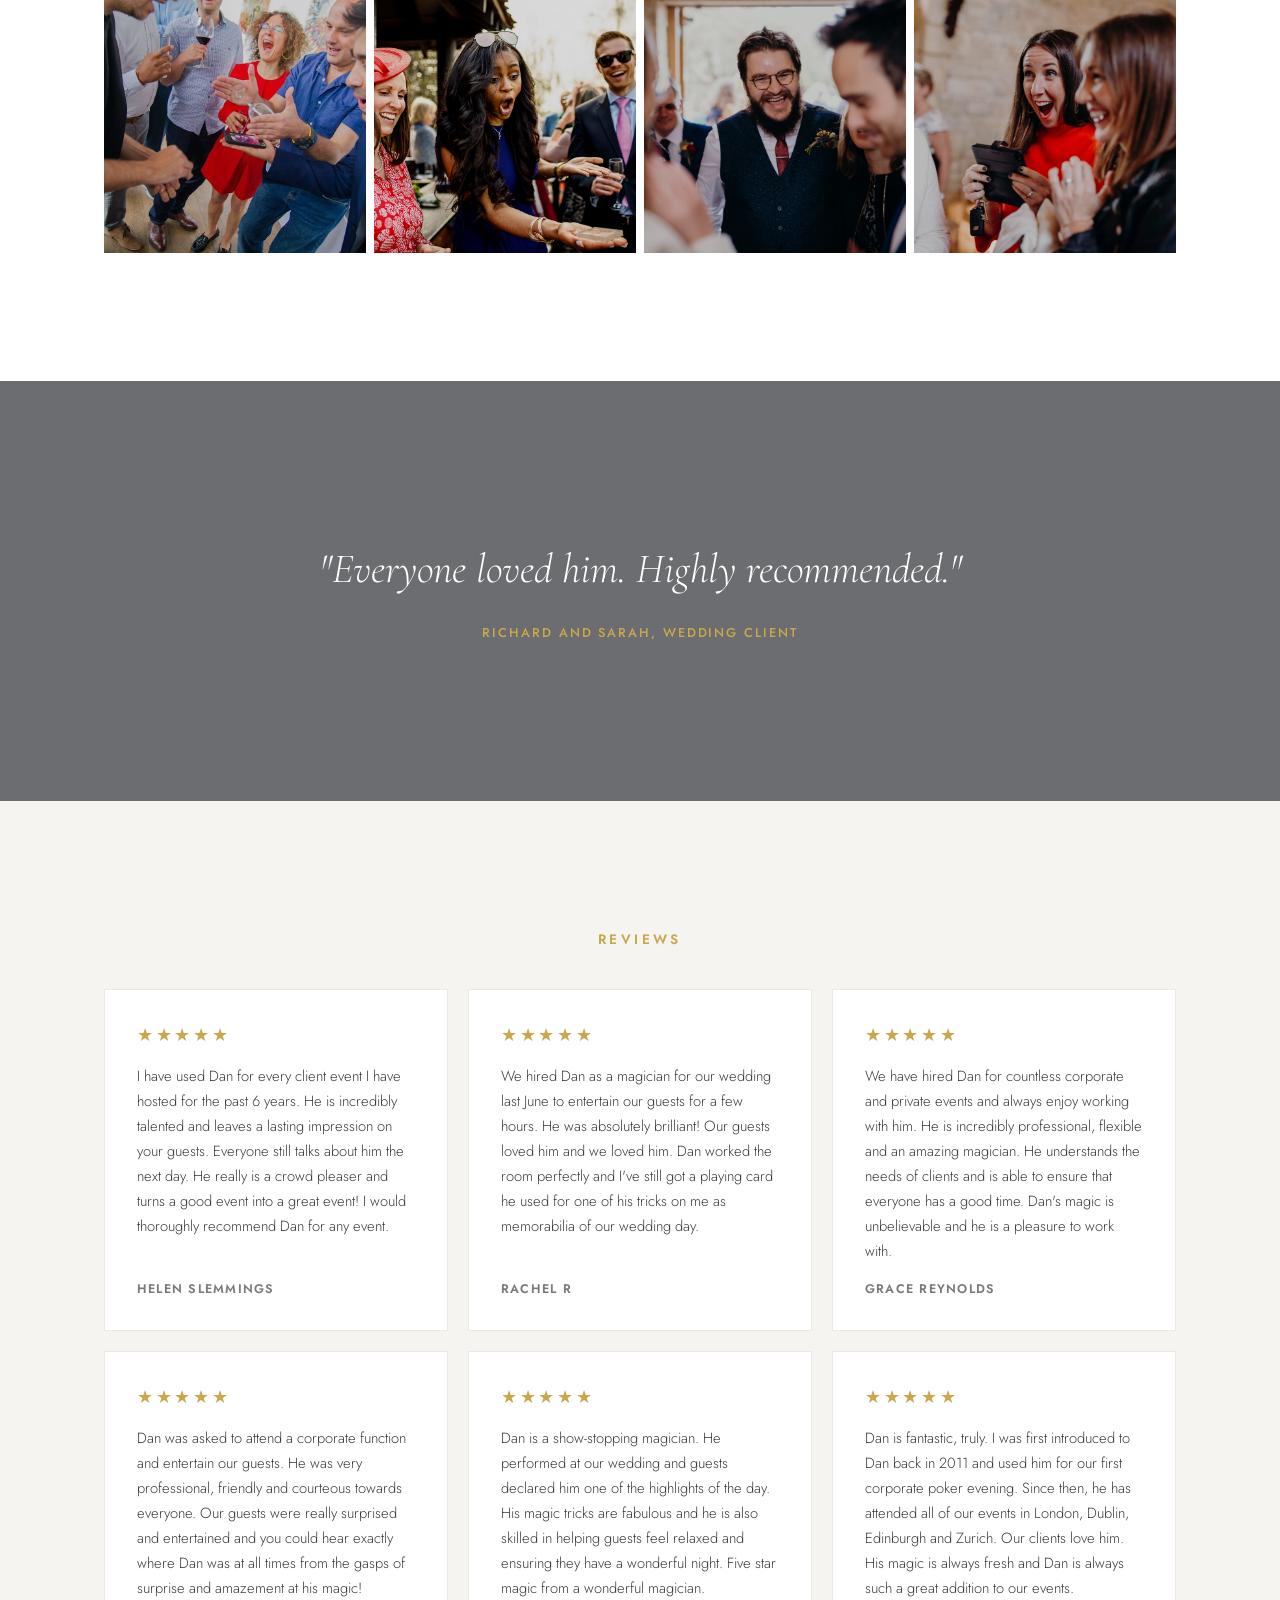
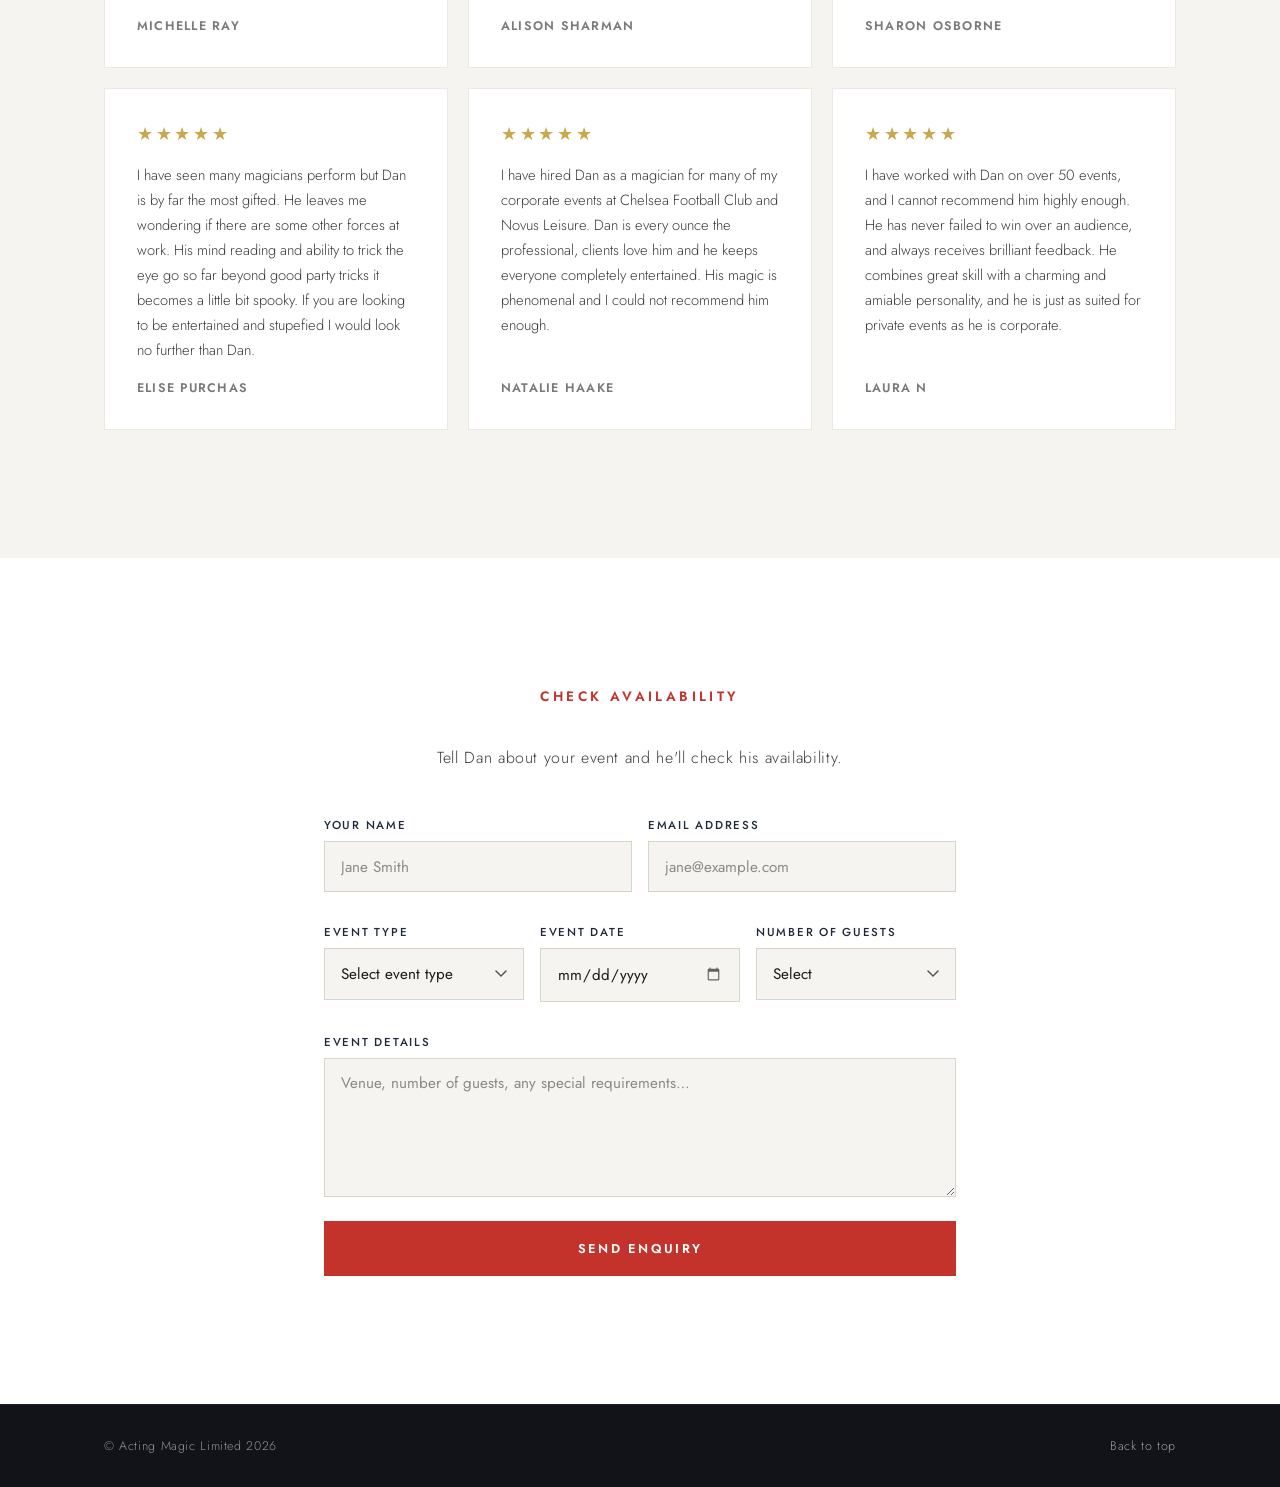
==== commit 9d098302: "Contact form: light section with readable fields, third-person copy; remove Cascade footer credit Co" ====
--- a/index.html
+++ b/index.html
@@ -326,7 +326,7 @@
   <section class="contact" id="contact">
     <div class="container container--narrow">
       <h2 class="section-label section-label--light section-label--center reveal">Check Availability</h2>
-      <p class="contact__intro reveal">Tell me about your event.</p>
+      <p class="contact__intro reveal">Tell Dan about your event and he'll check his availability.</p>
 
       <form class="contact-form reveal" action="/api/contact" method="POST" novalidate>
         <div class="contact-form__row">
@@ -368,7 +368,7 @@
           </div>
         </div>
         <div class="contact-form__field">
-          <label for="message">Tell me about your event</label>
+          <label for="message">Event details</label>
           <textarea id="message" name="message" rows="5" placeholder="Venue, number of guests, any special requirements…"></textarea>
         </div>
         <button type="submit" class="btn btn--primary btn--full">Send Enquiry</button>
@@ -381,7 +381,7 @@
     <div class="container footer__inner">
       <p class="footer__copy">&copy; Acting Magic Limited <span id="year"></span></p>
       <p class="footer__links">
-        <a href="#top">Back to top</a> | Site by <a href="https://cascadeleads.com" target="_blank" rel="noopener">Cascade</a>
+        <a href="#top">Back to top</a>
       </p>
     </div>
   </footer>
--- a/style.css
+++ b/style.css
@@ -694,14 +694,14 @@
 
 /* ─── CONTACT ─────────────────────────────────────────────── */
 .contact {
-  background: var(--c-navy);
+  background: var(--c-white);
   padding-block: clamp(5rem, 10vw, 9rem);
 }
-.contact .section-label { color: var(--c-gold); }
+.contact .section-label { color: var(--c-red); }
 .contact__intro {
   text-align: center;
   font-size: 1rem;
-  color: rgba(255,255,255,0.6);
+  color: var(--c-text);
   margin-bottom: 3rem;
   letter-spacing: 0.04em;
 }
@@ -726,17 +726,17 @@
   font-weight: 500;
   letter-spacing: 0.15em;
   text-transform: uppercase;
-  color: rgba(255,255,255,0.65);
+  color: var(--c-navy);
 }
 .contact-form__field input,
 .contact-form__field select,
 .contact-form__field textarea {
   font-family: var(--ff-body);
   font-size: 0.95rem;
-  font-weight: 300;
-  color: var(--c-white);
-  background: rgba(255,255,255,0.06);
-  border: 1px solid rgba(255,255,255,0.14);
+  font-weight: 400;
+  color: var(--c-ink);
+  background-color: var(--c-mist);
+  border: 1px solid #d9d4ca;
   padding: 0.85rem 1rem;
   outline: none;
   transition: border-color 0.2s, background 0.2s;
@@ -745,22 +745,22 @@
   border-radius: 0;
 }
 .contact-form__field select {
-  background-image: url("data:image/svg+xml,%3Csvg xmlns='http://www.w3.org/2000/svg' width='12' height='8' viewBox='0 0 12 8'%3E%3Cpath d='M1 1l5 5 5-5' stroke='rgba(255,255,255,0.4)' stroke-width='1.5' fill='none' stroke-linecap='round'/%3E%3C/svg%3E");
+  background-image: url("data:image/svg+xml,%3Csvg xmlns='http://www.w3.org/2000/svg' width='12' height='8' viewBox='0 0 12 8'%3E%3Cpath d='M1 1l5 5 5-5' stroke='%23555' stroke-width='1.5' fill='none' stroke-linecap='round'/%3E%3C/svg%3E");
   background-repeat: no-repeat;
   background-position: right 1rem center;
   padding-right: 2.5rem;
 }
-.contact-form__field select option { background: var(--c-navy); color: var(--c-white); }
+.contact-form__field select option { background: var(--c-white); color: var(--c-ink); }
 .contact-form__field input:focus,
 .contact-form__field select:focus,
 .contact-form__field textarea:focus {
   border-color: var(--c-gold);
-  background: rgba(255,255,255,0.08);
+  background-color: var(--c-white);
 }
 .contact-form__field input::placeholder,
-.contact-form__field textarea::placeholder { color: rgba(255,255,255,0.4); }
+.contact-form__field textarea::placeholder { color: #8a8a8a; }
 .contact-form__field input[type="date"]::-webkit-calendar-picker-indicator {
-  filter: invert(0.5);
+  opacity: 0.6;
 }
 .contact-form__field textarea { resize: vertical; min-height: 130px; }
 .contact-form .btn--primary {
@@ -768,15 +768,15 @@
   border-color: var(--c-red);
 }
 .contact-form .btn--primary:hover {
-  background: var(--c-white);
-  color: var(--c-red);
-  border-color: var(--c-white);
+  background: var(--c-navy);
+  color: var(--c-white);
+  border-color: var(--c-navy);
 }
 .contact-form__note {
   text-align: center;
   margin-top: 1rem;
   font-size: 0.78rem;
-  color: rgba(255,255,255,0.3);
+  color: var(--c-text-light);
   letter-spacing: 0.04em;
 }
 
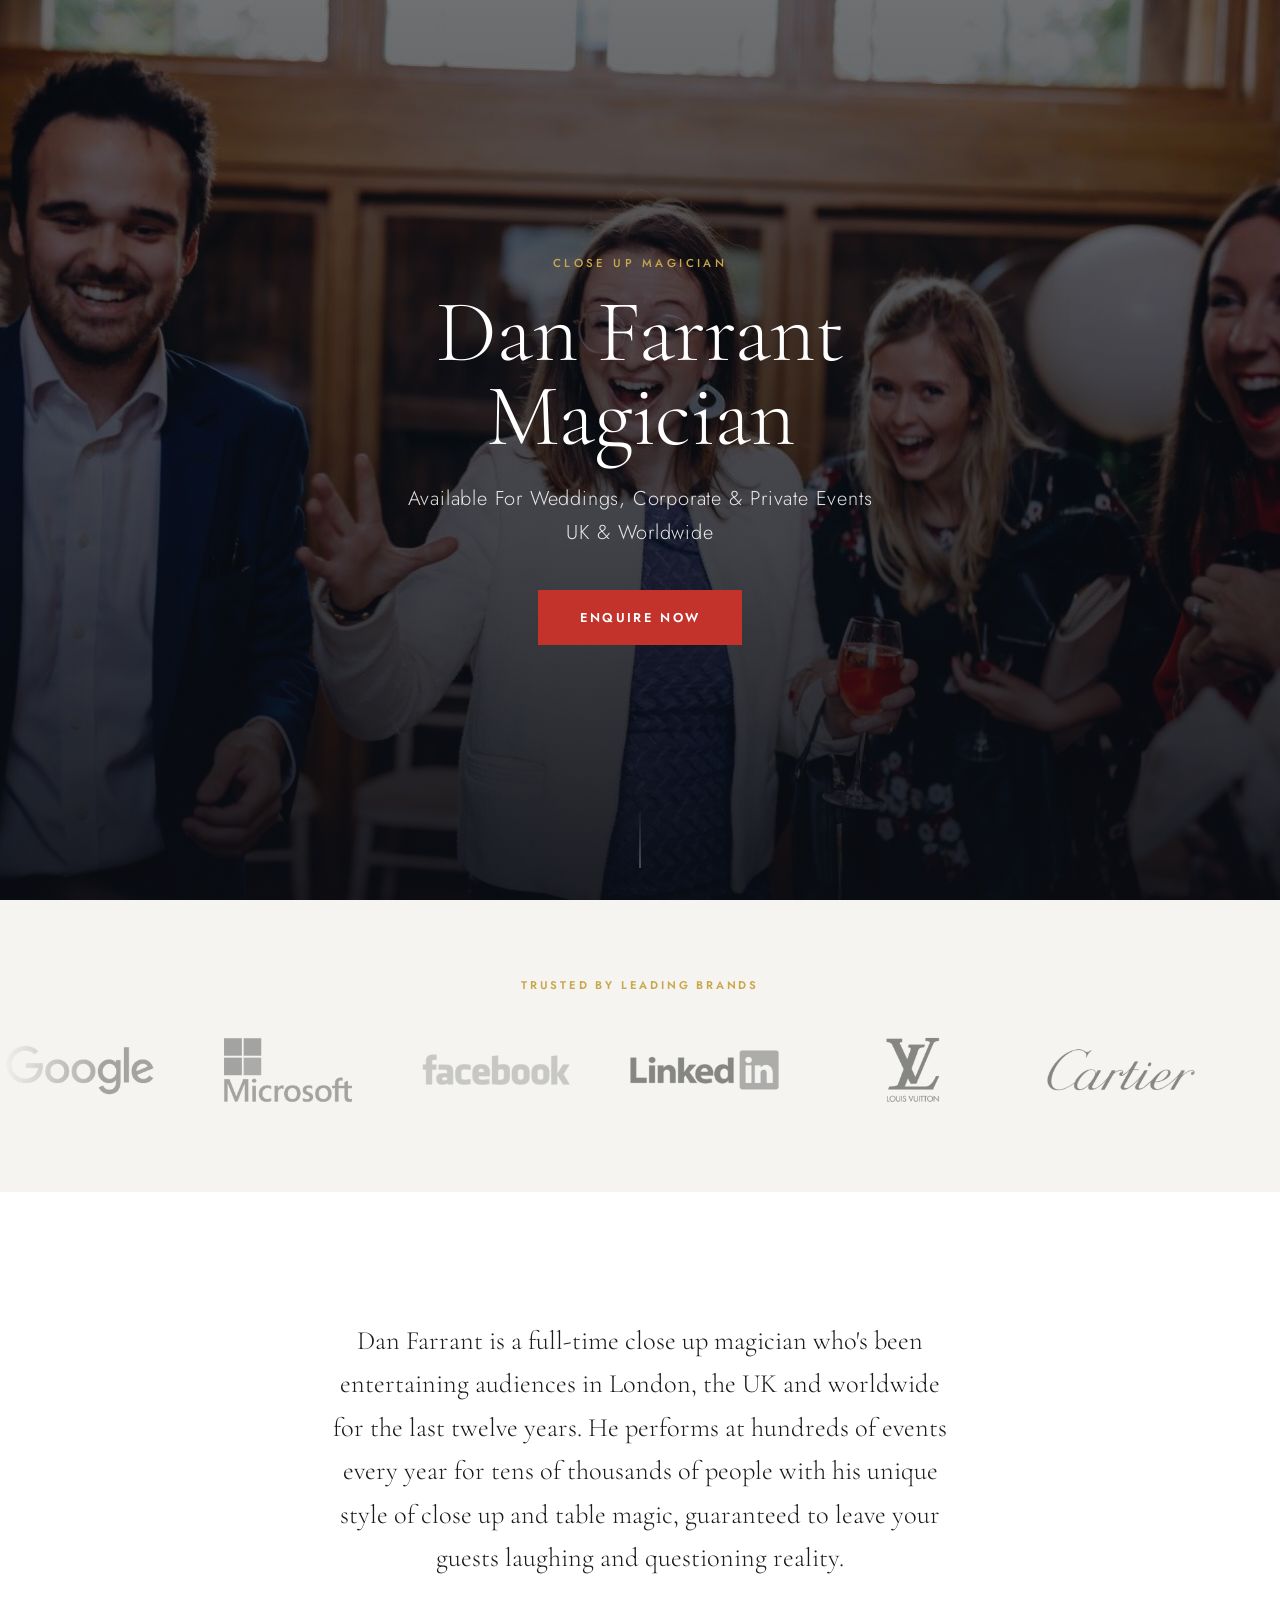
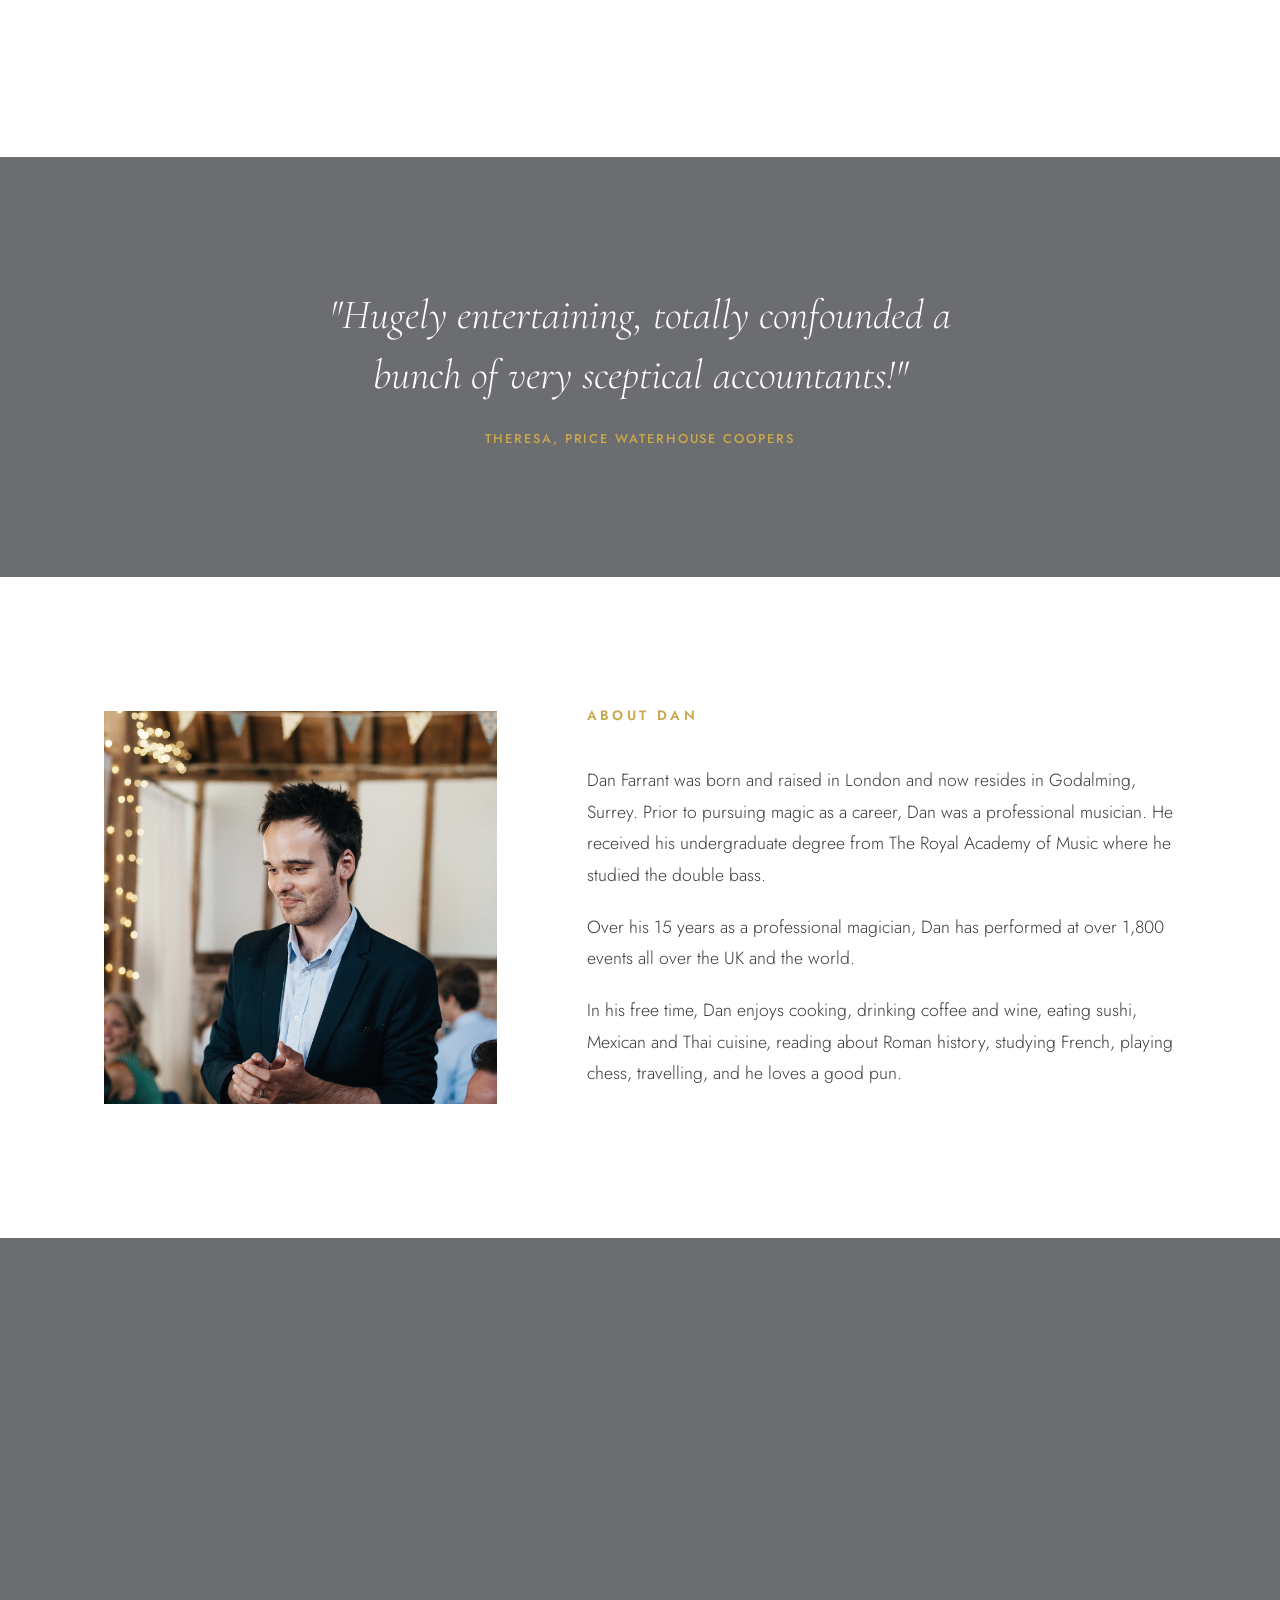
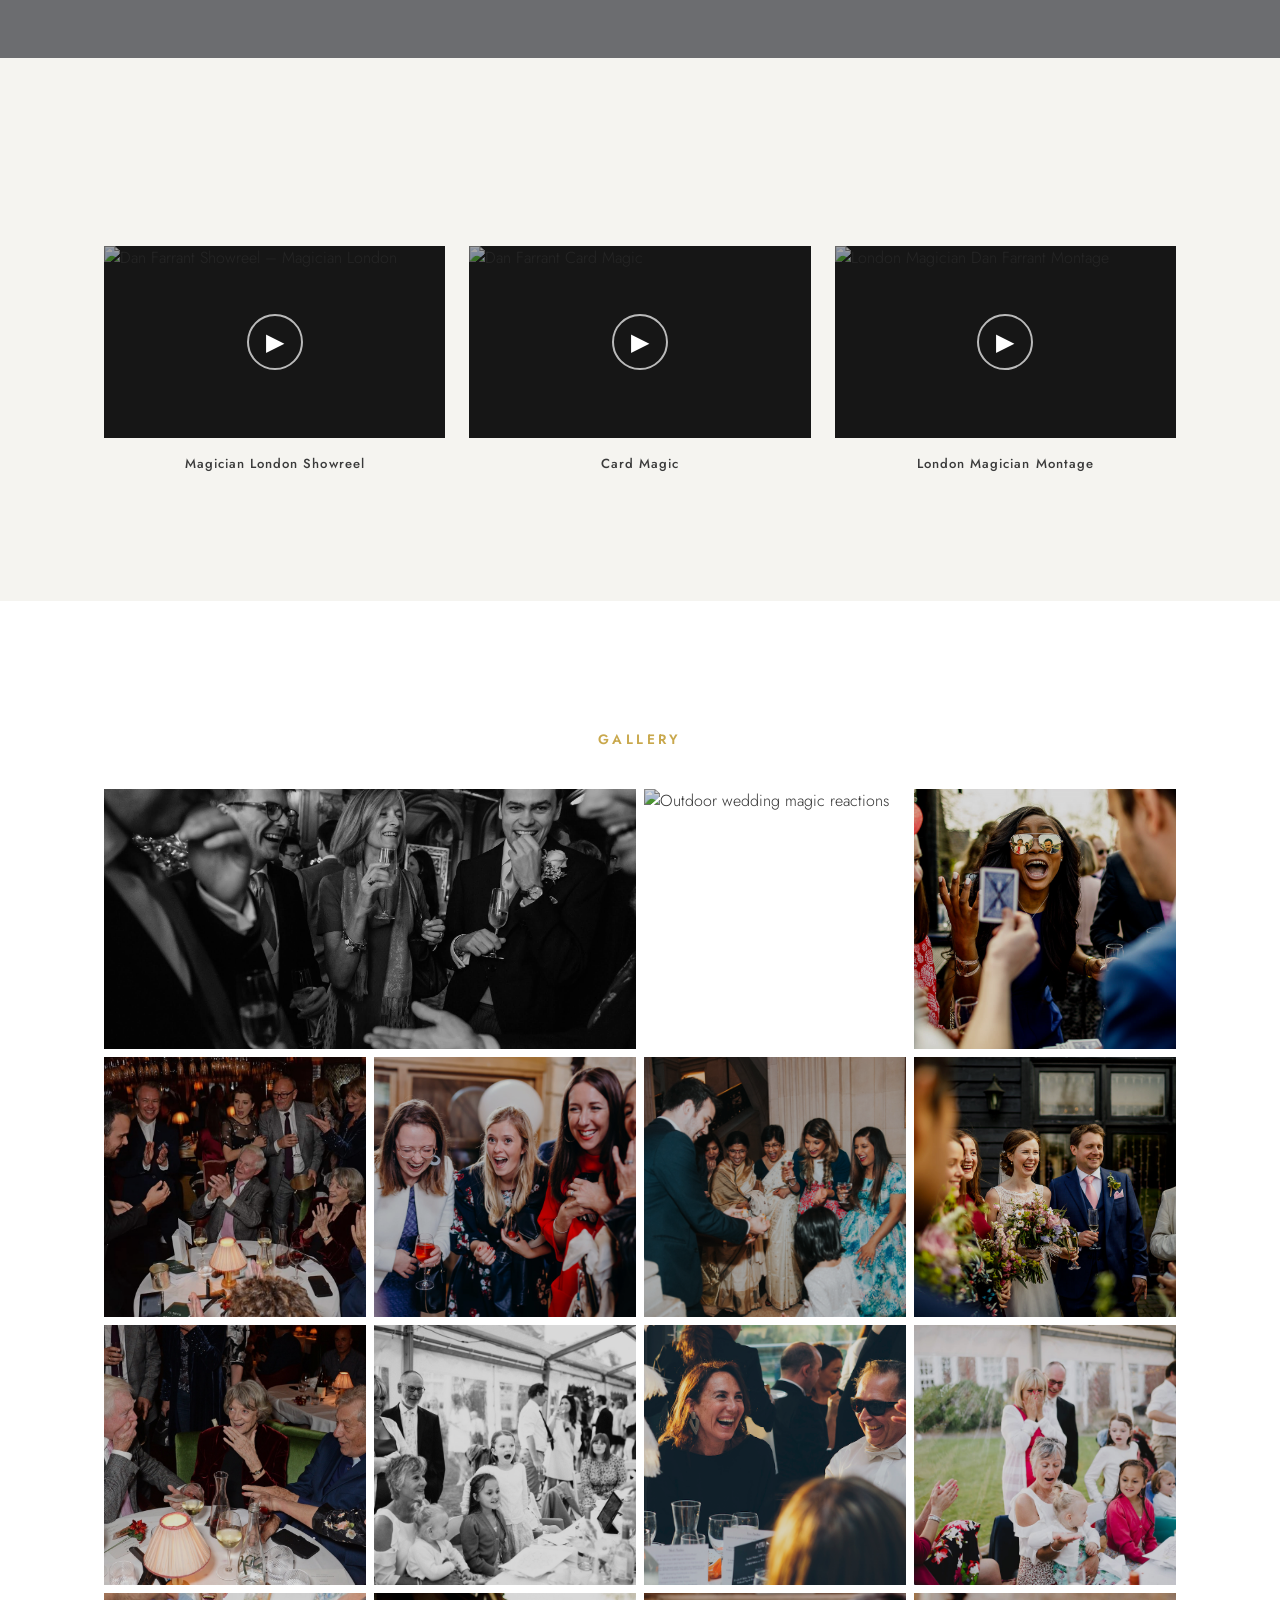
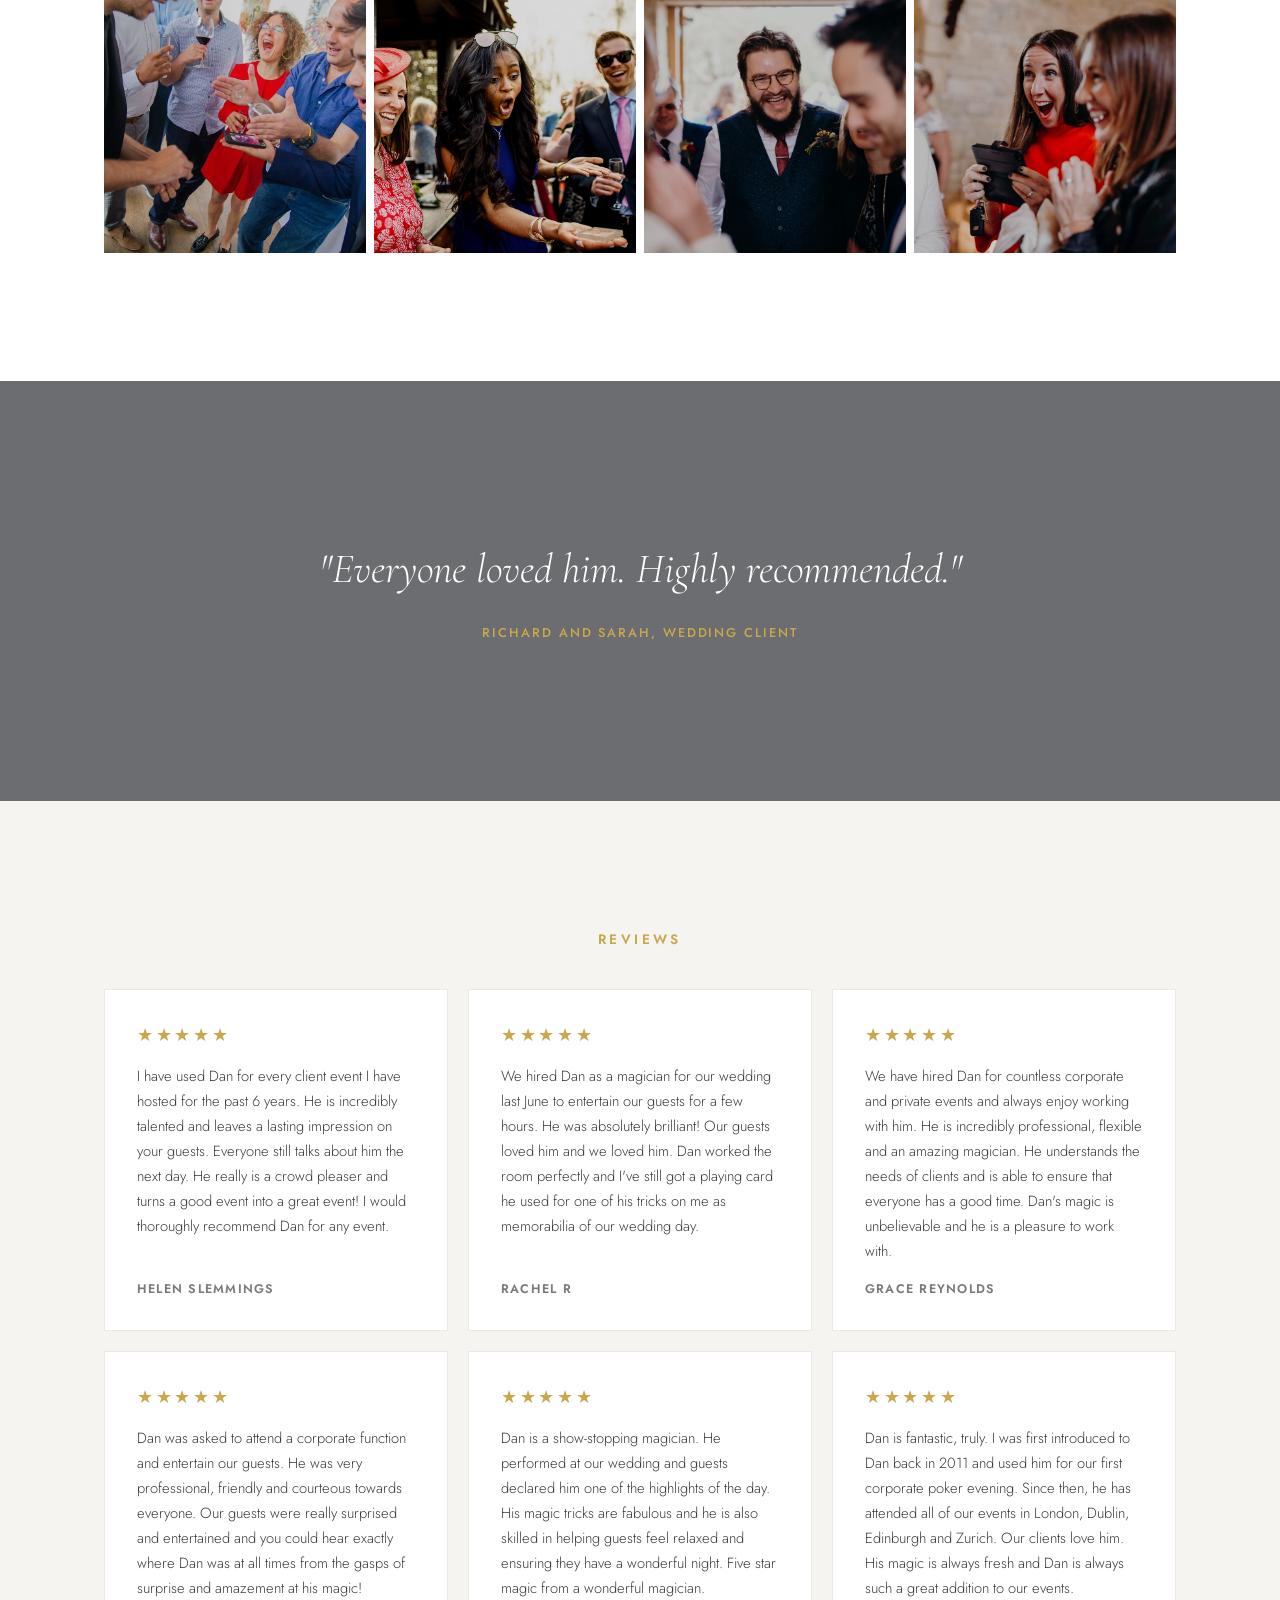
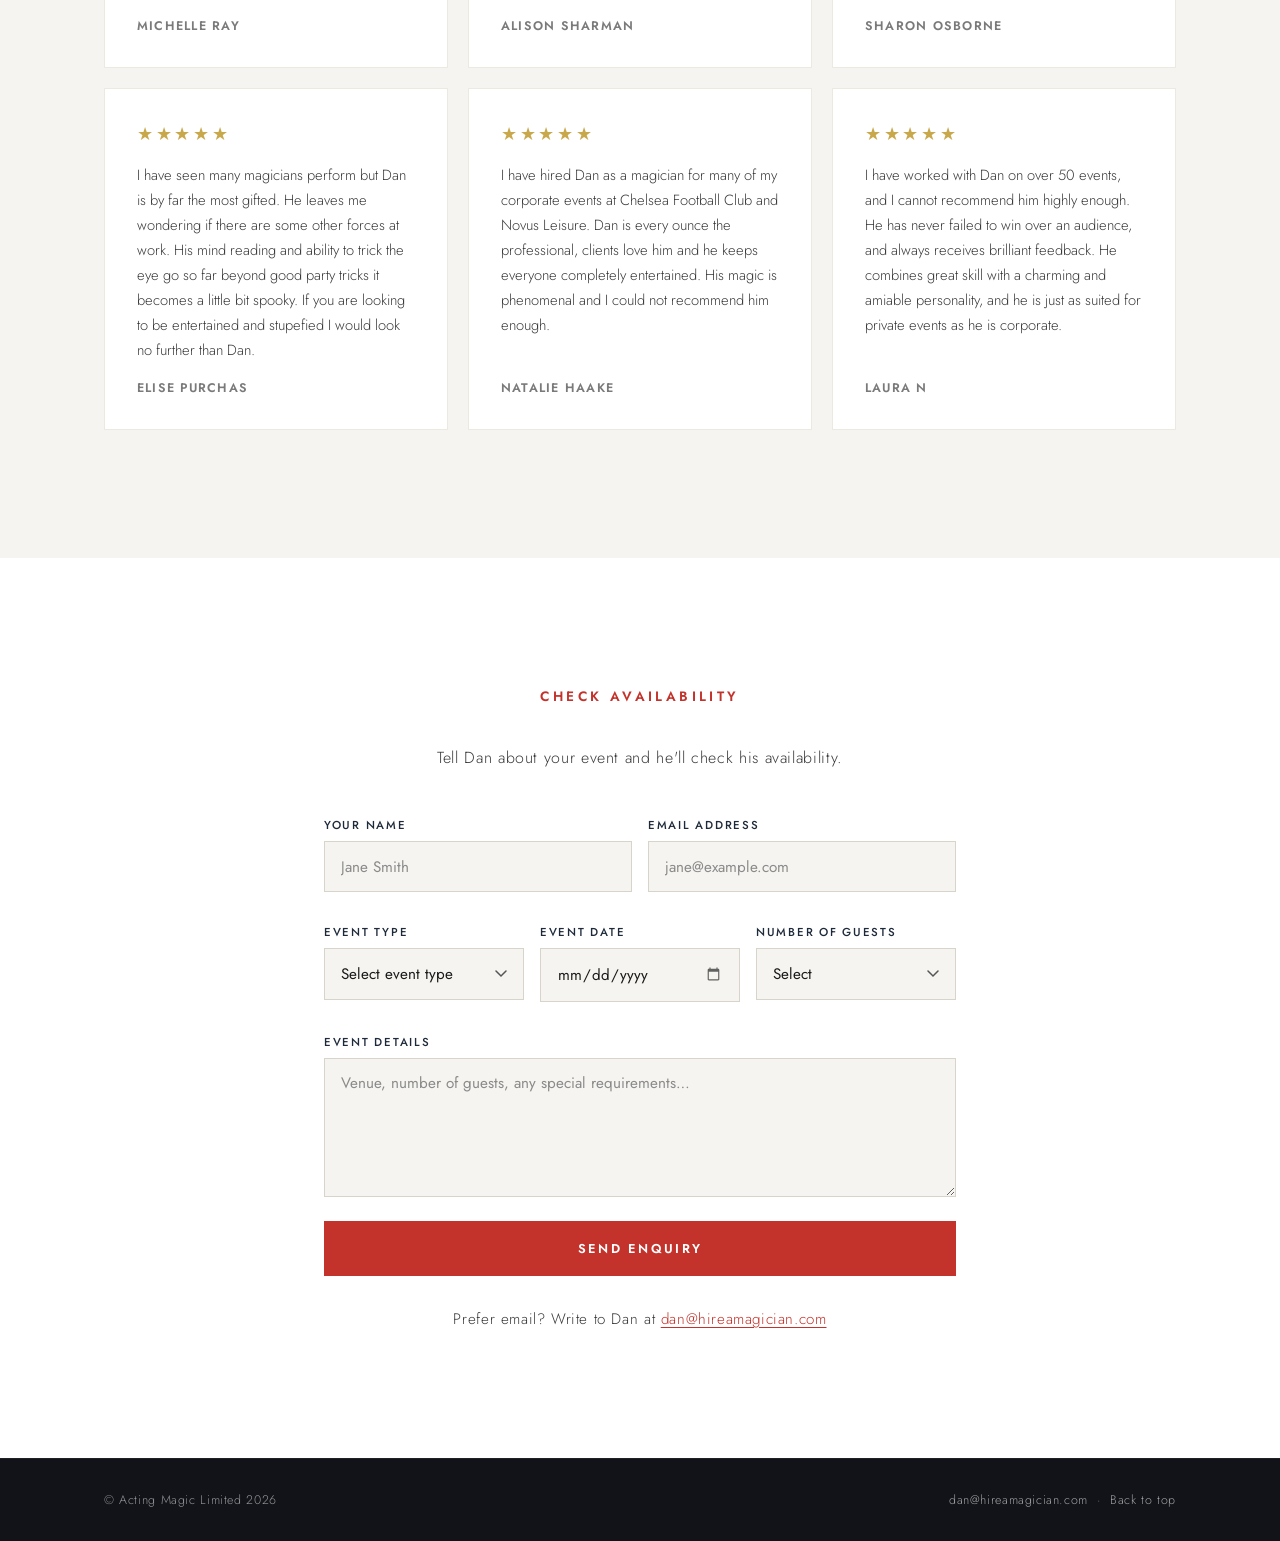
==== commit ac4b51da: "Show Dan's email under the enquiry form and in the footer Co-Authored-By: Claude Opus 5.5 (1M contex" ====
--- a/index.html
+++ b/index.html
@@ -373,6 +373,7 @@
         </div>
         <button type="submit" class="btn btn--primary btn--full">Send Enquiry</button>
       </form>
+      <p class="contact__direct">Prefer email? Write to Dan at <a href="mailto:dan@hireamagician.com">dan@hireamagician.com</a></p>
     </div>
   </section>
 
@@ -381,6 +382,8 @@
     <div class="container footer__inner">
       <p class="footer__copy">&copy; Acting Magic Limited <span id="year"></span></p>
       <p class="footer__links">
+        <a href="mailto:dan@hireamagician.com">dan@hireamagician.com</a>
+        <span aria-hidden="true">&nbsp;·&nbsp;</span>
         <a href="#top">Back to top</a>
       </p>
     </div>
--- a/style.css
+++ b/style.css
@@ -706,6 +706,18 @@
   letter-spacing: 0.04em;
 }
 .contact-form { width: 100%; }
+.contact__direct {
+  text-align: center;
+  margin-top: 2rem;
+  font-size: 0.95rem;
+  color: var(--c-text);
+  letter-spacing: 0.04em;
+}
+.contact__direct a {
+  color: var(--c-red);
+  text-decoration: underline;
+  text-underline-offset: 3px;
+}
 .contact-form__row {
   display: grid;
   grid-template-columns: 1fr 1fr;
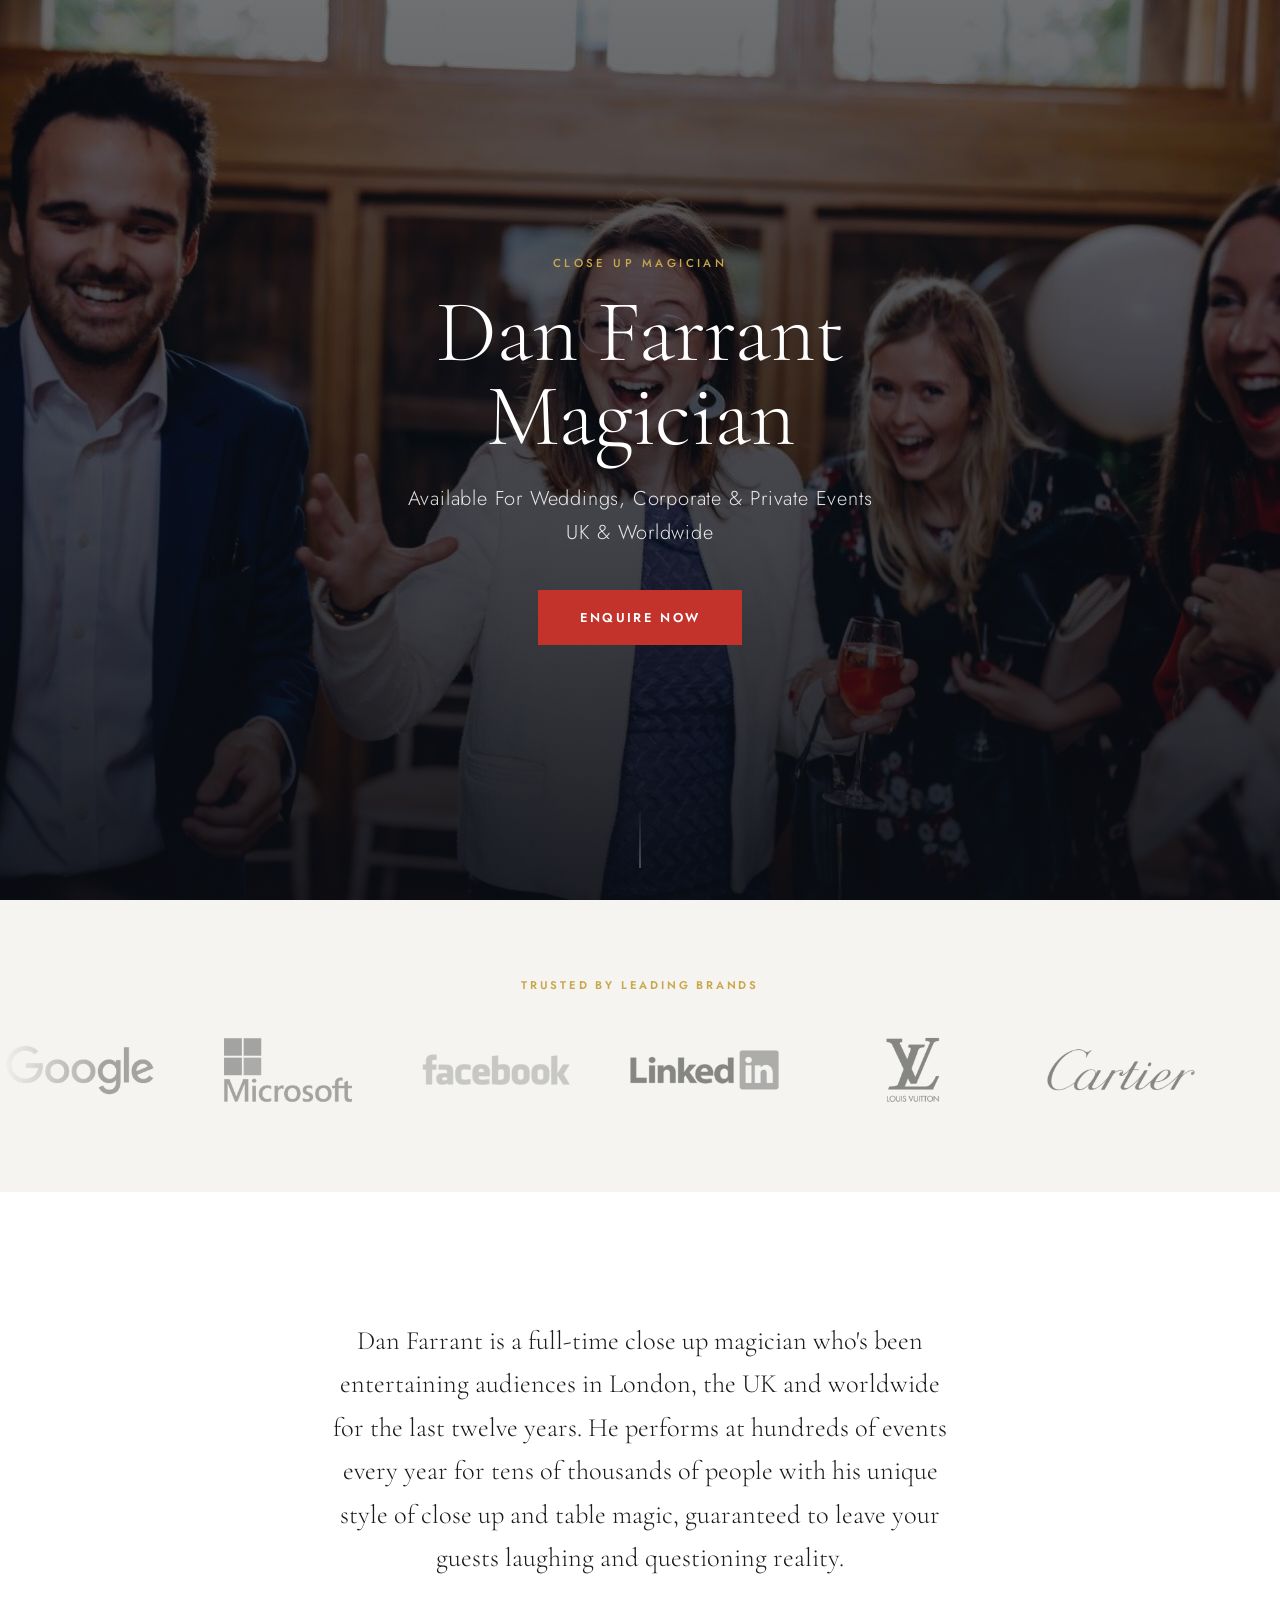
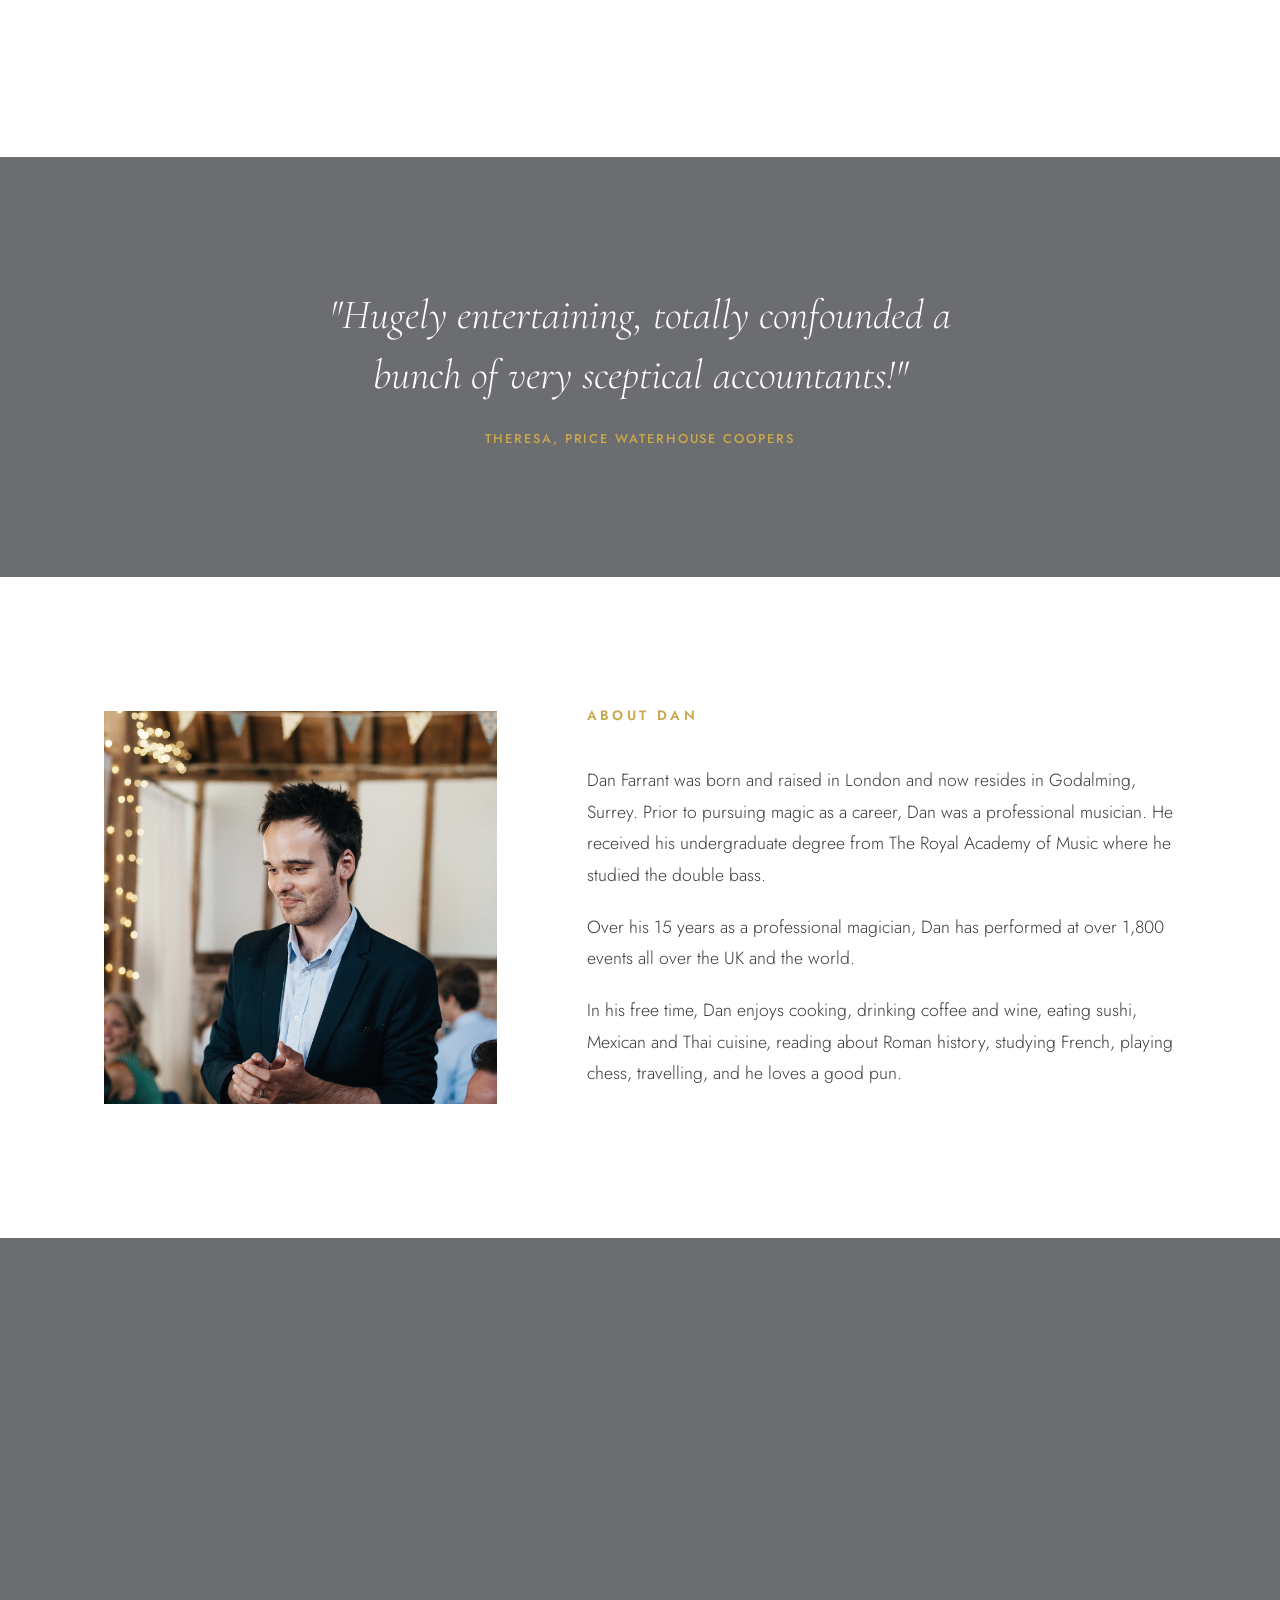
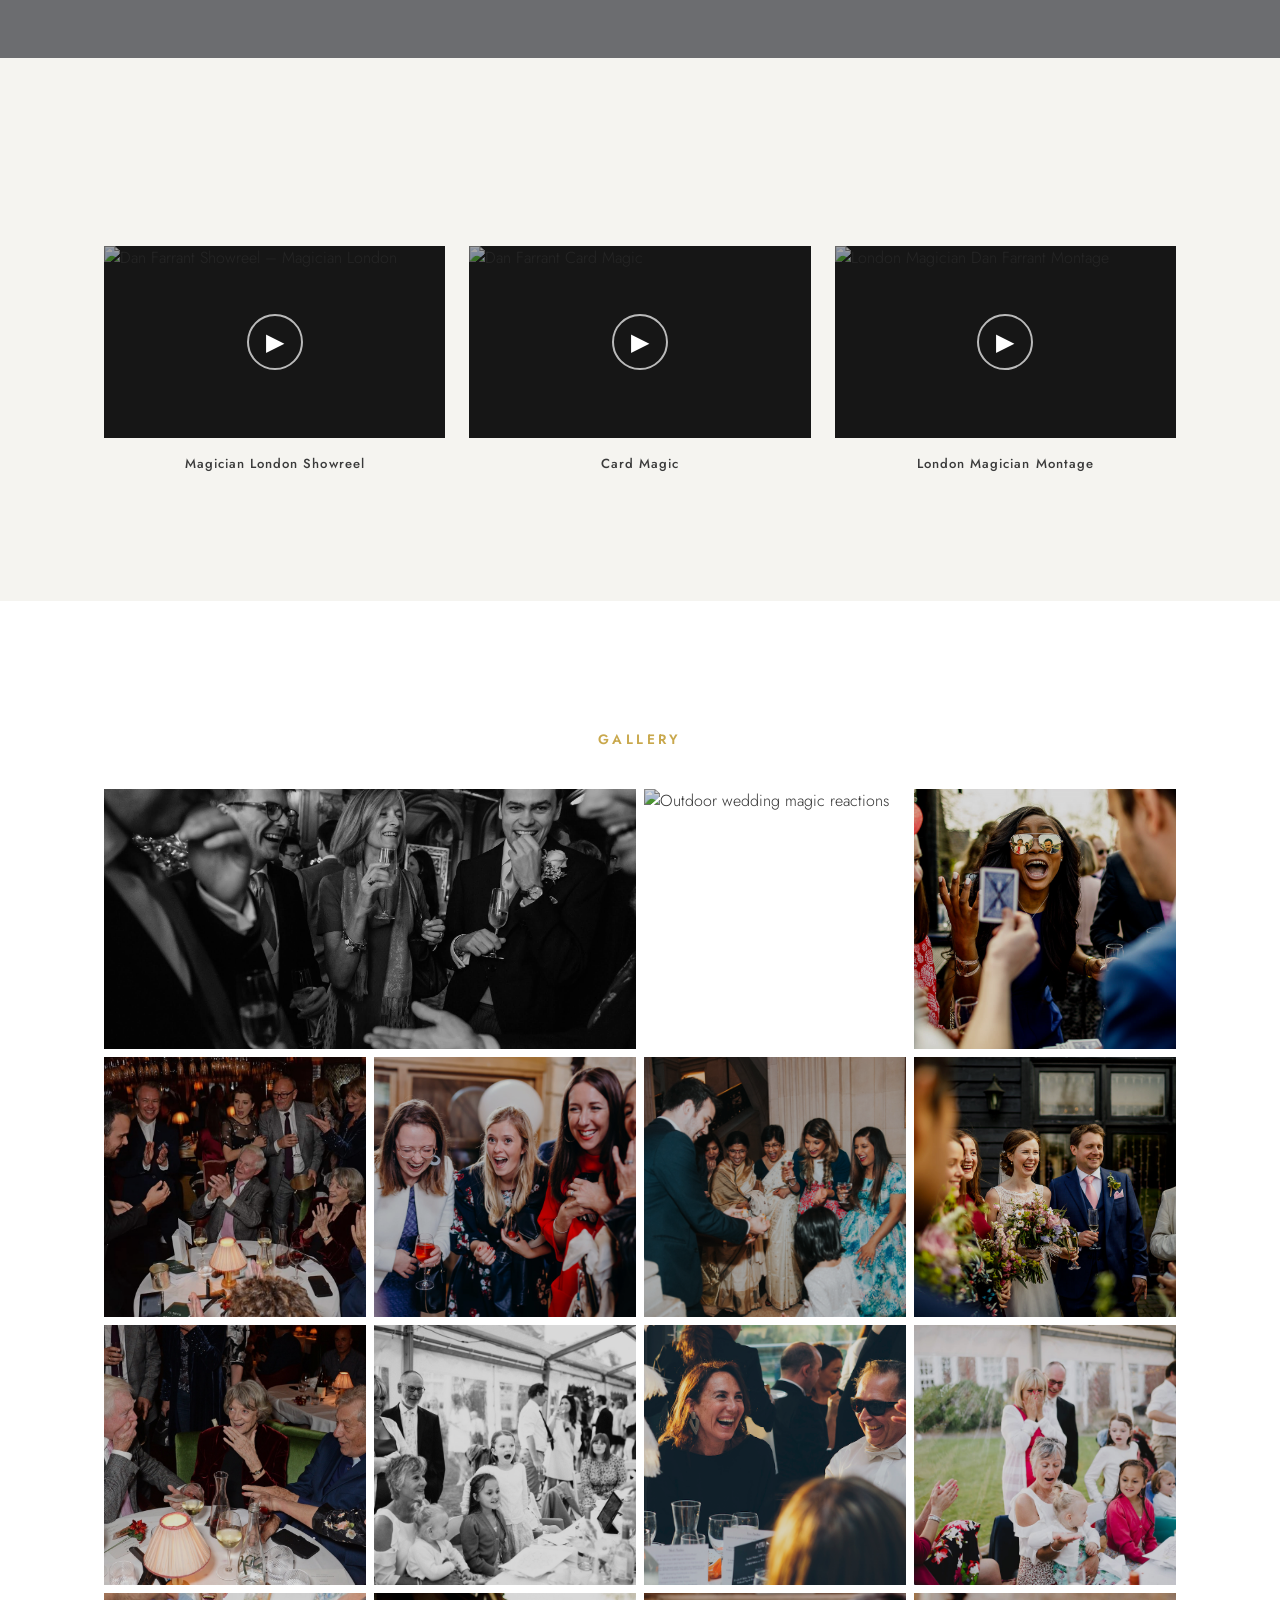
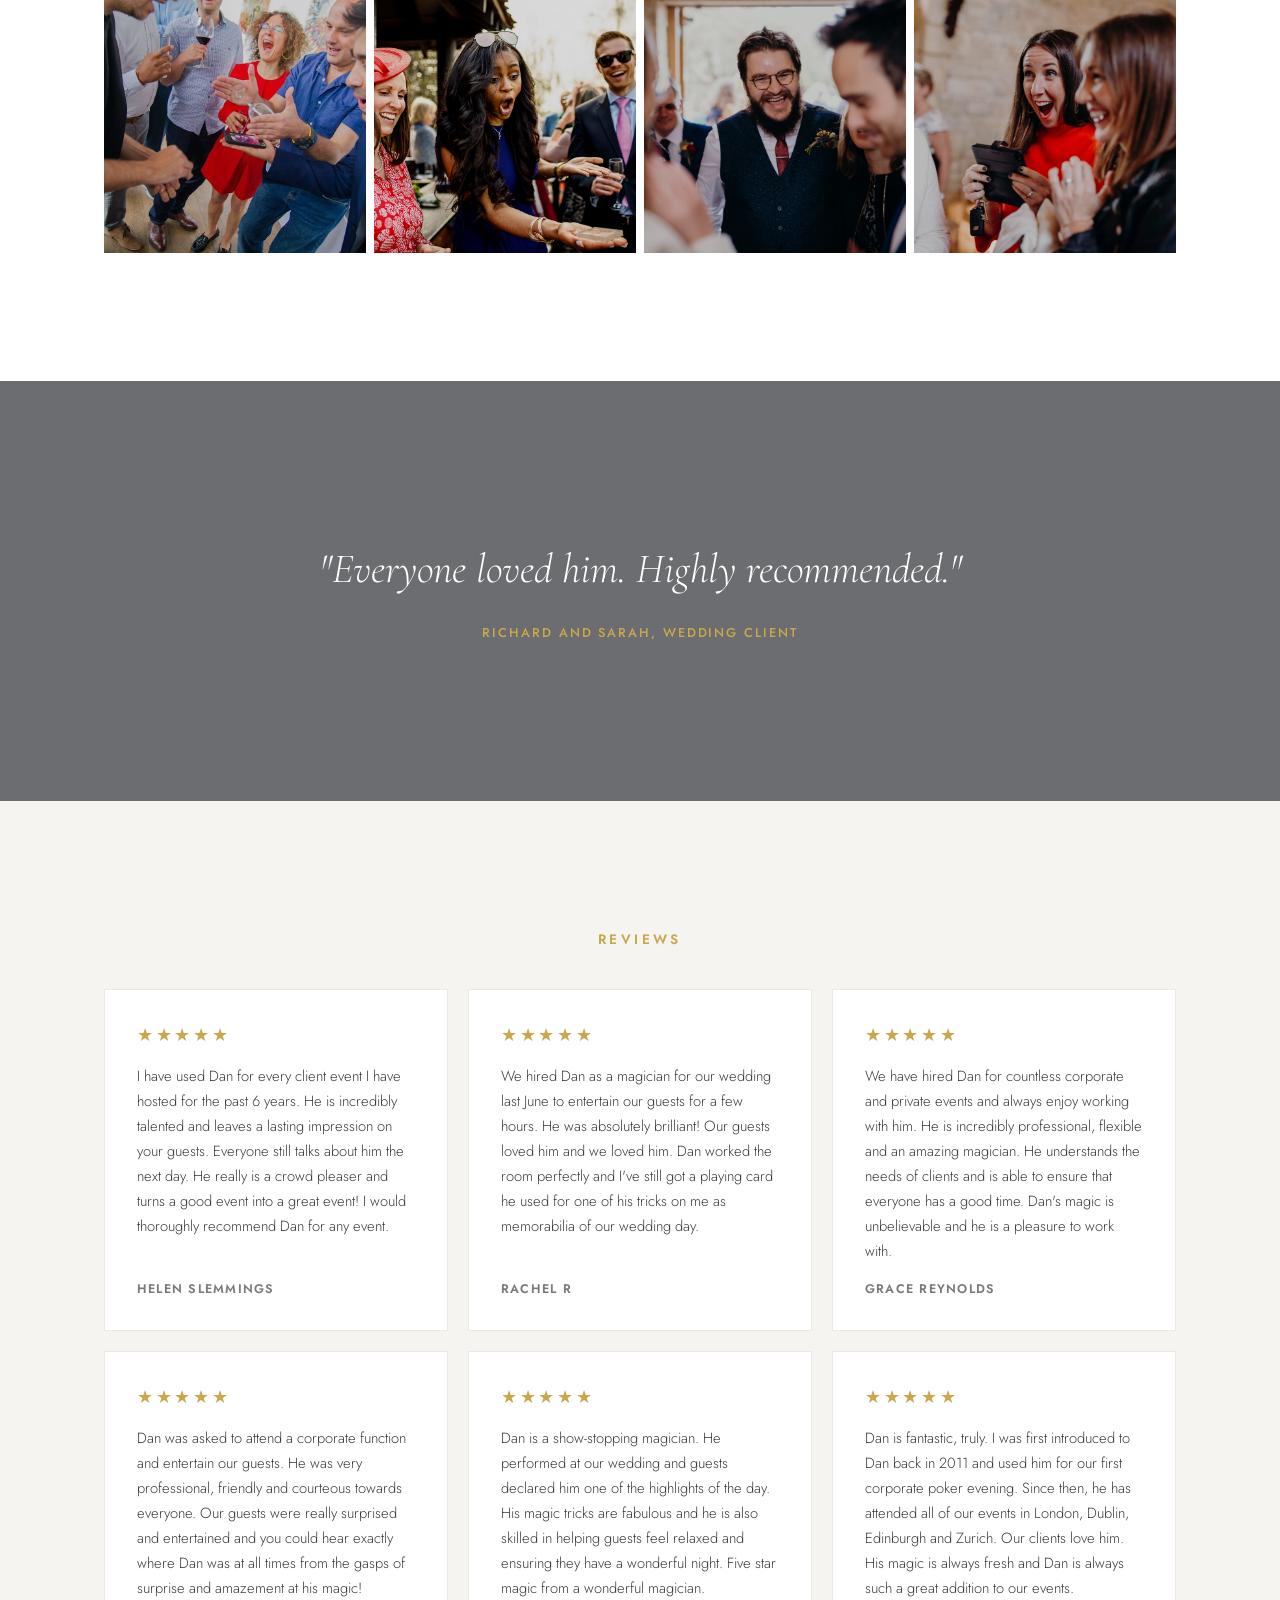
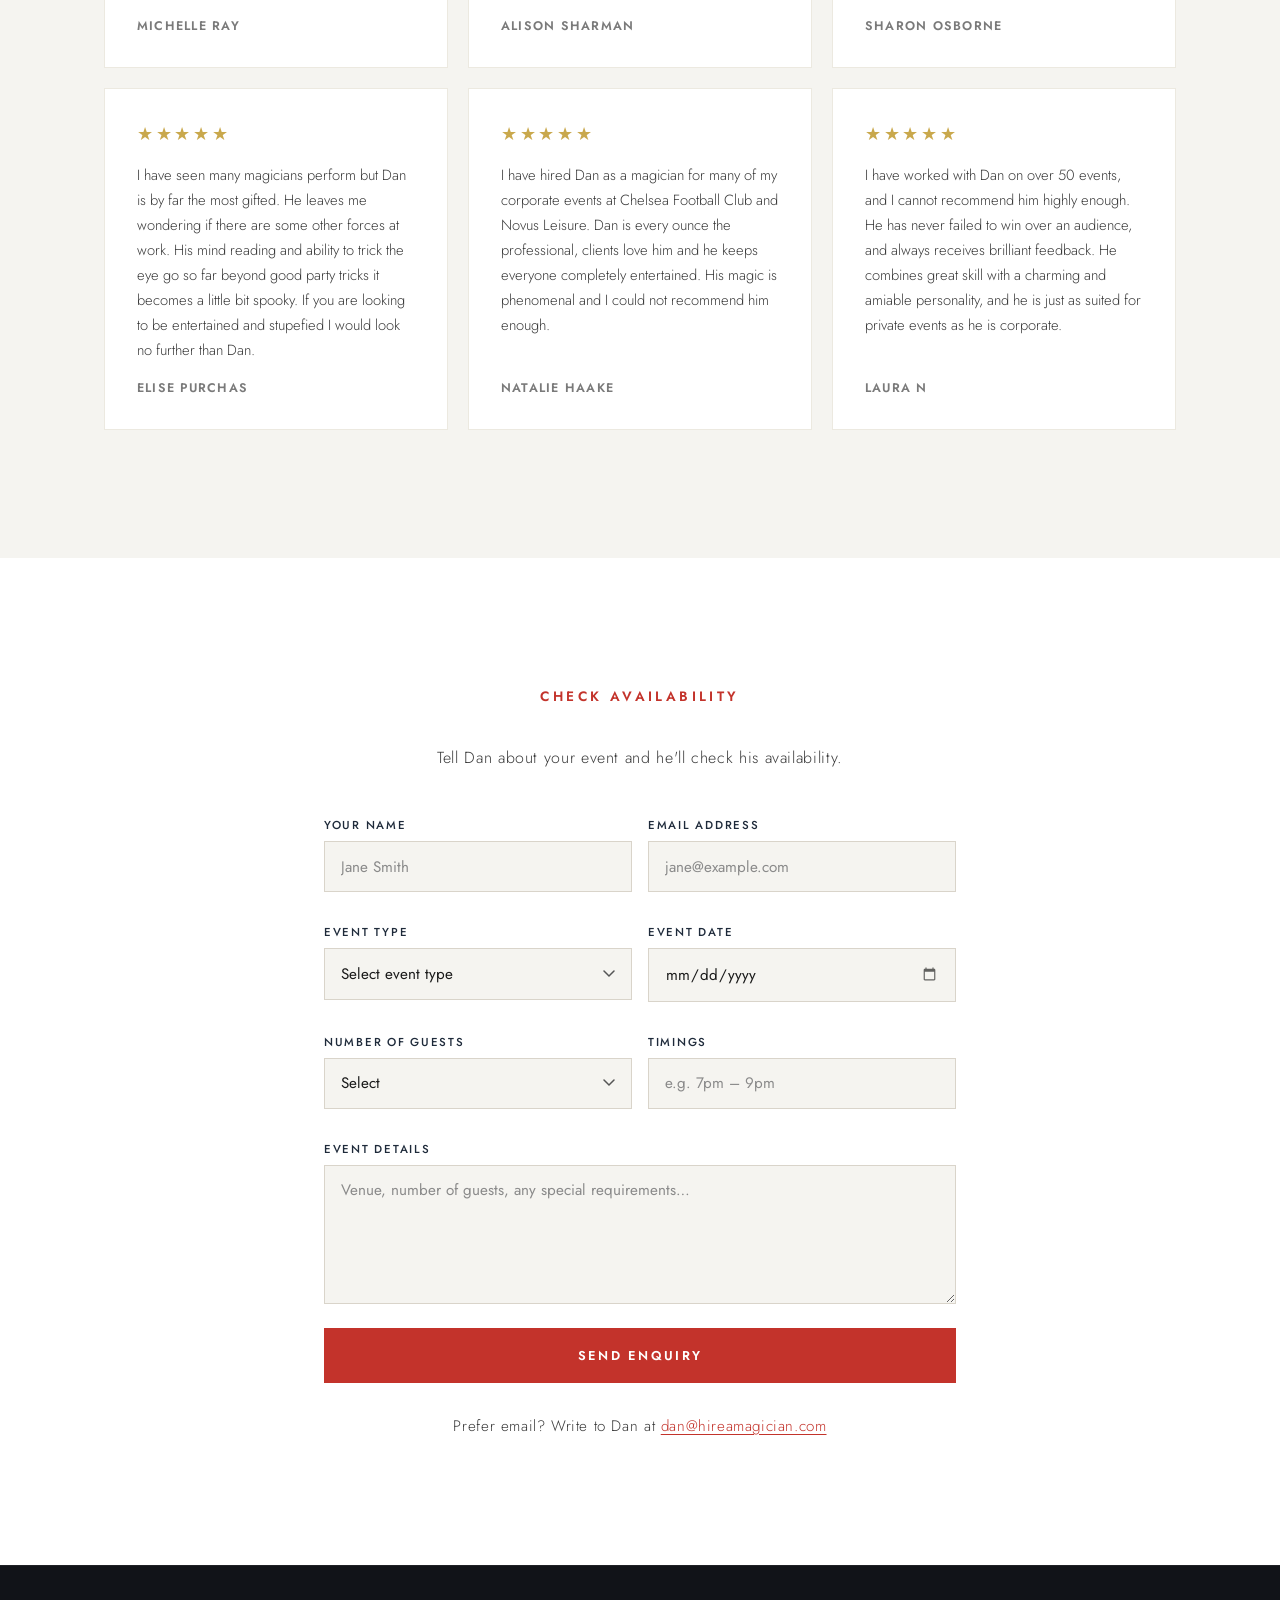
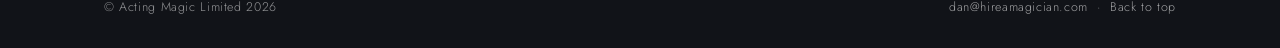
==== commit d4380b95: "Enquiry form: add Timings field and include it in the enquiry email Co-Authored-By: Claude Opus 5.5 " ====
--- a/index.html
+++ b/index.html
@@ -339,7 +339,7 @@
             <input type="email" id="email" name="email" placeholder="jane@example.com" required>
           </div>
         </div>
-        <div class="contact-form__row contact-form__row--3">
+        <div class="contact-form__row">
           <div class="contact-form__field">
             <label for="event-type">Event Type</label>
             <select id="event-type" name="event_type">
@@ -354,6 +354,8 @@
             <label for="event-date">Event Date</label>
             <input type="date" id="event-date" name="event_date">
           </div>
+        </div>
+        <div class="contact-form__row">
           <div class="contact-form__field">
             <label for="guests">Number of Guests</label>
             <select id="guests" name="guests">
@@ -366,6 +368,10 @@
               <option value="200+">200+</option>
             </select>
           </div>
+          <div class="contact-form__field">
+            <label for="timings">Timings</label>
+            <input type="text" id="timings" name="timings" placeholder="e.g. 7pm – 9pm">
+          </div>
         </div>
         <div class="contact-form__field">
           <label for="message">Event details</label>
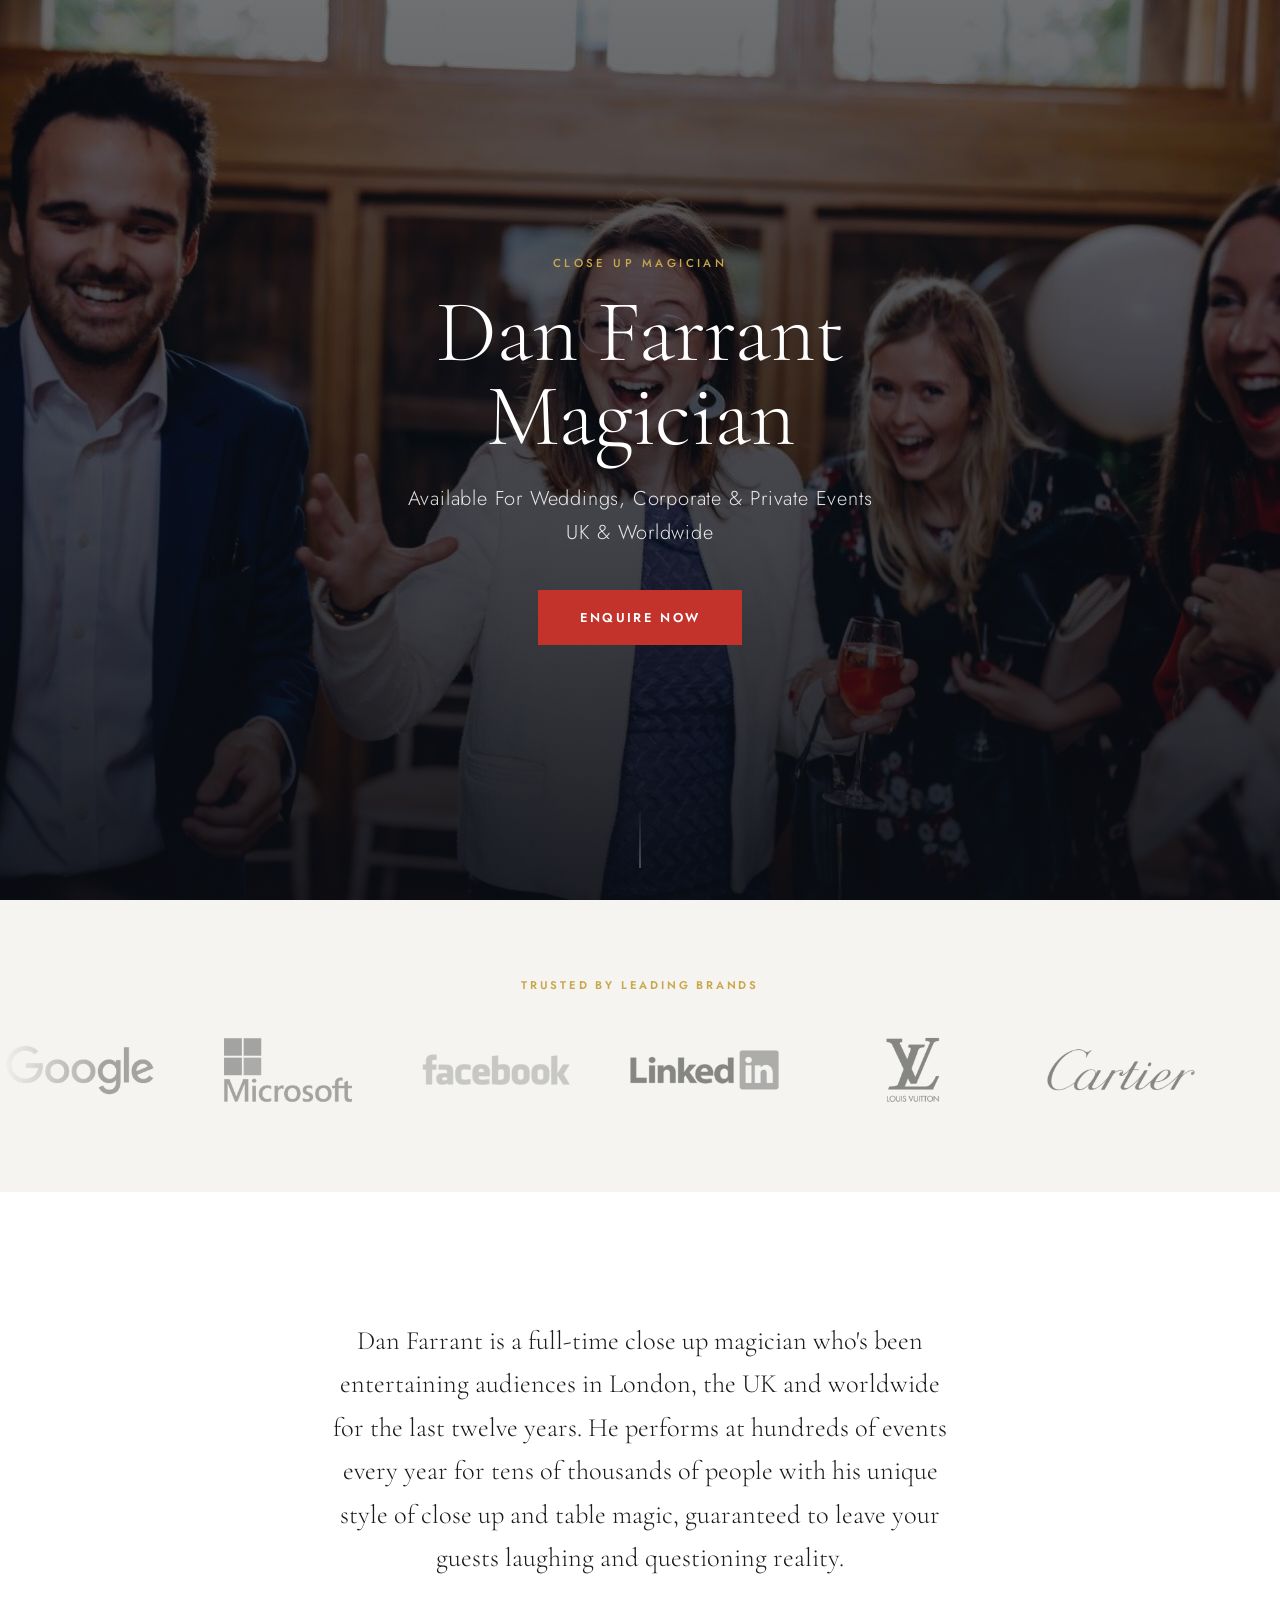
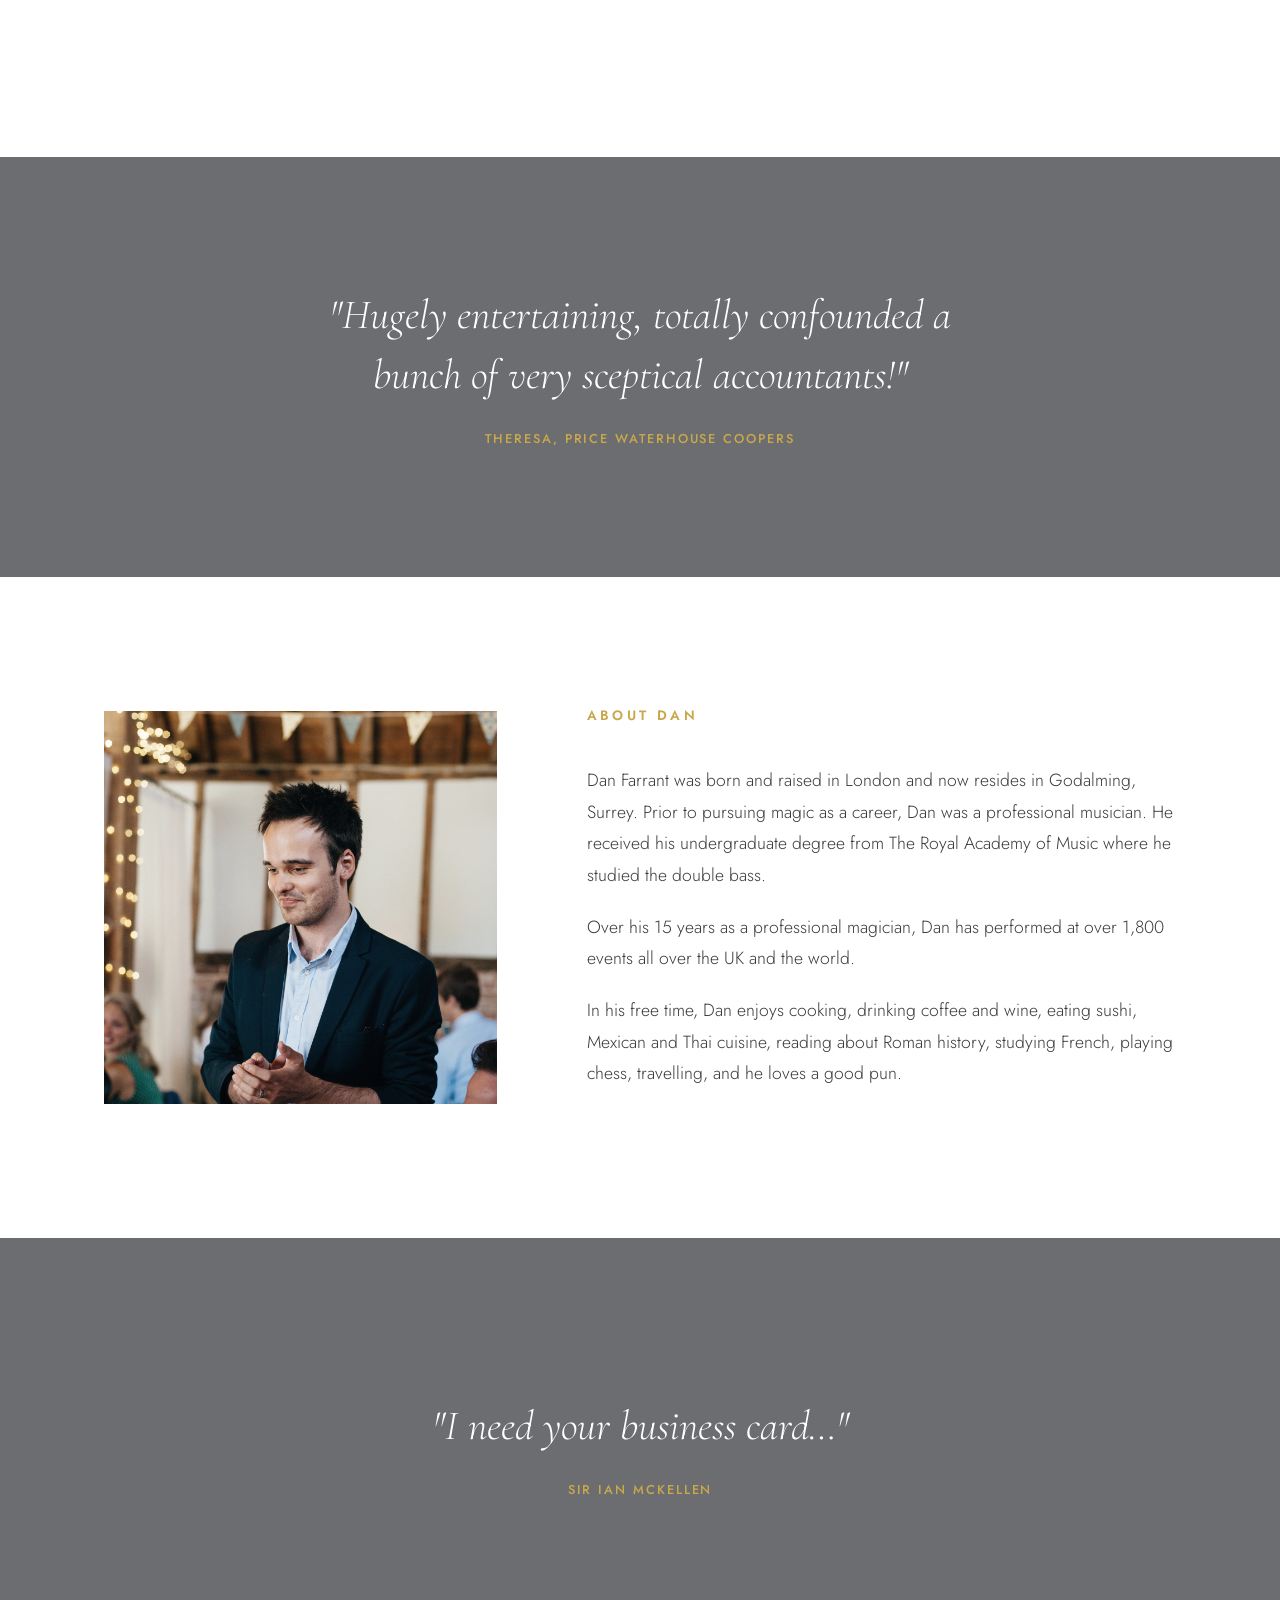
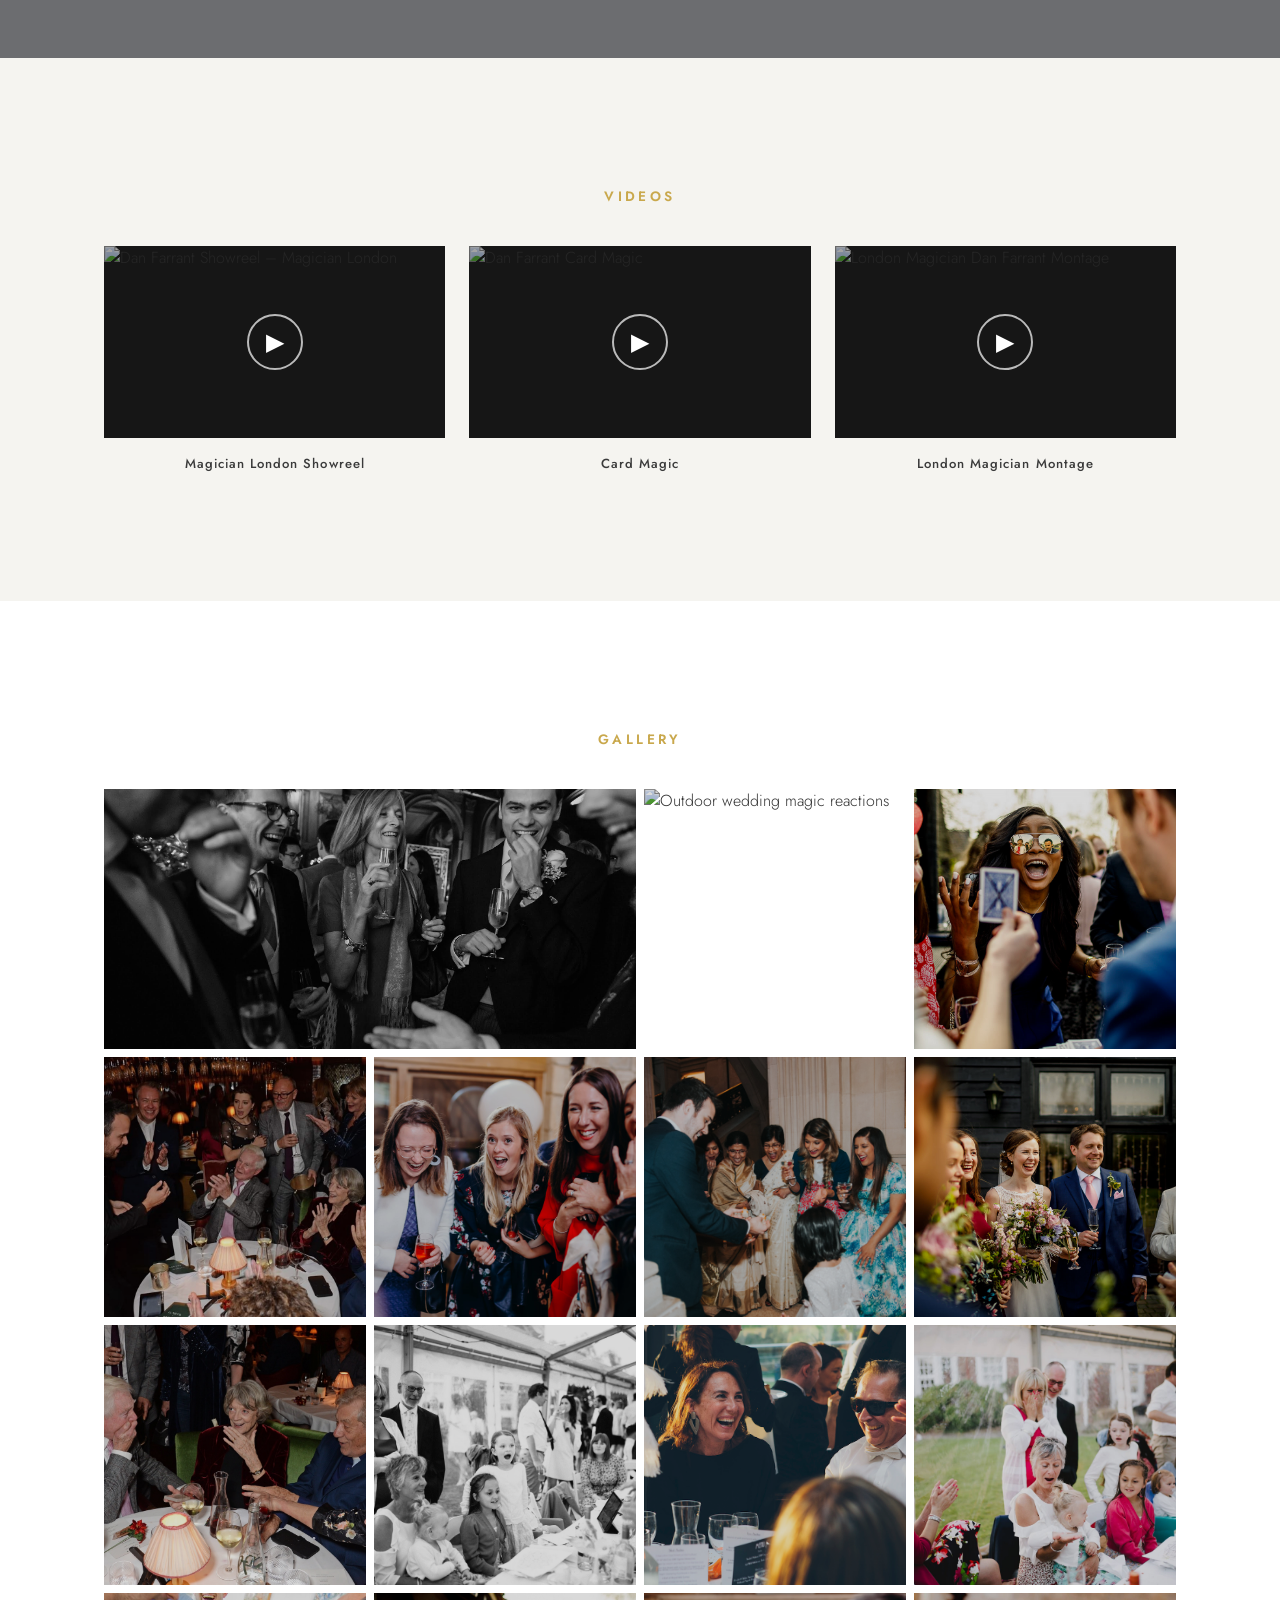
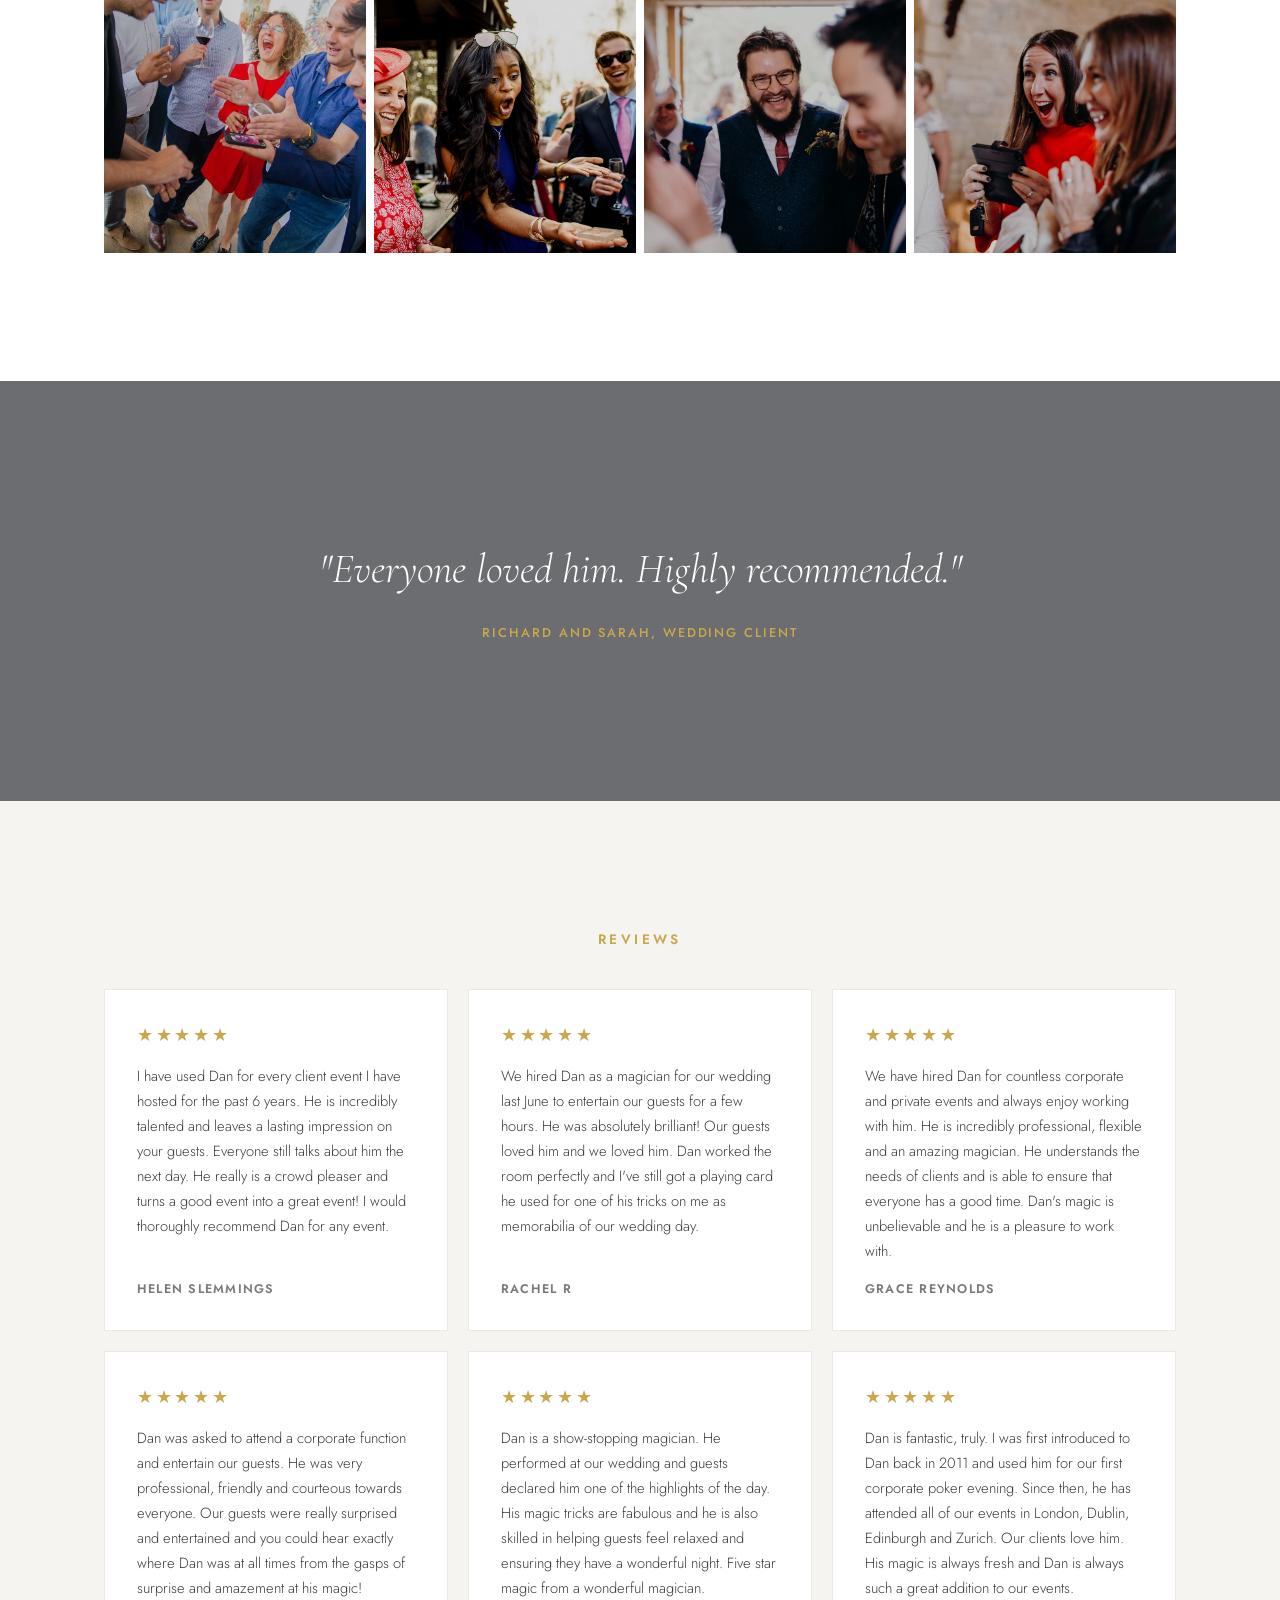
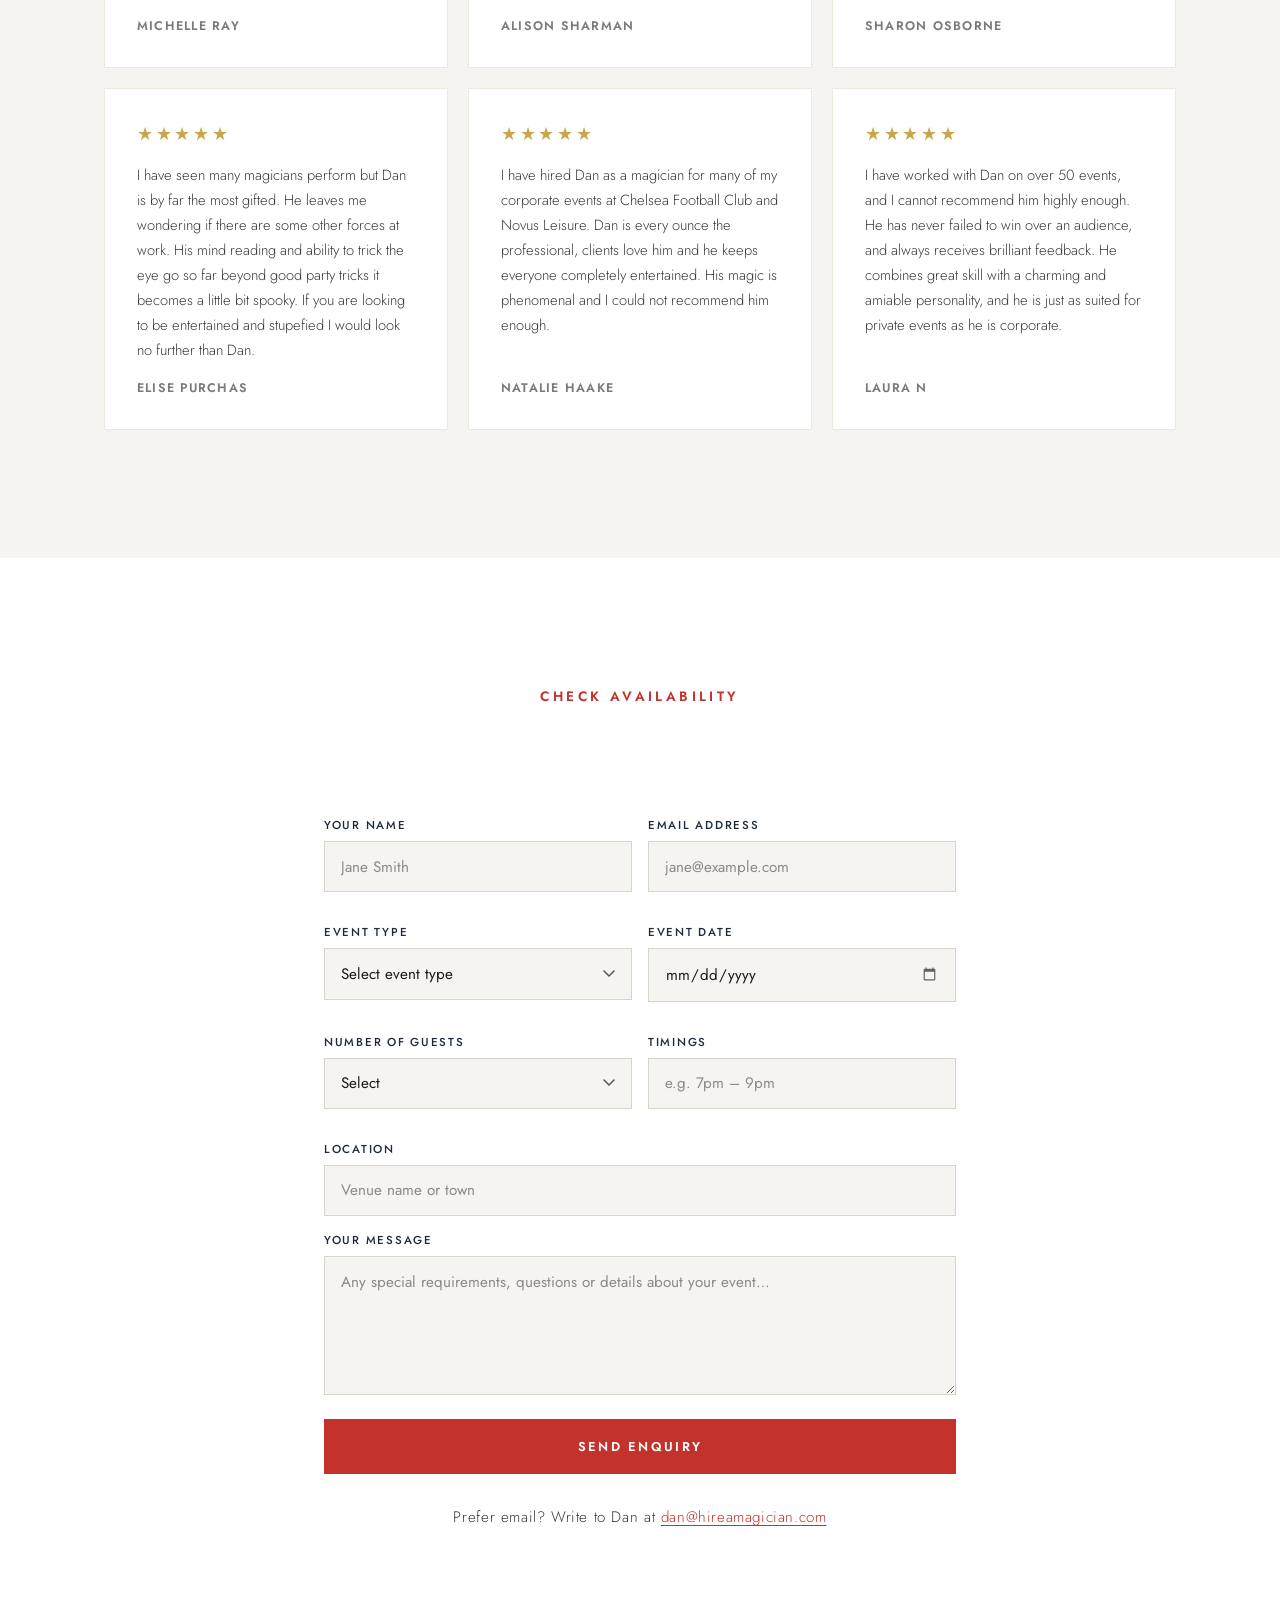
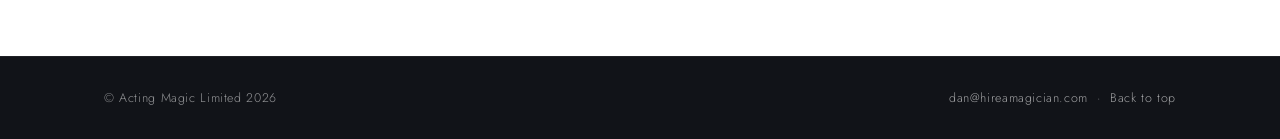
==== commit 37a5d2c2: "Enquiry form: add Location field, rename Event details to Your message, drop guests from its placeho" ====
--- a/index.html
+++ b/index.html
@@ -373,9 +373,13 @@
             <input type="text" id="timings" name="timings" placeholder="e.g. 7pm – 9pm">
           </div>
         </div>
+        <div class="contact-form__field contact-form__field--spaced">
+          <label for="location">Location</label>
+          <input type="text" id="location" name="location" placeholder="Venue name or town">
+        </div>
         <div class="contact-form__field">
-          <label for="message">Event details</label>
-          <textarea id="message" name="message" rows="5" placeholder="Venue, number of guests, any special requirements…"></textarea>
+          <label for="message">Your message</label>
+          <textarea id="message" name="message" rows="5" placeholder="Any special requirements, questions or details about your event…"></textarea>
         </div>
         <button type="submit" class="btn btn--primary btn--full">Send Enquiry</button>
       </form>
--- a/style.css
+++ b/style.css
@@ -727,6 +727,9 @@
 .contact-form__row--3 {
   grid-template-columns: 1fr 1fr 1fr;
 }
+.contact-form__field--spaced {
+  margin-bottom: 1rem;
+}
 .contact-form__field {
   display: flex;
   flex-direction: column;
